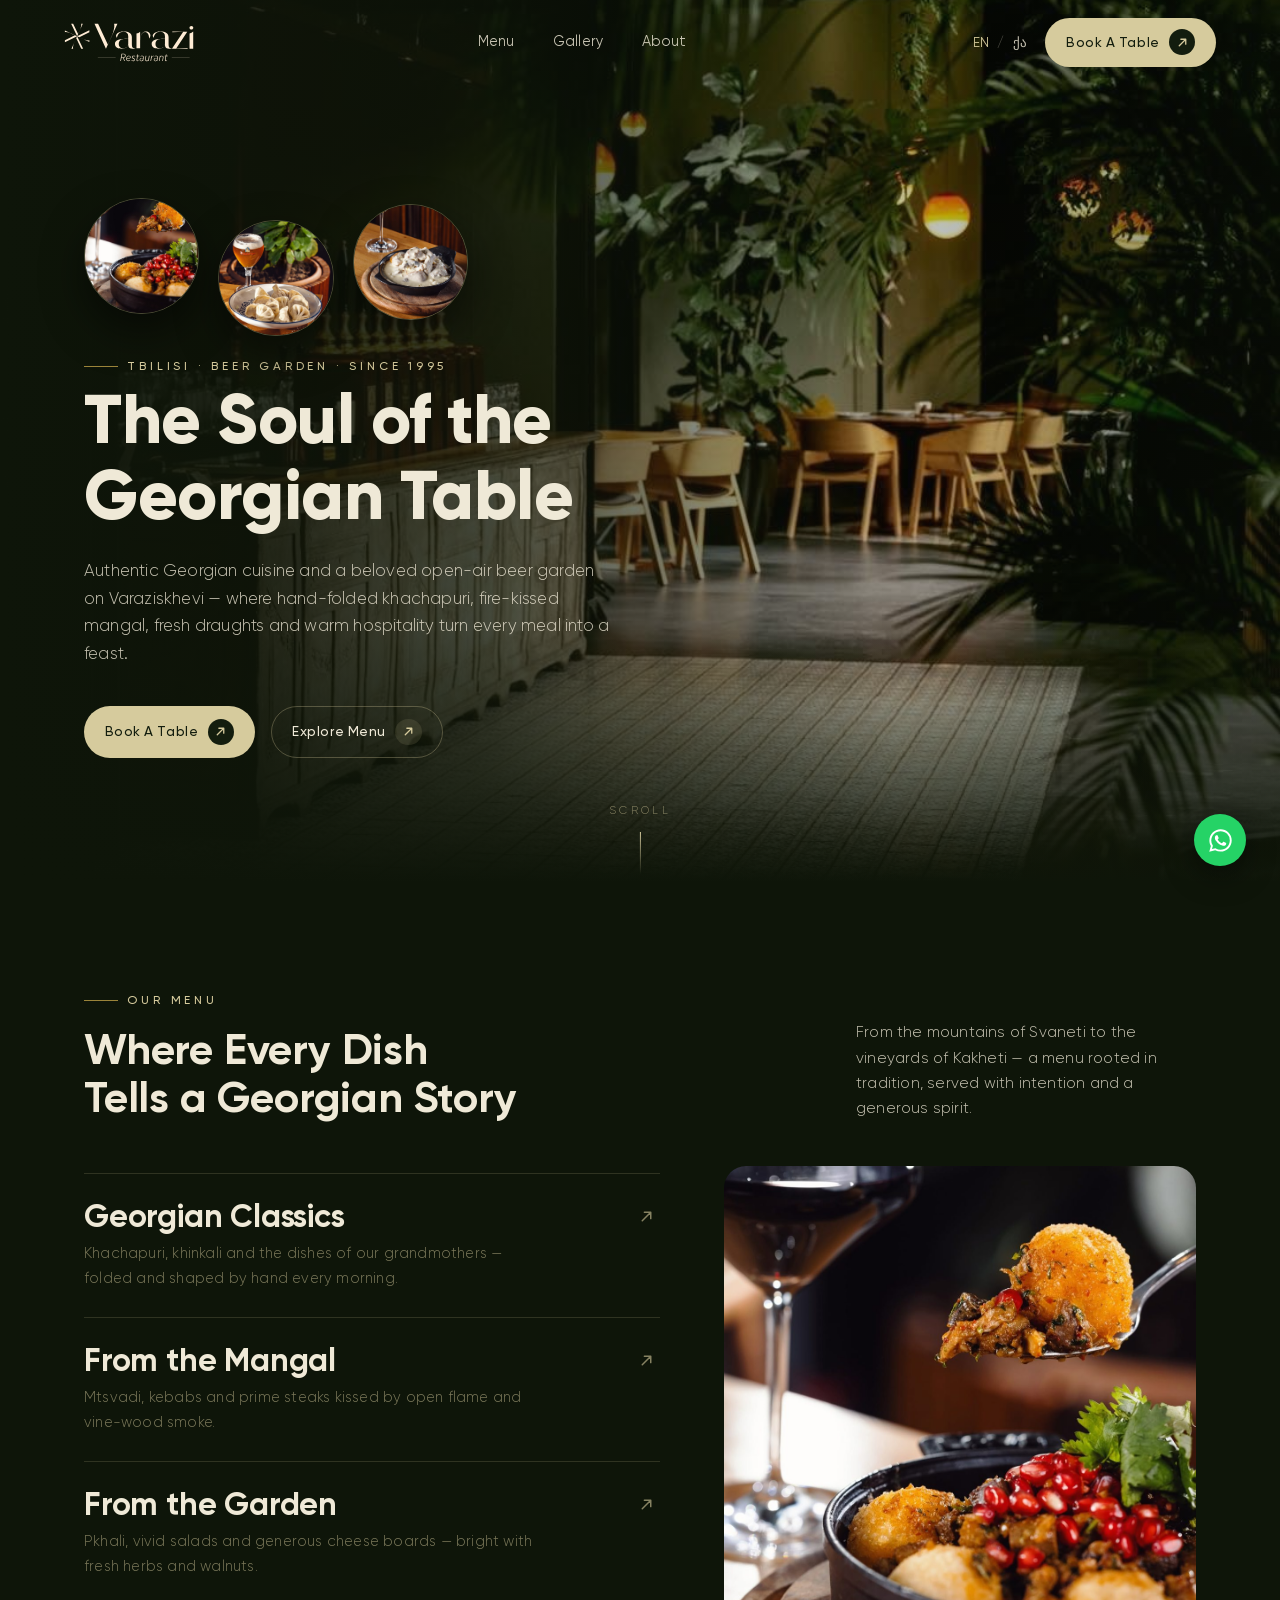
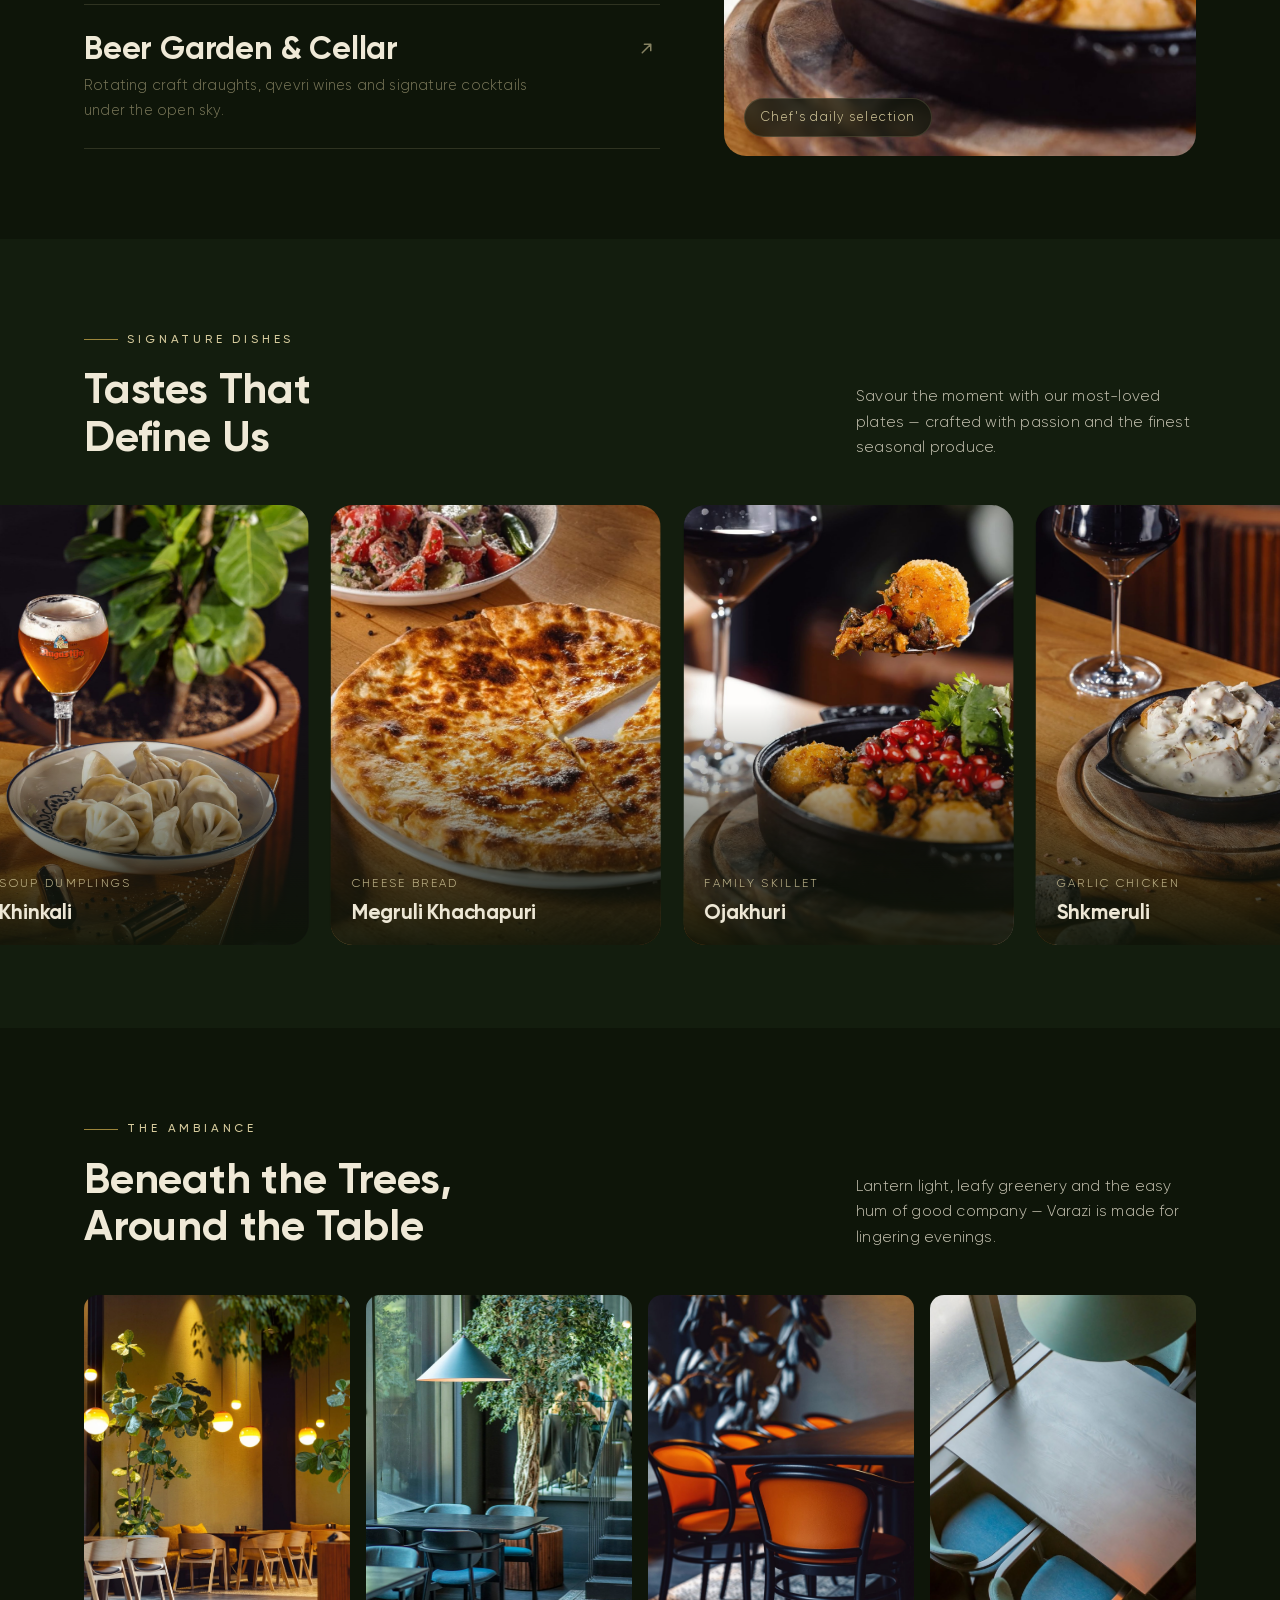
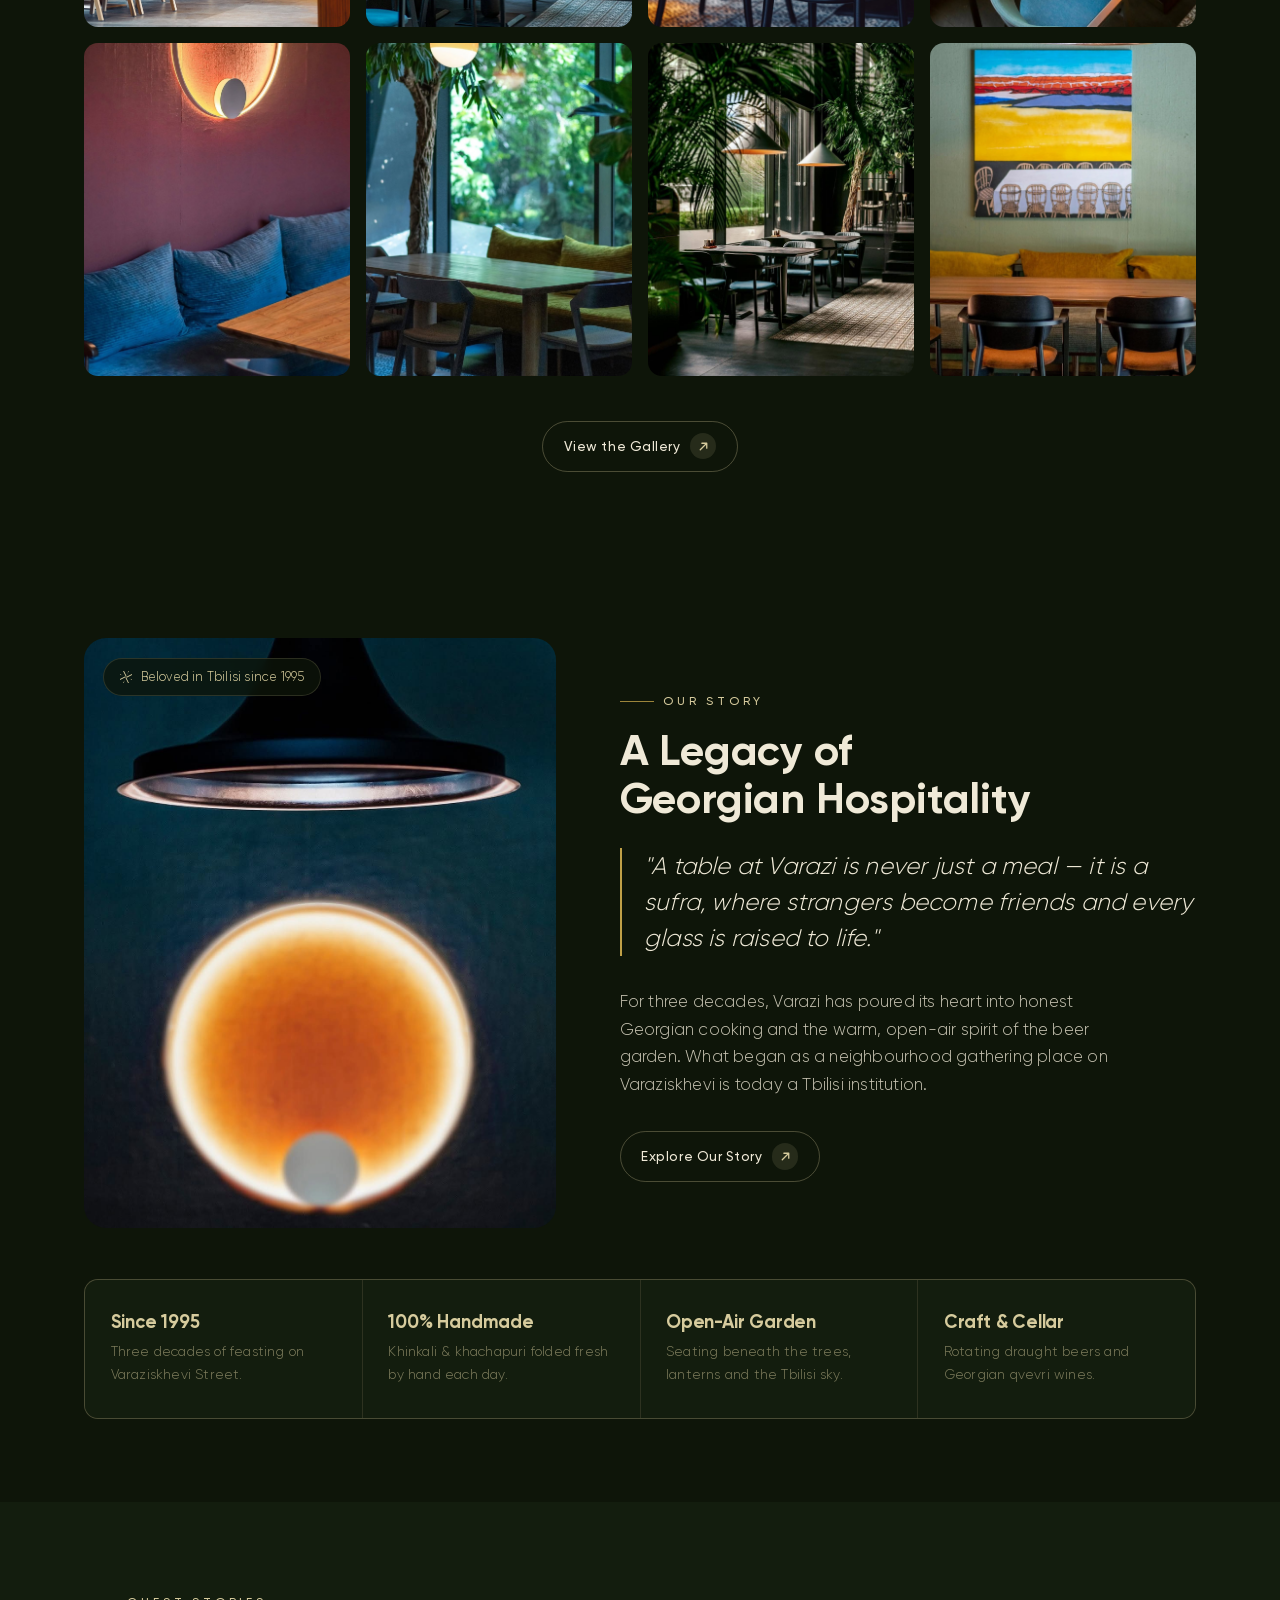
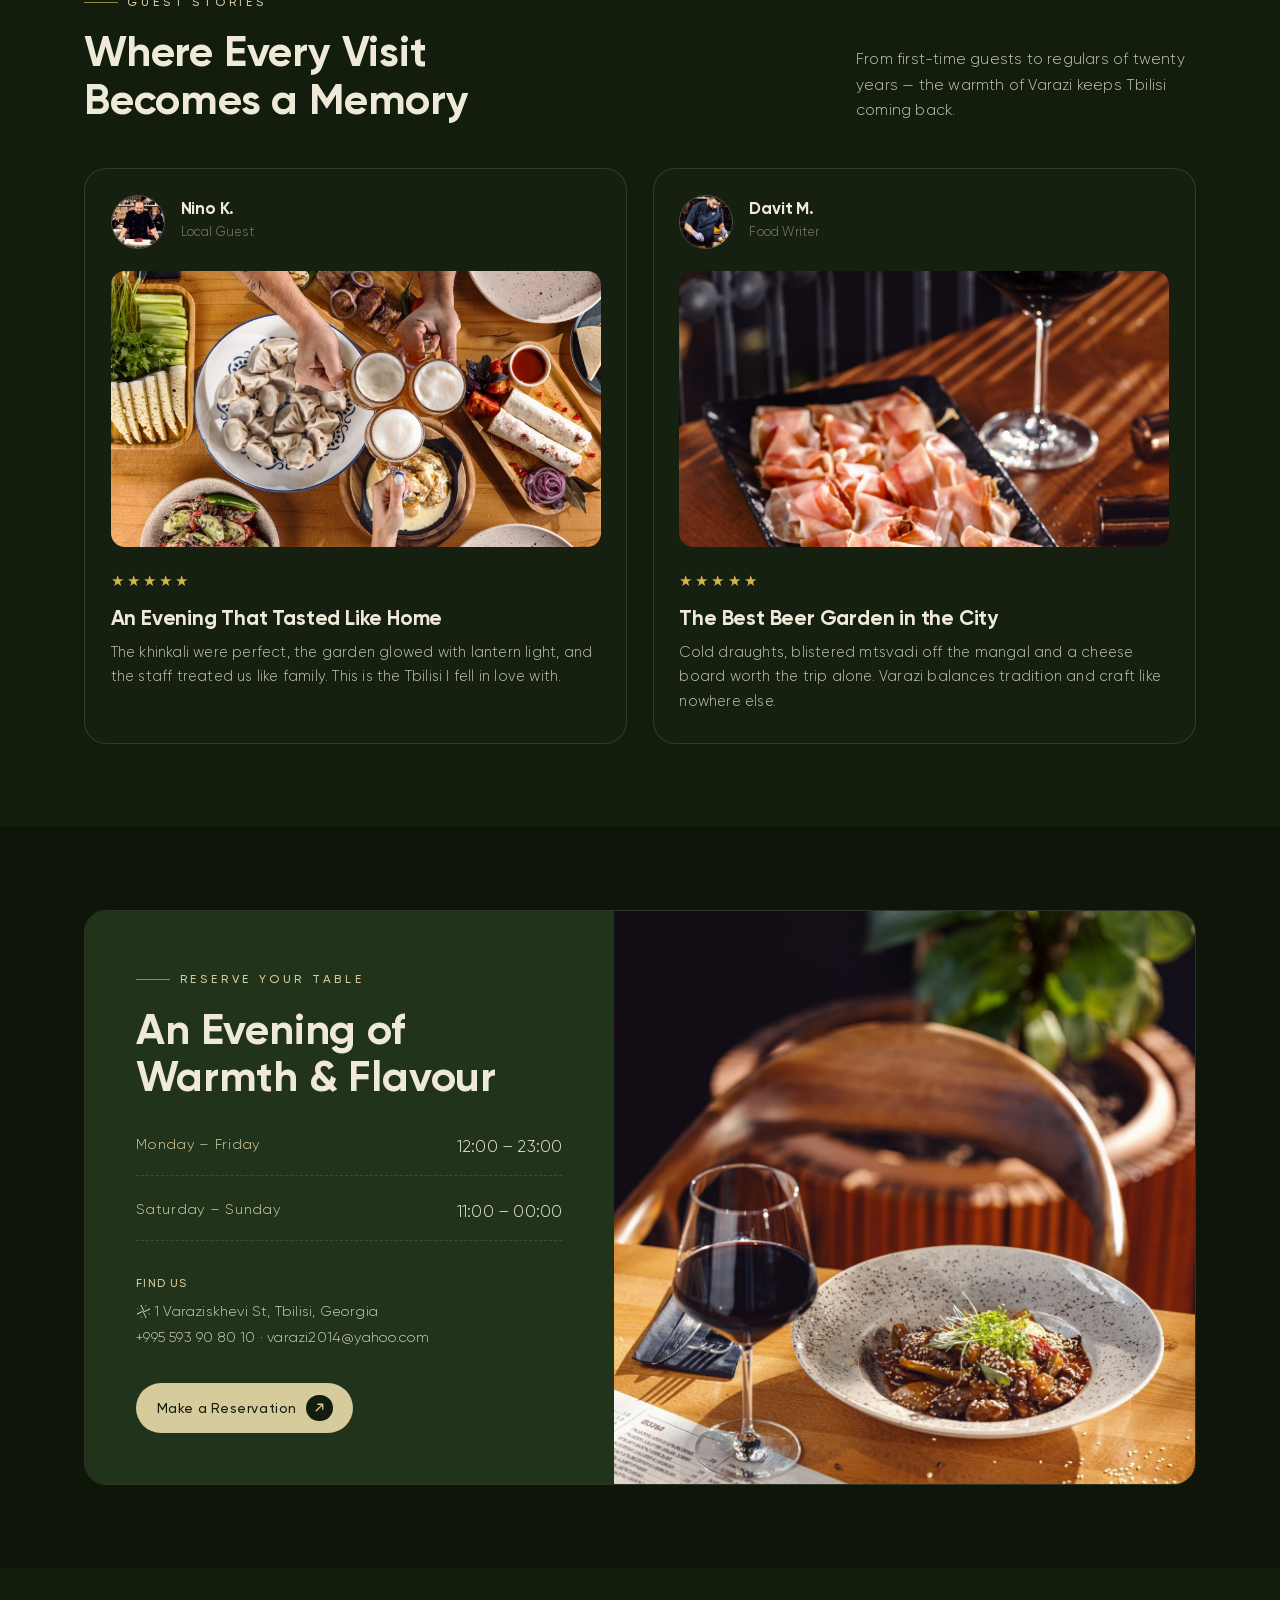
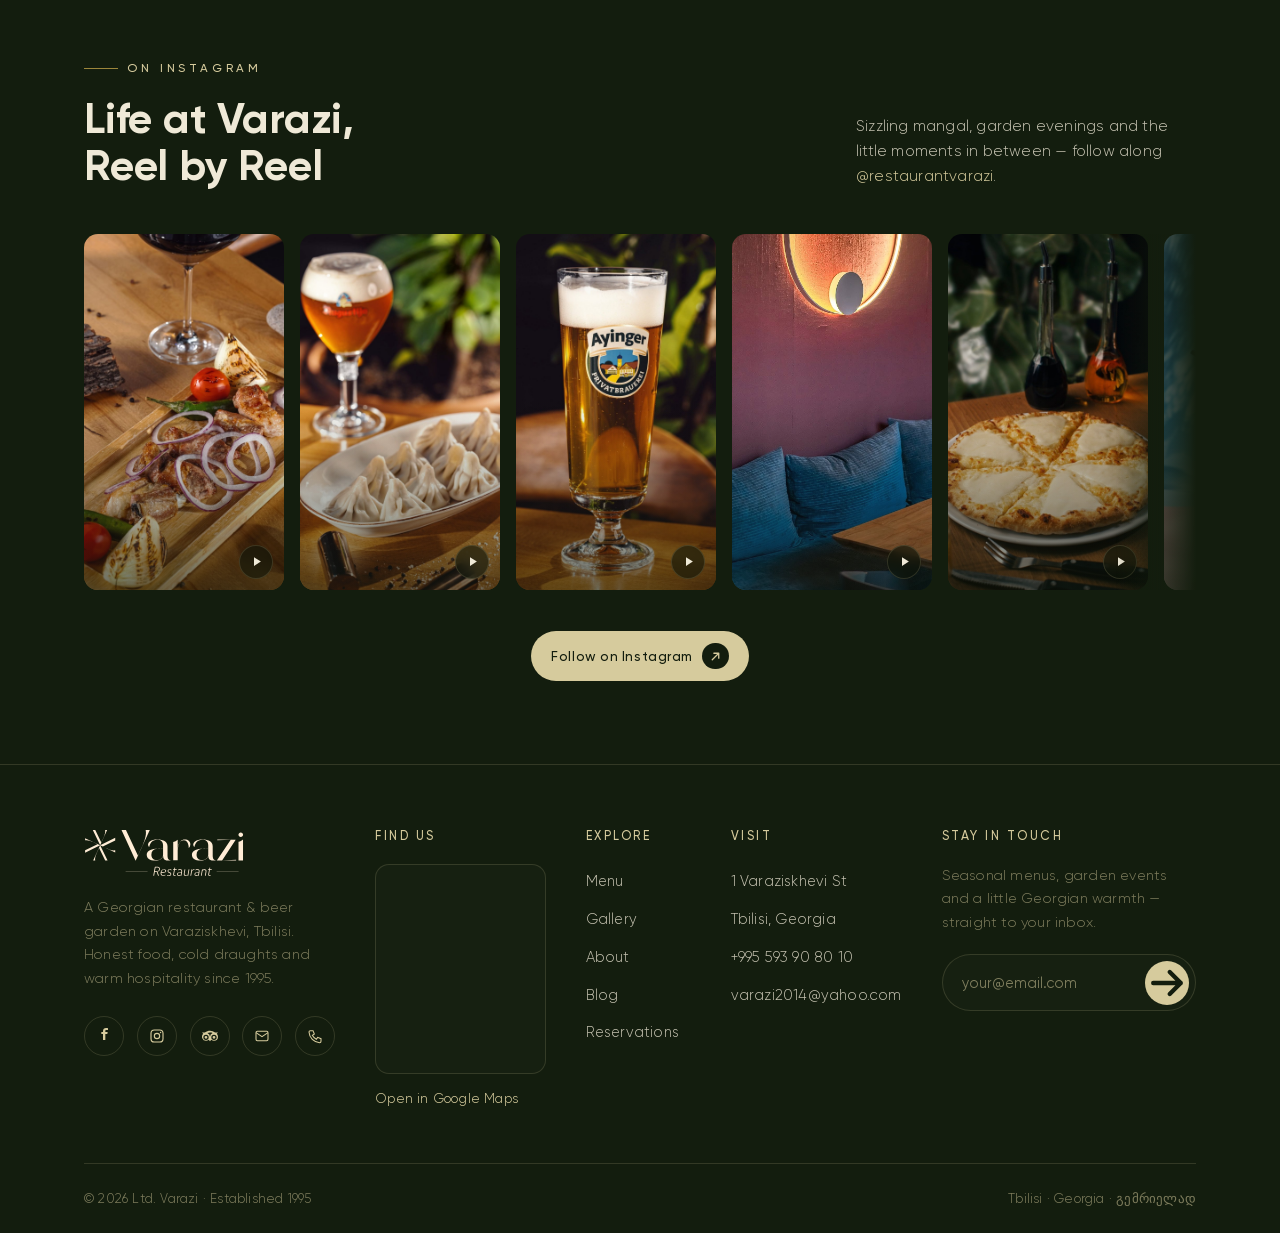
==== index.html @ 1d53add6 "Update website (Thu 07/16/2026 16:20:27.37)" ====
<!DOCTYPE html>
<html lang="en">
<head>
<meta charset="UTF-8" />
<meta name="viewport" content="width=device-width, initial-scale=1.0" />
<script>document.documentElement.classList.add('js');(function(){try{var L=localStorage.getItem('varazi-lang')||'en';document.documentElement.lang=L;if(L==='ka')document.documentElement.classList.add('lang-ka');}catch(e){}})();</script>
<title>Varazi — Georgian Restaurant & Beer Garden, Tbilisi</title>
<meta name="description" content="Authentic Georgian cuisine and a celebrated beer garden on Varaziskhevi, Tbilisi. Handmade khachapuri & khinkali, mangal grills, craft draughts and Georgian wine since 1995." />
<link rel="preconnect" href="https://fonts.googleapis.com" />
<link rel="preconnect" href="https://fonts.gstatic.com" crossorigin />
<link rel="stylesheet" href="assets/css/styles.css?v=16" />
</head>
<body>

<!-- ============ NAV ============ -->
<header class="nav">
  <a class="brand" href="index.html" aria-label="Varazi home">
    <img class="brand-logo" src="assets/img/varazi-logo.svg" alt="Varazi" />
  </a>
  <nav class="nav-links">
    <a href="menu.html">Menu</a>
    <a href="gallery.html">Gallery</a>
    <a href="about.html">About</a>
  </nav>
  <div class="nav-cta">
    <div class="lang-switch" role="group" aria-label="Language">
      <button type="button" data-lang="en">EN</button><span>/</span><button type="button" data-lang="ka">ქა</button>
    </div>
    <a href="reservations.html" class="btn btn-primary">Book A Table
      <span class="ico"><svg viewBox="0 0 16 16" fill="none" stroke="currentColor" stroke-width="1.6" stroke-linecap="round" stroke-linejoin="round"><path d="M4 12 12 4M6 4h6v6"/></svg></span>
    </a>
    <button class="nav-toggle" aria-label="Open menu"><span></span><span></span><span></span></button>
  </div>
</header>
<div class="nav-mobile">
  <a href="menu.html">Menu</a><a href="gallery.html">Gallery</a><a href="about.html">About</a>
  <a href="reservations.html" class="btn btn-primary">Book A Table
    <span class="ico"><svg viewBox="0 0 16 16" fill="none" stroke="currentColor" stroke-width="1.6" stroke-linecap="round" stroke-linejoin="round"><path d="M4 12 12 4M6 4h6v6"/></svg></span>
  </a>
  <div class="lang-switch lang-switch-mobile" role="group" aria-label="Language">
    <button type="button" data-lang="en">English</button><span>/</span><button type="button" data-lang="ka">ქართული</button>
  </div>
</div>

<!-- ============ HERO ============ -->
<section class="hero">
  <div class="hero-bg"><img src="assets/img/interior-3.jpg" alt="Varazi dining room with greenery and warm light" /></div>
  <div class="wrap hero-inner">
    <div class="hero-dishes reveal">
      <img src="assets/img/ojakhuri.jpg" alt="Ojakhuri" />
      <img src="assets/img/khinkali.jpg" alt="Khinkali" />
      <img src="assets/img/shkmeruli.jpg" alt="Shkmeruli" />
    </div>
    <span class="eyebrow reveal">Tbilisi · Beer Garden · Since 1995</span>
    <h1 class="display reveal d1">The Soul of the Georgian Table</h1>
    <p class="lead reveal d2">Authentic Georgian cuisine and a beloved open-air beer garden on Varaziskhevi — where hand-folded khachapuri, fire-kissed mangal, fresh draughts and warm hospitality turn every meal into a feast.</p>
    <div class="hero-actions reveal d3">
      <a href="reservations.html" class="btn btn-primary">Book A Table
        <span class="ico"><svg viewBox="0 0 16 16" fill="none" stroke="currentColor" stroke-width="1.6" stroke-linecap="round" stroke-linejoin="round"><path d="M4 12 12 4M6 4h6v6"/></svg></span>
      </a>
      <a href="menu.html" class="btn btn-ghost">Explore Menu
        <span class="ico"><svg viewBox="0 0 16 16" fill="none" stroke="currentColor" stroke-width="1.6" stroke-linecap="round" stroke-linejoin="round"><path d="M4 12 12 4M6 4h6v6"/></svg></span>
      </a>
    </div>
  </div>
  <div class="scroll-hint">Scroll</div>
</section>

<!-- ============ OUR MENU ============ -->
<section class="section-pad">
  <div class="wrap">
    <div class="sec-head">
      <div class="titles reveal">
        <span class="eyebrow">Our Menu</span>
        <h2 class="section-title">Where Every Dish<br/>Tells a Georgian Story</h2>
      </div>
      <p class="note reveal d1">From the mountains of Svaneti to the vineyards of Kakheti — a menu rooted in tradition, served with intention and a generous spirit.</p>
    </div>

    <div class="menu-feature">
      <div class="menu-list reveal">
        <a class="m-item" href="menu.html#georgian">
          <div class="row"><h3>Georgian Classics</h3><span class="arrow"><svg viewBox="0 0 16 16" fill="none" stroke="currentColor" stroke-width="1.6" stroke-linecap="round" stroke-linejoin="round"><path d="M4 12 12 4M6 4h6v6"/></svg></span></div>
          <p>Khachapuri, khinkali and the dishes of our grandmothers — folded and shaped by hand every morning.</p>
        </a>
        <a class="m-item" href="menu.html#grill">
          <div class="row"><h3>From the Mangal</h3><span class="arrow"><svg viewBox="0 0 16 16" fill="none" stroke="currentColor" stroke-width="1.6" stroke-linecap="round" stroke-linejoin="round"><path d="M4 12 12 4M6 4h6v6"/></svg></span></div>
          <p>Mtsvadi, kebabs and prime steaks kissed by open flame and vine-wood smoke.</p>
        </a>
        <a class="m-item" href="menu.html#garden">
          <div class="row"><h3>From the Garden</h3><span class="arrow"><svg viewBox="0 0 16 16" fill="none" stroke="currentColor" stroke-width="1.6" stroke-linecap="round" stroke-linejoin="round"><path d="M4 12 12 4M6 4h6v6"/></svg></span></div>
          <p>Pkhali, vivid salads and generous cheese boards — bright with fresh herbs and walnuts.</p>
        </a>
        <a class="m-item" href="menu.html#alcohol">
          <div class="row"><h3>Beer Garden &amp; Cellar</h3><span class="arrow"><svg viewBox="0 0 16 16" fill="none" stroke="currentColor" stroke-width="1.6" stroke-linecap="round" stroke-linejoin="round"><path d="M4 12 12 4M6 4h6v6"/></svg></span></div>
          <p>Rotating craft draughts, qvevri wines and signature cocktails under the open sky.</p>
        </a>
      </div>
      <div class="menu-feature-img reveal d2">
        <img src="assets/img/ojakhuri.jpg" alt="Signature Georgian dish" />
        <span class="tag">Chef's daily selection</span>
      </div>
    </div>
  </div>
</section>

<!-- ============ SIGNATURE DISHES ============ -->
<section class="sig section-pad">
  <div class="wrap">
    <div class="sec-head">
      <div class="titles reveal">
        <span class="eyebrow">Signature Dishes</span>
        <h2 class="section-title">Tastes That<br/>Define Us</h2>
      </div>
      <p class="note reveal d1">Savour the moment with our most-loved plates — crafted with passion and the finest seasonal produce.</p>
    </div>
  </div>
  <div class="sig-track-wrap reveal">
      <div class="sig-track">
        <a class="sig-card" href="menu.html#georgian"><img src="assets/img/khinkali.jpg" alt="Khinkali"><div class="cap"><small>Soup Dumplings</small><h3>Khinkali</h3></div></a>
        <a class="sig-card" href="menu.html#georgian"><img src="assets/img/khachapuri-2.jpg" alt="Megruli Khachapuri"><div class="cap"><small>Cheese Bread</small><h3>Megruli Khachapuri</h3></div></a>
        <a class="sig-card" href="menu.html#georgian"><img src="assets/img/ojakhuri.jpg" alt="Ojakhuri"><div class="cap"><small>Family Skillet</small><h3>Ojakhuri</h3></div></a>
        <a class="sig-card" href="menu.html#georgian"><img src="assets/img/shkmeruli.jpg" alt="Shkmeruli"><div class="cap"><small>Garlic Chicken</small><h3>Shkmeruli</h3></div></a>
        <a class="sig-card" href="menu.html#grill"><img src="assets/img/pork-mcvadi.jpg" alt="Mtsvadi"><div class="cap"><small>Grilled Skewers</small><h3>Mtsvadi</h3></div></a>
        <a class="sig-card" href="menu.html#georgian"><img src="assets/img/chaqafuli.jpg" alt="Chakhokhbili"><div class="cap"><small>Herbed Stew</small><h3>Chakhokhbili</h3></div></a>
      </div>
  </div>
</section>

<!-- ============ AMBIANCE ============ -->
<section class="section-pad">
  <div class="wrap">
    <div class="sec-head">
      <div class="titles reveal">
        <span class="eyebrow">The Ambiance</span>
        <h2 class="section-title">Beneath the Trees,<br/>Around the Table</h2>
      </div>
      <p class="note reveal d1">Lantern light, leafy greenery and the easy hum of good company — Varazi is made for lingering evenings.</p>
    </div>
    <div class="gallery-row reveal">
      <figure><a href="gallery.html#interior"><img src="assets/img/interior-11.jpg" alt="Varazi interior"></a></figure>
      <figure><a href="gallery.html#exterior"><img src="assets/img/interior-7.jpg" alt="Garden seating"></a></figure>
      <figure><a href="gallery.html#interior"><img src="assets/img/interior-12.jpg" alt="Dining area"></a></figure>
      <figure><a href="gallery.html#interior"><img src="assets/img/interior-9.jpg" alt="Greenery by the window"></a></figure>
      <figure><a href="gallery.html#interior"><img src="assets/img/interior-lighting-2.jpg" alt="Warm lighting"></a></figure>
      <figure><a href="gallery.html#exterior"><img src="assets/img/interior-8.jpg" alt="Cosy corner"></a></figure>
      <figure><a href="gallery.html#interior"><img src="assets/img/interior.jpg" alt="Plants and seating"></a></figure>
      <figure><a href="gallery.html#exterior"><img src="assets/img/interior-6.jpg" alt="Dining room"></a></figure>
    </div>
    <div class="center reveal d1" style="margin-top:clamp(1.8rem,3.5vw,2.8rem)">
      <a href="gallery.html#interior" class="btn btn-ghost">View the Gallery
        <span class="ico"><svg viewBox="0 0 16 16" fill="none" stroke="currentColor" stroke-width="1.6" stroke-linecap="round" stroke-linejoin="round"><path d="M4 12 12 4M6 4h6v6"/></svg></span>
      </a>
    </div>
  </div>
</section>

<!-- ============ STORY + STATS ============ -->
<section class="section-pad">
  <div class="wrap">
    <div class="story">
      <div class="story-img reveal">
        <img src="assets/img/interior-ligting.jpg" alt="Varazi at dusk" />
        <span class="badge"><span class="mark spin-star" aria-hidden="true"></span> Beloved in Tbilisi since 1995</span>
      </div>
      <div class="reveal d1">
        <span class="eyebrow">Our Story</span>
        <h2 class="section-title" style="margin:1rem 0">A Legacy of<br/>Georgian Hospitality</h2>
        <blockquote>"A table at Varazi is never just a meal — it is a sufra, where strangers become friends and every glass is raised to life."</blockquote>
        <p class="lead">For three decades, Varazi has poured its heart into honest Georgian cooking and the warm, open-air spirit of the beer garden. What began as a neighbourhood gathering place on Varaziskhevi is today a Tbilisi institution.</p>
        <div style="margin-top:2rem">
          <a href="about.html" class="btn btn-ghost">Explore Our Story
            <span class="ico"><svg viewBox="0 0 16 16" fill="none" stroke="currentColor" stroke-width="1.6" stroke-linecap="round" stroke-linejoin="round"><path d="M4 12 12 4M6 4h6v6"/></svg></span>
          </a>
        </div>
      </div>
    </div>

    <div class="stats">
      <div class="stat reveal"><h3>Since 1995</h3><p>Three decades of feasting on Varaziskhevi Street.</p></div>
      <div class="stat reveal d1"><h3>100% Handmade</h3><p>Khinkali &amp; khachapuri folded fresh by hand each day.</p></div>
      <div class="stat reveal d2"><h3>Open-Air Garden</h3><p>Seating beneath the trees, lanterns and the Tbilisi sky.</p></div>
      <div class="stat reveal d3"><h3>Craft &amp; Cellar</h3><p>Rotating draught beers and Georgian qvevri wines.</p></div>
    </div>
  </div>
</section>

<!-- ============ TESTIMONIALS ============ -->
<section class="testi section-pad">
  <div class="wrap">
    <div class="sec-head">
      <div class="titles reveal">
        <span class="eyebrow">Guest Stories</span>
        <h2 class="section-title">Where Every Visit<br/>Becomes a Memory</h2>
      </div>
      <p class="note reveal d1">From first-time guests to regulars of twenty years — the warmth of Varazi keeps Tbilisi coming back.</p>
    </div>
    <div class="testi-grid">
      <article class="testi-card reveal">
        <div class="who">
          <img src="assets/img/sheff.jpg" alt="Nino K.">
          <div><h4>Nino K.</h4><span>Local Guest</span></div>
        </div>
        <div class="photo"><img src="assets/img/sufra-3.jpg" alt="A full Georgian table"></div>
        <div class="body">
          <div class="stars">★★★★★</div>
          <h3>An Evening That Tasted Like Home</h3>
          <p>The khinkali were perfect, the garden glowed with lantern light, and the staff treated us like family. This is the Tbilisi I fell in love with.</p>
        </div>
      </article>
      <article class="testi-card reveal d1">
        <div class="who">
          <img src="assets/img/interior-kitchen-3.jpg" alt="Davit M.">
          <div><h4>Davit M.</h4><span>Food Writer</span></div>
        </div>
        <div class="photo"><img src="assets/img/perchuto-plate.jpg" alt="Charcuterie and wine"></div>
        <div class="body">
          <div class="stars">★★★★★</div>
          <h3>The Best Beer Garden in the City</h3>
          <p>Cold draughts, blistered mtsvadi off the mangal and a cheese board worth the trip alone. Varazi balances tradition and craft like nowhere else.</p>
        </div>
      </article>
    </div>
  </div>
</section>

<!-- ============ RESERVE CTA ============ -->
<section class="section-pad">
  <div class="wrap">
    <div class="reserve-cta reveal">
      <div class="info">
        <span class="eyebrow">Reserve Your Table</span>
        <h2 class="section-title">An Evening of<br/>Warmth &amp; Flavour</h2>
        <div class="hours">
          <div class="h-row"><span class="day">Monday – Friday</span><span class="time">12:00 – 23:00</span></div>
          <div class="h-row"><span class="day">Saturday – Sunday</span><span class="time">11:00 – 00:00</span></div>
        </div>
        <div class="addr">
          <strong>Find Us</strong>
          <span class="mark mark-pin" aria-hidden="true"></span> 1 Varaziskhevi St, Tbilisi, Georgia<br/>
          +995 593 90 80 10 · varazi2014@yahoo.com
        </div>
        <a href="reservations.html" class="btn btn-primary">Make a Reservation
          <span class="ico"><svg viewBox="0 0 16 16" fill="none" stroke="currentColor" stroke-width="1.6" stroke-linecap="round" stroke-linejoin="round"><path d="M4 12 12 4M6 4h6v6"/></svg></span>
        </a>
      </div>
      <div class="pic"><img src="assets/img/table-for-1-3.jpg" alt="A set table with wine at Varazi"></div>
    </div>
  </div>
</section>

<!-- ============ INSTAGRAM REELS ============ -->
<section class="reels section-pad">
  <div class="wrap">
    <div class="sec-head">
      <div class="titles reveal">
        <span class="eyebrow">On Instagram</span>
        <h2 class="section-title">Life at Varazi,<br/>Reel by Reel</h2>
      </div>
      <p class="note reveal d1">Sizzling mangal, garden evenings and the little moments in between — follow along <a href="https://www.instagram.com/restaurantvarazi/" target="_blank" rel="noopener" class="ig-handle">@restaurantvarazi</a>.</p>
    </div>
    <div class="reels-viewport reveal">
    <div class="reels-track">
      <a class="reel-card" href="https://www.instagram.com/restaurantvarazi/" target="_blank" rel="noopener" aria-label="Watch on Instagram"><img src="assets/img/pork-mcvadi.jpg" alt="Mtsvadi on the mangal"><span class="reel-play"><svg viewBox="0 0 24 24" fill="currentColor"><path d="M8 5v14l11-7z"/></svg></span></a>
      <a class="reel-card" href="https://www.instagram.com/restaurantvarazi/" target="_blank" rel="noopener" aria-label="Watch on Instagram"><img src="assets/img/khinkali-2.jpg" alt="Folding khinkali"><span class="reel-play"><svg viewBox="0 0 24 24" fill="currentColor"><path d="M8 5v14l11-7z"/></svg></span></a>
      <a class="reel-card" href="https://www.instagram.com/restaurantvarazi/" target="_blank" rel="noopener" aria-label="Watch on Instagram"><img src="assets/img/beer-3.jpg" alt="Fresh draught beer"><span class="reel-play"><svg viewBox="0 0 24 24" fill="currentColor"><path d="M8 5v14l11-7z"/></svg></span></a>
      <a class="reel-card" href="https://www.instagram.com/restaurantvarazi/" target="_blank" rel="noopener" aria-label="Watch on Instagram"><img src="assets/img/interior-lighting-2.jpg" alt="Garden at night"><span class="reel-play"><svg viewBox="0 0 24 24" fill="currentColor"><path d="M8 5v14l11-7z"/></svg></span></a>
      <a class="reel-card" href="https://www.instagram.com/restaurantvarazi/" target="_blank" rel="noopener" aria-label="Watch on Instagram"><img src="assets/img/khachapuri-megruli4.jpg" alt="Megruli khachapuri"><span class="reel-play"><svg viewBox="0 0 24 24" fill="currentColor"><path d="M8 5v14l11-7z"/></svg></span></a>
      <a class="reel-card" href="https://www.instagram.com/restaurantvarazi/" target="_blank" rel="noopener" aria-label="Watch on Instagram"><img src="assets/img/cocktales-3.jpg" alt="Garden cocktails"><span class="reel-play"><svg viewBox="0 0 24 24" fill="currentColor"><path d="M8 5v14l11-7z"/></svg></span></a>
    </div>
      <button class="reels-nav prev" type="button" aria-label="Scroll reels left"><svg viewBox="0 0 24 24" fill="none" stroke="currentColor" stroke-width="2" stroke-linecap="round" stroke-linejoin="round"><path d="M15 18 9 12l6-6"/></svg></button>
      <button class="reels-nav next" type="button" aria-label="Scroll reels right"><svg viewBox="0 0 24 24" fill="none" stroke="currentColor" stroke-width="2" stroke-linecap="round" stroke-linejoin="round"><path d="m9 18 6-6-6-6"/></svg></button>
    </div>
    <div class="center reveal d1" style="margin-top:clamp(1.8rem,3.5vw,2.6rem)">
      <a href="https://www.instagram.com/restaurantvarazi/" target="_blank" rel="noopener" class="btn btn-primary">Follow on Instagram
        <span class="ico"><svg viewBox="0 0 16 16" fill="none" stroke="currentColor" stroke-width="1.6" stroke-linecap="round" stroke-linejoin="round"><path d="M4 12 12 4M6 4h6v6"/></svg></span>
      </a>
    </div>
  </div>
</section>

<!-- ============ FOOTER ============ -->
<footer class="footer">
  <div class="wrap">
    <div class="footer-grid">
      <div>
        <a class="brand" href="index.html">
          <img class="brand-logo" src="assets/img/varazi-logo.svg" alt="Varazi" />
        </a>
        <p class="about">A Georgian restaurant &amp; beer garden on Varaziskhevi, Tbilisi. Honest food, cold draughts and warm hospitality since 1995.</p>
        <div class="socials">
          <a href="https://www.facebook.com/varazibeergarden/?locale=ka_GE" aria-label="Facebook"><svg viewBox="0 0 24 24" width="16" fill="currentColor"><path d="M14 9h3l.5-3H14V4.5c0-.8.3-1.5 1.5-1.5H18V.2C17.5.1 16.3 0 15 0c-2.7 0-4.5 1.6-4.5 4.6V6H8v3h2.5v9H14V9z"/></svg></a>
          <a href="https://www.instagram.com/restaurantvarazi/" aria-label="Instagram"><svg viewBox="0 0 24 24" width="16" fill="none" stroke="currentColor" stroke-width="1.7"><rect x="3" y="3" width="18" height="18" rx="5"/><circle cx="12" cy="12" r="4"/><circle cx="17.4" cy="6.6" r="1.1" fill="currentColor" stroke="none"/></svg></a>
          <a href="https://www.tripadvisor.com/Restaurant_Review-g294195-d16216231-Reviews-Varazi_Restaurant-Tbilisi.html" target="_blank" rel="noopener" aria-label="Tripadvisor"><svg viewBox="0 0 24 24" width="16" fill="currentColor"><path d="M12.006 4.295c-2.67 0-5.338.784-7.645 2.353H0l1.963 2.135a5.997 5.997 0 0 0 4.04 10.436 5.976 5.976 0 0 0 4.075-1.6L12 19.705l1.922-2.09a5.972 5.972 0 0 0 4.072 1.598 6 6 0 0 0 6-5.998 5.982 5.982 0 0 0-1.957-4.438l1.963-2.135h-4.361a13.505 13.505 0 0 0-7.633-2.347zM12 6.705c1.334 0 2.652.24 3.891.703a6.008 6.008 0 0 0-3.887 5.588 6.006 6.006 0 0 0-3.889-5.586A11.35 11.35 0 0 1 12 6.705zm-5.997 3.293a3.999 3.999 0 1 1 0 7.998 3.999 3.999 0 0 1 0-7.998zm11.994 0a3.999 3.999 0 1 1 0 7.998 3.999 3.999 0 0 1 0-7.998zm-11.994 1.9a2.1 2.1 0 1 0 0 4.199 2.1 2.1 0 0 0 0-4.2zm11.994 0a2.1 2.1 0 1 0 0 4.199 2.1 2.1 0 0 0 0-4.2z"/></svg></a>
          <a href="mailto:varazi2014@yahoo.com" aria-label="Email"><svg viewBox="0 0 24 24" width="16" fill="none" stroke="currentColor" stroke-width="1.6"><rect x="3" y="5" width="18" height="14" rx="2"/><path d="m3 7 9 6 9-6"/></svg></a>
          <a href="tel:+995593908010" aria-label="Phone"><svg viewBox="0 0 24 24" width="16" fill="none" stroke="currentColor" stroke-width="1.6"><path d="M5 4h4l2 5-3 2a14 14 0 0 0 6 6l2-3 5 2v4a2 2 0 0 1-2 2A17 17 0 0 1 3 6a2 2 0 0 1 2-2z"/></svg></a>
        </div>
      </div>
      <div class="map">
        <h4>Find Us</h4>
        <div class="map-embed">
          <iframe src="https://www.openstreetmap.org/export/embed.html?bbox=44.77422%2C41.70745%2C44.78622%2C41.71545&amp;layer=mapnik&amp;marker=41.71145%2C44.78022" title="Varazi location map" loading="lazy" referrerpolicy="no-referrer-when-downgrade" allowfullscreen></iframe>
          <a class="map-overlay" href="https://www.google.com/maps/search/?api=1&amp;query=1+Varaziskhevi+Street,+Tbilisi,+Georgia" target="_blank" rel="noopener" aria-label="Open Varazi location in Google Maps"></a>
        </div>
        <a class="map-link" href="https://www.google.com/maps/search/?api=1&amp;query=1+Varaziskhevi+Street,+Tbilisi,+Georgia" target="_blank" rel="noopener">Open in Google Maps</a>
      </div>
      <div class="col">
        <h4>Explore</h4>
        <a href="menu.html">Menu</a><a href="gallery.html">Gallery</a><a href="about.html">About</a><a href="blog.html">Blog</a><a href="reservations.html">Reservations</a>
      </div>
      <div class="col">
        <h4>Visit</h4>
        <a href="#">1 Varaziskhevi St</a><a href="#">Tbilisi, Georgia</a><a href="tel:+995593908010">+995 593 90 80 10</a><a href="mailto:varazi2014@yahoo.com">varazi2014@yahoo.com</a>
      </div>
      <div class="news">
        <h4>Stay in Touch</h4>
        <p>Seasonal menus, garden events and a little Georgian warmth — straight to your inbox.</p>
        <form>
          <input type="email" placeholder="your@email.com" required aria-label="Email address" />
          <button type="submit" aria-label="Subscribe"><svg viewBox="0 0 16 16" fill="none" stroke="currentColor" stroke-width="1.6" stroke-linecap="round" stroke-linejoin="round"><path d="M3 8h10M9 4l4 4-4 4"/></svg></button>
        </form>
      </div>
    </div>
    <div class="footer-bottom">
      <span>© <span id="year">2025</span> Ltd. Varazi · Established 1995</span>
      <span>Tbilisi · Georgia · გემრიელად</span>
    </div>
  </div>
</footer>
<!-- ============ WHATSAPP ============ -->
<button class="wa-fab" aria-label="Contact us on WhatsApp" aria-expanded="false" aria-controls="wa-pop">
  <svg viewBox="0 0 24 24" fill="currentColor" aria-hidden="true"><path d="M12.04 2C6.58 2 2.13 6.45 2.13 11.91c0 1.75.46 3.46 1.32 4.96L2 22l5.25-1.38a9.9 9.9 0 0 0 4.79 1.22h.01c5.46 0 9.91-4.45 9.91-9.91 0-2.65-1.03-5.14-2.9-7.01A9.82 9.82 0 0 0 12.04 2zm0 18.15h-.01a8.23 8.23 0 0 1-4.19-1.15l-.3-.18-3.12.82.83-3.04-.2-.31a8.2 8.2 0 0 1-1.26-4.38c0-4.54 3.7-8.24 8.25-8.24 2.2 0 4.27.86 5.83 2.42a8.19 8.19 0 0 1 2.41 5.83c0 4.54-3.7 8.23-8.24 8.23zm4.52-6.16c-.25-.12-1.47-.72-1.69-.81-.23-.08-.39-.12-.56.13-.16.24-.64.8-.79.97-.14.16-.29.18-.54.06-.25-.12-1.05-.39-1.99-1.23-.74-.66-1.23-1.47-1.38-1.72-.14-.25-.01-.38.11-.5.11-.11.25-.29.37-.43.12-.15.16-.25.25-.41.08-.17.04-.31-.02-.43-.06-.12-.56-1.34-.76-1.84-.2-.48-.41-.42-.56-.43-.14-.01-.31-.01-.47-.01-.17 0-.43.06-.66.31-.23.25-.86.85-.86 2.07 0 1.22.89 2.4 1.01 2.56.12.17 1.75 2.67 4.23 3.74.59.26 1.05.41 1.41.52.59.19 1.13.16 1.56.1.48-.07 1.47-.6 1.68-1.18.21-.58.21-1.07.14-1.18-.06-.11-.22-.17-.47-.29z"/></svg>
</button>
<div class="wa-pop" id="wa-pop" role="dialog" aria-label="WhatsApp">
  <button class="wa-close" aria-label="Close"><svg viewBox="0 0 16 16" fill="none" stroke="currentColor" stroke-width="2" stroke-linecap="round"><path d="M3 3l10 10M13 3 3 13"/></svg></button>
  <div class="wa-head">
    <span class="wa-avatar"><svg viewBox="0 0 24 24" fill="currentColor" aria-hidden="true"><path d="M12.04 2C6.58 2 2.13 6.45 2.13 11.91c0 1.75.46 3.46 1.32 4.96L2 22l5.25-1.38a9.9 9.9 0 0 0 4.79 1.22h.01c5.46 0 9.91-4.45 9.91-9.91 0-2.65-1.03-5.14-2.9-7.01A9.82 9.82 0 0 0 12.04 2zm0 18.15h-.01a8.23 8.23 0 0 1-4.19-1.15l-.3-.18-3.12.82.83-3.04-.2-.31a8.2 8.2 0 0 1-1.26-4.38c0-4.54 3.7-8.24 8.25-8.24 2.2 0 4.27.86 5.83 2.42a8.19 8.19 0 0 1 2.41 5.83c0 4.54-3.7 8.23-8.24 8.23zm4.52-6.16c-.25-.12-1.47-.72-1.69-.81-.23-.08-.39-.12-.56.13-.16.24-.64.8-.79.97-.14.16-.29.18-.54.06-.25-.12-1.05-.39-1.99-1.23-.74-.66-1.23-1.47-1.38-1.72-.14-.25-.01-.38.11-.5.11-.11.25-.29.37-.43.12-.15.16-.25.25-.41.08-.17.04-.31-.02-.43-.06-.12-.56-1.34-.76-1.84-.2-.48-.41-.42-.56-.43-.14-.01-.31-.01-.47-.01-.17 0-.43.06-.66.31-.23.25-.86.85-.86 2.07 0 1.22.89 2.4 1.01 2.56.12.17 1.75 2.67 4.23 3.74.59.26 1.05.41 1.41.52.59.19 1.13.16 1.56.1.48-.07 1.47-.6 1.68-1.18.21-.58.21-1.07.14-1.18-.06-.11-.22-.17-.47-.29z"/></svg></span>
    <div><h4>Varazi</h4><span class="wa-status">Typically replies within an hour</span></div>
  </div>
  <p>Questions about a table, a large group or the garden? Message us on WhatsApp.</p>
  <a class="wa-cta" href="https://wa.me/995593908010" target="_blank" rel="noopener">Chat on WhatsApp</a>
</div>


<script>
/* Guaranteed scroll-reveal: animates content in, but always shows it even if
   IntersectionObserver never fires or anything else goes wrong. */
(function(){
  var els=[].slice.call(document.querySelectorAll('.reveal'));
  if(!els.length)return;
  var showAll=function(){els.forEach(function(e){e.classList.add('in');});};
  if('IntersectionObserver' in window){
    var io=new IntersectionObserver(function(en){
      en.forEach(function(x){if(x.isIntersecting){x.target.classList.add('in');io.unobserve(x.target);}});
    },{threshold:0.08,rootMargin:'0px 0px -5% 0px'});
    els.forEach(function(e){io.observe(e);});
    setTimeout(showAll,1200);            /* hard safety net */
    window.addEventListener('load',function(){setTimeout(showAll,200);});
  } else { showAll(); }
})();
</script>
<script src="assets/js/i18n.js?v=2"></script>
<script src="assets/js/main.js?v=7"></script>
</body>
</html>
---- assets/css/styles.css ----
/* ============================================================
   VARAZI — Restaurant & Beer Garden, Tbilisi
   Design system based on the Varazi brand book
   ============================================================ */

/* ---------- Fonts ---------- */
/* Noto Sans Georgian — Georgian text */
@import url('https://fonts.googleapis.com/css2?family=Noto+Sans+Georgian:wght@300;400;500;600;700&display=swap');

/* ---- Brand fonts (self-hosted) ---- */
/* Gilroy — primary sans (English / Latin), per brand book */
@font-face{font-family:'Gilroy';src:url('../fonts/Gilroy-Light.woff') format('woff');font-weight:300;font-style:normal;font-display:swap}
@font-face{font-family:'Gilroy';src:url('../fonts/Gilroy-Regular.woff') format('woff');font-weight:400;font-style:normal;font-display:swap}
@font-face{font-family:'Gilroy';src:url('../fonts/Gilroy-Medium.woff') format('woff');font-weight:500;font-style:normal;font-display:swap}
@font-face{font-family:'Gilroy';src:url('../fonts/Gilroy-SemiBold.woff') format('woff');font-weight:600;font-style:normal;font-display:swap}
@font-face{font-family:'Gilroy';src:url('../fonts/Gilroy-Bold.woff') format('woff');font-weight:700;font-style:normal;font-display:swap}
@font-face{font-family:'Gilroy';src:url('../fonts/Gilroy-ExtraBold.woff') format('woff');font-weight:800;font-style:normal;font-display:swap}
/* BPG Irubaqidze — Georgian, per brand book */
@font-face{font-family:'BPG Irubaqidze';src:url('../fonts/BPG-Irubaqidze.otf') format('opentype');font-weight:400;font-style:normal;font-display:swap}
/* Gilroy GEO — Georgian (only the Heavy weight was provided) */
@font-face{font-family:'Gilroy GEO';src:url('../fonts/GilroyGEO-Heavy.woff2') format('woff2'),url('../fonts/GilroyGEO-Heavy.woff') format('woff');font-weight:300 900;font-style:normal;font-display:swap}

/* ---------- Design tokens ---------- */
:root{
  /* Brand greens */
  --green-950:#0E1509;
  --green-900:#131D0E;
  --green-850:#162011;
  --green-800:#1A2615;
  --green-700:#22331B;
  --green-600:#2A3F23;
  --green-500:#3a5130;
  --olive:#526126;
  --sage:#98A869;

  /* Brand golds / warm */
  --gold:#D6CB9D;
  --gold-deep:#BFA047;
  --gold-bright:#D8B34A;
  --brass:#7B6823;
  --tan:#AA9C75;
  --red:#6D2324;

  /* Neutrals */
  --cream:#EFE9D7;
  --text:rgba(239,233,215,.82);
  --muted:rgba(214,203,157,.55);
  --line:rgba(214,203,157,.16);
  --line-strong:rgba(214,203,157,.30);

  /* Type */
  --serif:'Gilroy',-apple-system,Segoe UI,sans-serif;
  --geo:'Noto Serif Georgian',serif;
  --sans:'Gilroy',-apple-system,Segoe UI,Roboto,sans-serif;

  /* Layout */
  --wrap:1240px;
  --pad:clamp(20px,5vw,80px);
  --radius:14px;
  --radius-lg:22px;
  --ease:cubic-bezier(.22,.61,.36,1);
  --fab-edge:clamp(14px,3vw,34px);   /* inset for the stacked WhatsApp / back-to-top buttons */
}

/* ---------- Reset ---------- */
*,*::before,*::after{box-sizing:border-box;margin:0;padding:0}
html{scroll-behavior:smooth;-webkit-text-size-adjust:100%}
body{
  font-family:var(--sans);
  background:var(--green-950);
  color:var(--text);
  line-height:1.65;
  font-weight:300;
  letter-spacing:.2px;
  overflow-x:hidden;
  -webkit-font-smoothing:antialiased;
}
img{display:block;max-width:100%;height:auto}
a{color:inherit;text-decoration:none}
button{font-family:inherit;cursor:pointer;border:none;background:none;color:inherit}
ul{list-style:none}
::selection{background:var(--gold);color:var(--green-900)}

/* ---------- Typography ---------- */
h1,h2,h3,h4{font-family:var(--serif);font-weight:700;color:var(--cream);line-height:1.1;letter-spacing:-.2px}
.display{font-size:clamp(2.3rem,5.4vw,4.5rem);font-weight:800;letter-spacing:-.5px}
h2.section-title{font-size:clamp(1.8rem,3.6vw,2.7rem)}
.eyebrow{
  font-family:var(--sans);font-weight:500;font-size:.74rem;
  letter-spacing:.32em;text-transform:uppercase;color:var(--gold);
  display:inline-flex;align-items:center;gap:.8em;
}
.eyebrow::before{content:"";width:34px;height:1px;background:var(--gold-deep);opacity:.8}
.eyebrow.centered{justify-content:center}
.eyebrow.centered::after{content:"";width:34px;height:1px;background:var(--gold-deep);opacity:.8}
.lead{font-size:1.05rem;color:var(--text);max-width:48ch}
.geo{font-family:var(--geo)}

/* ---------- Layout helpers ---------- */
.wrap{max-width:var(--wrap);margin-inline:auto;padding-inline:var(--pad)}
section{position:relative}
.section-pad{padding-block:clamp(48px,6.5vw,96px)}
.center{text-align:center}
.muted{color:var(--muted)}

/* ---------- Buttons ---------- */
.btn{
  display:inline-flex;align-items:center;gap:.7em;
  font-family:var(--sans);font-weight:500;font-size:.86rem;letter-spacing:.04em;
  padding:.85em 1.5em;border-radius:999px;
  transition:all .35s var(--ease);white-space:nowrap;
}
.btn .ico{
  position:relative;
  display:grid;place-items:center;width:1.9em;height:1.9em;border-radius:50%;
  transition:transform .4s var(--ease),background .35s;
}
.btn svg{width:13px;height:13px}
.btn-primary{background:var(--gold);color:var(--green-900)}
.btn-primary .ico{background:var(--green-900);color:var(--gold)}
.btn-primary:hover{background:var(--gold-bright);transform:translateY(-2px)}
.btn-primary:hover .ico{transform:rotate(45deg)}
.btn-ghost{border:1px solid var(--line-strong);color:var(--cream)}
.btn-ghost .ico{background:rgba(214,203,157,.12);color:var(--gold)}
.btn-ghost:hover{border-color:var(--gold);background:rgba(214,203,157,.06)}
.btn-ghost:hover .ico{transform:rotate(45deg)}

/* ============================================================
   NAVBAR
   ============================================================ */
.nav{
  position:fixed;inset:0 0 auto 0;z-index:100;
  display:flex;align-items:center;justify-content:space-between;
  gap:2rem;padding:1.1rem var(--pad);
  transition:background .4s var(--ease),padding .4s var(--ease),border-color .4s;
  border-bottom:1px solid transparent;
}
.nav.scrolled{
  background:rgba(14,21,9,.86);backdrop-filter:blur(14px);
  border-bottom-color:var(--line);padding-block:.7rem;
}
.brand{display:flex;align-items:center;gap:.6rem;z-index:2}
.brand .mark{width:26px;height:26px;color:var(--gold);flex:none}
.brand .word{
  font-family:var(--serif);font-weight:600;font-size:1.5rem;
  letter-spacing:.22em;color:var(--cream);padding-left:.1em;
}
.brand-logo{width:130px;height:auto;flex:none;display:block;transition:width .4s var(--ease)}
.nav.scrolled .brand-logo{width:110px}
.footer .brand-logo{width:160px}

/* ---------- Language switch ---------- */
.lang-switch{display:flex;align-items:center;gap:.35rem;font-size:.82rem;font-weight:500;letter-spacing:.04em}
.lang-switch button{color:var(--text);padding:.2em .2em;transition:color .3s;font-family:inherit}
.lang-switch button:hover{color:var(--cream)}
.lang-switch button.active{color:var(--gold)}
.lang-switch span{opacity:.35}
.lang-switch-mobile{font-size:1.1rem;gap:.7rem;margin-top:.5rem}

/* ---------- Georgian language overrides ---------- */
html.lang-ka{--serif:'Noto Sans Georgian','Gilroy',sans-serif;--sans:'Noto Sans Georgian','Gilroy',sans-serif}
html.lang-ka h1,html.lang-ka h2,html.lang-ka h3,html.lang-ka h4{letter-spacing:0}
html.lang-ka .eyebrow,html.lang-ka .nav-links a{letter-spacing:.12em}
html.lang-ka .brand .word{letter-spacing:.1em}
/* Georgian headings run wider — size them so two-part titles stay on 2 lines */
html.lang-ka .section-title{font-size:clamp(1.5rem,2.6vw,2.05rem)}
html.lang-ka .sec-head .titles{max-width:46ch}
/* Georgian logo is taller — narrow it so both logos share the same height */
html.lang-ka .brand-logo{width:101px}
html.lang-ka .nav.scrolled .brand-logo{width:88px}
html.lang-ka .footer .brand-logo{width:126px}
.nav-links{display:flex;gap:2.4rem;align-items:center}
.nav-links a{
  font-size:.9rem;font-weight:400;color:var(--text);position:relative;padding:.2em 0;
  transition:color .3s;
}
.nav-links a::after{
  content:"";position:absolute;left:0;bottom:-2px;width:0;height:1px;
  background:var(--gold);transition:width .35s var(--ease);
}
.nav-links a:hover,.nav-links a.active{color:var(--cream)}
.nav-links a:hover::after,.nav-links a.active::after{width:100%}
.nav-cta{display:flex;align-items:center;gap:1rem;z-index:2}
.nav-mobile{display:none}
.nav-toggle{display:none;flex-direction:column;gap:5px;width:30px;height:24px;justify-content:center}
.nav-toggle span{height:1.5px;background:var(--cream);transition:.3s var(--ease);transform-origin:center}
.nav-toggle.open span:nth-child(1){transform:translateY(6.5px) rotate(45deg)}
.nav-toggle.open span:nth-child(2){opacity:0}
.nav-toggle.open span:nth-child(3){transform:translateY(-6.5px) rotate(-45deg)}

/* ============================================================
   HERO
   ============================================================ */
.hero{min-height:100svh;display:flex;align-items:center;position:relative;overflow:hidden}
.hero-bg{position:absolute;inset:0;z-index:0}
.hero-bg img{width:100%;height:100%;object-fit:cover;object-position:center}
.hero-bg::after{
  content:"";position:absolute;inset:0;
  background:
    linear-gradient(90deg,var(--green-950) 0%,rgba(14,21,9,.78) 38%,rgba(14,21,9,.25) 70%,rgba(14,21,9,.45) 100%),
    linear-gradient(0deg,var(--green-950) 2%,transparent 30%);
}
.hero-inner{position:relative;z-index:2;width:100%;padding-block:104px 48px}
.hero-dishes{display:flex;gap:1.2rem;margin-bottom:2.2rem}
.hero-dishes img{
  width:clamp(78px,9vw,120px);height:clamp(78px,9vw,120px);border-radius:50%;
  object-fit:cover;border:1px solid var(--line-strong);
  box-shadow:0 18px 40px rgba(0,0,0,.5);
}
.hero-dishes img:nth-child(2){transform:translateY(22px)}
.hero-dishes img:nth-child(3){transform:translateY(6px)}
.hero h1{margin:.4rem 0 1.4rem;max-width:14ch}
.hero .lead{margin-bottom:2.4rem}
.hero-actions{display:flex;gap:1rem;flex-wrap:wrap}
.scroll-hint{
  position:absolute;bottom:26px;left:50%;transform:translateX(-50%);z-index:2;
  font-size:.7rem;letter-spacing:.3em;text-transform:uppercase;color:var(--muted);
  display:flex;flex-direction:column;align-items:center;gap:.7rem;
}
.scroll-hint::after{content:"";width:1px;height:42px;background:linear-gradient(var(--gold),transparent);animation:pulse 2.2s infinite}
@keyframes pulse{0%,100%{opacity:.3}50%{opacity:1}}

/* ============================================================
   SECTION HEADER (shared)
   ============================================================ */
.sec-head{display:flex;justify-content:space-between;align-items:flex-end;gap:2rem;flex-wrap:wrap;margin-bottom:clamp(1.8rem,3.6vw,2.8rem)}
.sec-head .titles{max-width:40ch}
.sec-head h2{margin-top:1rem}
.sec-head .note{max-width:34ch;color:var(--text);font-size:.96rem}

/* ============================================================
   MENU CATEGORIES (home)
   ============================================================ */
.menu-feature{display:grid;grid-template-columns:1.1fr .9fr;gap:clamp(2rem,5vw,5rem);align-items:center}
.menu-list .m-item{
  display:block;padding:1.6rem 0;border-top:1px solid var(--line);
  transition:padding .4s var(--ease);
}
.menu-list .m-item:last-child{border-bottom:1px solid var(--line)}
.menu-list .m-item .row{display:flex;justify-content:space-between;align-items:center;gap:1rem}
.menu-list .m-item h3{font-size:clamp(1.5rem,2.6vw,2rem);transition:color .35s}
.menu-list .m-item p{margin-top:.5rem;font-size:.92rem;max-width:46ch;color:var(--muted)}
.menu-list .m-item .arrow{
  flex:none;width:28px;height:28px;display:grid;place-items:center;color:var(--gold);
  opacity:.6;transition:transform .45s var(--ease),opacity .3s var(--ease);
}
.menu-list .m-item .arrow svg{width:17px;height:17px;stroke-width:1.4}
.menu-list .m-item:hover{padding-left:1rem}
.menu-list .m-item:hover h3{color:var(--gold)}
.menu-list .m-item:hover .arrow{opacity:1;transform:translate(5px,-5px)}
.menu-feature-img{position:relative;border-radius:var(--radius-lg);overflow:hidden;aspect-ratio:4/5}
.menu-feature-img img{width:100%;height:100%;object-fit:cover;transition:transform 1.2s var(--ease)}
.menu-feature-img:hover img{transform:scale(1.06)}
.menu-feature-img .tag{
  position:absolute;left:1.2rem;bottom:1.2rem;background:rgba(14,21,9,.7);
  backdrop-filter:blur(6px);border:1px solid var(--line);padding:.5rem 1rem;border-radius:999px;
  font-size:.78rem;letter-spacing:.1em;color:var(--gold)
}

/* ============================================================
   SIGNATURE DISHES (carousel)
   ============================================================ */
.sig{background:var(--green-900)}
.sig-track-wrap{overflow:hidden}
.sig-track{display:flex;gap:1.4rem;cursor:ew-resize;touch-action:pan-y;user-select:none;will-change:transform}
.sig-card img{user-select:none;-webkit-user-drag:none}
.sig-card{
  flex:0 0 clamp(240px,28vw,330px);position:relative;border-radius:var(--radius-lg);
  overflow:hidden;aspect-ratio:3/4;
}
.sig-card img{width:100%;height:100%;object-fit:cover;transition:transform 1s var(--ease)}
.sig-card::after{content:"";position:absolute;inset:0;background:linear-gradient(0deg,rgba(14,21,9,.92),transparent 55%)}
.sig-card:hover img{transform:scale(1.07)}
.sig-card .cap{position:absolute;left:1.3rem;right:1.3rem;bottom:1.3rem;z-index:2}
.sig-card .cap small{color:var(--gold);font-size:.72rem;letter-spacing:.2em;text-transform:uppercase}
.sig-card .cap h3{font-size:1.3rem;margin-top:.35rem}
.sig-nav{display:flex;gap:.8rem;margin-top:2.2rem;justify-content:flex-end}
.sig-nav button{
  width:48px;height:48px;border-radius:50%;border:1px solid var(--line-strong);
  display:grid;place-items:center;color:var(--cream);transition:.3s
}
.sig-nav button:hover{background:var(--gold);color:var(--green-900);border-color:var(--gold)}
.sig-nav button:disabled{opacity:.3;cursor:default}
.sig-nav button:disabled:hover{background:none;color:var(--cream);border-color:var(--line-strong)}

/* ============================================================
   AMBIANCE GALLERY
   ============================================================ */
.gallery-row{display:grid;grid-template-columns:repeat(4,1fr);gap:1rem}
.gallery-row figure{overflow:hidden;border-radius:var(--radius);position:relative;aspect-ratio:4/5}
.gallery-row img{width:100%;height:100%;object-fit:cover;transition:transform 1s var(--ease)}
.gallery-row figure:hover img{transform:scale(1.08)}

/* ============================================================
   STORY / ABOUT TEASER + STATS
   ============================================================ */
.story{display:grid;grid-template-columns:.9fr 1.1fr;gap:clamp(2rem,5vw,5rem);align-items:center}
.story-img{position:relative;border-radius:var(--radius-lg);overflow:hidden;aspect-ratio:4/5}
.story-img img{width:100%;height:100%;object-fit:cover}
.badge{
  position:absolute;top:1.2rem;left:1.2rem;display:inline-flex;align-items:center;gap:.5rem;
  background:rgba(14,21,9,.78);backdrop-filter:blur(6px);border:1px solid var(--line);
  padding:.5rem 1rem;border-radius:999px;font-size:.78rem;color:var(--gold)
}
.story blockquote{
  font-family:var(--serif);font-style:italic;font-size:clamp(1.2rem,2vw,1.5rem);
  color:var(--cream);border-left:2px solid var(--gold-deep);padding-left:1.4rem;margin:1.6rem 0 2rem;line-height:1.5
}
.stats{display:grid;grid-template-columns:repeat(4,1fr);gap:1px;background:var(--line);border:1px solid var(--line);border-radius:var(--radius);overflow:hidden;margin-top:clamp(2.2rem,4vw,3.4rem)}
.stat{background:var(--green-900);padding:2rem 1.6rem;transition:background .4s}
.stat:hover{background:var(--green-850)}
.stat h3{font-size:1.15rem;color:var(--gold);margin-bottom:.5rem}
.stat p{font-size:.86rem;color:var(--muted)}

/* ============================================================
   TESTIMONIALS
   ============================================================ */
.testi{background:var(--green-900)}
.testi-grid{display:grid;grid-template-columns:1fr 1fr;gap:1.6rem}
.testi-card{background:var(--green-850);border:1px solid var(--line);border-radius:var(--radius-lg);overflow:hidden;display:flex;flex-direction:column}
.testi-card .who{display:flex;align-items:center;gap:1rem;padding:1.6rem 1.6rem 0}
.testi-card .who img{width:54px;height:54px;border-radius:50%;object-fit:cover;border:1px solid var(--line-strong)}
.testi-card .who h4{font-size:1.05rem}
.testi-card .who span{font-size:.78rem;color:var(--muted)}
.testi-card .photo{margin:1.4rem 1.6rem;border-radius:var(--radius);overflow:hidden;aspect-ratio:16/9}
.testi-card .photo img{width:100%;height:100%;object-fit:cover}
.testi-card .body{padding:0 1.6rem 1.8rem}
.stars{color:var(--gold-bright);letter-spacing:.2em;font-size:.95rem;margin-bottom:.8rem}
.testi-card .body h3{font-size:1.3rem;margin-bottom:.7rem}
.testi-card .body p{font-size:.92rem;color:var(--text)}

/* ============================================================
   RESERVATION CTA (home)
   ============================================================ */
.reserve-cta{display:grid;grid-template-columns:1fr 1.1fr;gap:0;border-radius:var(--radius-lg);overflow:hidden;border:1px solid var(--line)}
.reserve-cta .info{background:var(--green-700);padding:clamp(2rem,4vw,3.4rem)}
.reserve-cta .info h2{margin:1rem 0 2rem}
.hours{display:grid;gap:1.4rem;margin-bottom:2rem}
.hours .h-row{display:flex;justify-content:space-between;border-bottom:1px dashed var(--line);padding-bottom:.9rem}
.hours .h-row .day{color:var(--gold);font-size:.9rem;letter-spacing:.05em}
.hours .h-row .time{color:var(--cream);font-family:var(--serif);font-size:1.05rem}
.addr{font-size:.9rem;color:var(--text);margin-bottom:2rem;line-height:1.8}
.addr strong{color:var(--gold);font-weight:500;display:block;letter-spacing:.1em;text-transform:uppercase;font-size:.74rem;margin-bottom:.3rem}
.reserve-cta .pic{position:relative;min-height:340px}
.reserve-cta .pic img{position:absolute;inset:0;width:100%;height:100%;object-fit:cover}

/* ============================================================
   FOOTER
   ============================================================ */
.footer{background:var(--green-900);border-top:1px solid var(--line);padding-top:clamp(2.8rem,5vw,4.4rem)}
.footer-grid{display:grid;grid-template-columns:1.3fr 1.3fr .8fr .8fr 1.4fr;gap:2.5rem}
.footer .brand{margin-bottom:1.2rem}
.footer .about{font-size:.9rem;color:var(--muted);max-width:32ch;margin-bottom:1.6rem}
.footer .socials{display:flex;gap:.8rem}
.footer .socials a{width:40px;height:40px;border:1px solid var(--line);border-radius:50%;display:grid;place-items:center;color:var(--gold);transition:.3s}
.footer .socials a:hover{background:var(--gold);color:var(--green-900);border-color:var(--gold)}
.footer .map-embed{position:relative;border:1px solid var(--line);border-radius:var(--radius);overflow:hidden;height:210px;background:var(--green-850)}
.footer .map-embed .map-overlay{position:absolute;inset:0;z-index:2;cursor:pointer}
.footer .map-embed iframe{display:block;width:100%;height:100%;border:0;filter:grayscale(.2) contrast(.95)}
.footer .map-link{display:inline-block;font-size:.85rem;color:var(--gold);margin-top:.9rem;transition:color .3s}
.footer .map-link:hover{color:var(--gold-bright)}
.footer h4{font-family:var(--sans);font-size:.78rem;letter-spacing:.2em;text-transform:uppercase;color:var(--gold);margin-bottom:1.3rem;font-weight:500}
.footer .col a{display:block;font-size:.92rem;color:var(--text);padding:.42rem 0;transition:color .3s,padding-left .3s}
.footer .col a:hover{color:var(--gold);padding-left:.4rem}
.news p{font-size:.9rem;color:var(--muted);margin-bottom:1.2rem}
.news form{display:flex;gap:.6rem;background:var(--green-850);border:1px solid var(--line);border-radius:999px;padding:.35rem .35rem .35rem 1.2rem}
.news input{flex:1;background:none;border:none;color:var(--cream);font-family:var(--sans);font-size:.9rem;outline:none}
.news input::placeholder{color:var(--muted)}
.news button{width:44px;height:44px;border-radius:50%;background:var(--gold);color:var(--green-900);display:grid;place-items:center;flex:none;transition:.3s}
.news button:hover{background:var(--gold-bright)}
.footer-bottom{display:flex;justify-content:space-between;gap:1rem;flex-wrap:wrap;border-top:1px solid var(--line);margin-top:clamp(2.2rem,4vw,3.2rem);padding:1.5rem 0;font-size:.82rem;color:var(--muted)}

/* ---------- Back to top ---------- */
.back-to-top{
  position:fixed;right:var(--fab-edge);bottom:var(--fab-edge);z-index:90;
  width:48px;height:48px;border-radius:50%;display:grid;place-items:center;
  background:rgba(239,233,215,.92);color:var(--green-900);
  border:1px solid rgba(255,255,255,.45);box-shadow:0 10px 30px rgba(0,0,0,.35);
  -webkit-backdrop-filter:blur(8px);backdrop-filter:blur(8px);cursor:pointer;
  opacity:0;transform:translateY(14px) scale(.9);pointer-events:none;
  transition:opacity .4s var(--ease),transform .4s var(--ease),background .3s
}
.back-to-top svg{width:20px;height:20px}
.back-to-top.show{opacity:1;transform:none;pointer-events:auto}
.back-to-top:hover{background:#fff;transform:translateY(-3px)}

/* ============================================================
   PAGE HERO (inner pages)
   ============================================================ */
.page-hero{min-height:52vh;display:flex;align-items:center;justify-content:center;text-align:center;position:relative;overflow:hidden;padding-top:80px}
.page-hero .hero-bg::after{background:linear-gradient(0deg,var(--green-950),rgba(14,21,9,.55)),radial-gradient(ellipse at center,transparent,rgba(14,21,9,.5))}
.page-hero .inner{position:relative;z-index:2;max-width:760px;padding-inline:var(--pad)}
.page-hero h1{margin:1.2rem 0;font-size:clamp(2.1rem,4.6vw,3.6rem)}
.page-hero .deco-title{display:inline-flex;align-items:center;gap:1.2rem}
.page-hero .deco-title::before,.page-hero .deco-title::after{content:"";width:clamp(30px,8vw,80px);height:1px;background:var(--gold-deep)}

/* ============================================================
   ABOUT — TIMELINE
   ============================================================ */
.timeline{position:relative;max-width:1000px;margin-inline:auto}
.timeline::before{content:"";position:absolute;left:50%;top:0;bottom:0;width:1px;background:var(--line);transform:translateX(-50%)}
.t-item{display:grid;grid-template-columns:1fr 1fr;gap:clamp(2rem,6vw,5rem);align-items:center;margin-bottom:clamp(3rem,7vw,6rem);position:relative}
.t-item .t-img{border-radius:var(--radius-lg);overflow:hidden;aspect-ratio:4/3}
.t-item .t-img img{width:100%;height:100%;object-fit:cover;transition:transform 1.1s var(--ease)}
.t-item .t-img:hover img{transform:scale(1.06)}
.t-item .dot{position:absolute;left:50%;top:50%;transform:translate(-50%,-50%);width:14px;height:14px;border-radius:50%;background:var(--gold);border:3px solid var(--green-950);box-shadow:0 0 0 4px rgba(214,203,157,.12)}
.t-item:nth-child(even) .t-img{order:2}
.t-item .t-text .yr{font-family:var(--serif);font-size:clamp(2.4rem,5vw,3.6rem);color:var(--cream);line-height:1}
.t-item .t-text .label{color:var(--gold);font-size:.78rem;letter-spacing:.2em;text-transform:uppercase;margin-bottom:.6rem;display:block}
.t-item .t-text p{margin-top:1rem;color:var(--text);font-size:.96rem}

/* ============================================================
   TEAM
   ============================================================ */
.team-grid{display:grid;grid-template-columns:repeat(3,1fr);gap:1.4rem}
.team-card{position:relative;border-radius:var(--radius-lg);overflow:hidden;aspect-ratio:3/4}
.team-card img{width:100%;height:100%;object-fit:cover;transition:transform 1s var(--ease)}
.team-card::after{content:"";position:absolute;inset:0;background:linear-gradient(0deg,rgba(14,21,9,.9),transparent 50%)}
.team-card:hover img{transform:scale(1.06)}
.team-card .info{position:absolute;left:1.4rem;bottom:1.4rem;z-index:2}
.team-card .info h3{font-size:1.35rem}
.team-card .info span{color:var(--gold);font-size:.82rem;letter-spacing:.1em}

/* ============================================================
   MENU PAGE
   ============================================================ */
.menu-tabs{display:flex;gap:.7rem;flex-wrap:wrap;justify-content:center;margin-bottom:clamp(2.5rem,5vw,4rem)}
.menu-tabs button{
  padding:.6em 1.4em;border-radius:999px;border:1px solid var(--line-strong);
  font-size:.85rem;color:var(--text);letter-spacing:.04em;transition:.3s
}
.menu-tabs button:hover{border-color:var(--gold);color:var(--cream)}
.menu-tabs button.active{background:var(--gold);color:var(--green-900);border-color:var(--gold)}
.menu-cat{margin-bottom:clamp(2.6rem,5vw,4.2rem);scroll-margin-top:110px}
.menu-cat .cat-head{display:flex;align-items:center;gap:1.5rem;margin-bottom:2.6rem}
/* Category mark — line icons in place of the old photo thumbnails.
   The icon box is sized in px, not %: the portrait icons (bottle, tall glass)
   have no definite height to resolve a percentage against, so they would size
   from their own ratio and spill out of the circle. */
.menu-cat .cat-head .cicon{
  width:84px;height:84px;border-radius:50%;flex:none;
  display:grid;place-items:center;
  border:1px solid var(--line-strong);background:var(--green-900);
}
.menu-cat .cat-head .cicon img{width:46px;height:46px;object-fit:contain;display:block}
/* Categories still waiting on artwork show the brand mark instead */
.menu-cat .cat-head .cicon.is-placeholder{opacity:.5}
.menu-cat .cat-head .cicon.is-placeholder img{width:30px;height:30px}
.menu-cat .cat-head h2{font-size:clamp(1.8rem,3.5vw,2.6rem)}
.menu-cat .cat-head p{font-size:.9rem;color:var(--muted);margin-top:.3rem}
.dish-grid{display:grid;grid-template-columns:1fr 1fr;gap:1.6rem 3.5rem}
.dish{display:flex;gap:1.2rem;align-items:flex-start;padding-bottom:1.5rem;border-bottom:1px solid var(--line)}
.dish .dimg{width:74px;height:74px;border-radius:12px;object-fit:cover;flex:none}
.dish .d-main{flex:1}
.dish .d-top{display:flex;justify-content:space-between;align-items:baseline;gap:.6rem}
.dish .d-top h3{font-size:1.12rem;font-family:var(--serif);color:var(--cream)}
.dish .dots{flex:1;border-bottom:1px dotted var(--line-strong);margin:0 .4rem;transform:translateY(-4px)}
.dish .price{font-family:var(--serif);color:var(--gold);font-size:1.1rem;white-space:nowrap}
.dish p{font-size:.84rem;color:var(--muted);margin-top:.35rem}
.dish .tag-v{display:inline-block;margin-top:.5rem;font-size:.66rem;letter-spacing:.12em;text-transform:uppercase;color:var(--sage);border:1px solid var(--line-strong);padding:.1em .6em;border-radius:999px}

/* ============================================================
   RESERVATION PAGE — FORM
   ============================================================ */
.reserve-wrap{display:grid;grid-template-columns:1.05fr .95fr;border:1px solid var(--line);border-radius:var(--radius-lg);overflow:hidden}
.reserve-form{background:var(--green-850);padding:clamp(2rem,4vw,3.6rem)}
.reserve-form h2{font-size:1.8rem;margin-bottom:.4rem}
.reserve-form .sub{color:var(--muted);font-size:.9rem;margin-bottom:2.2rem}
.field{margin-bottom:1.4rem}
.field-row{display:grid;grid-template-columns:1fr 1fr;gap:1.2rem}
.field label{display:block;font-size:.78rem;letter-spacing:.1em;text-transform:uppercase;color:var(--gold);margin-bottom:.6rem}
.field input,.field select{
  width:100%;background:var(--green-950);border:1px solid var(--line);border-radius:10px;
  padding:.95em 1.1em;color:var(--cream);font-family:var(--sans);font-size:.95rem;outline:none;transition:.3s
}
.field input::placeholder{color:rgba(214,203,157,.35)}
.field input:focus,.field select:focus{border-color:var(--gold);background:var(--green-900)}
.field input[type=date],.field input[type=time]{color-scheme:dark}
.reserve-form .btn-primary{width:100%;justify-content:center;margin-top:.6rem}
.reserve-pic{position:relative;min-height:400px}
.reserve-pic img{position:absolute;inset:0;width:100%;height:100%;object-fit:cover}
.form-note{margin-top:1.2rem;font-size:.82rem;color:var(--sage);text-align:center;display:none}
.form-note.show{display:block}
.contact-strip{display:grid;grid-template-columns:repeat(3,1fr);gap:1.4rem;margin-top:clamp(3rem,5vw,4.5rem)}
.contact-card{border:1px solid var(--line);border-radius:var(--radius);padding:1.8rem;text-align:center;transition:.4s}
.contact-card:hover{background:var(--green-900)}
.contact-card .ci{width:48px;height:48px;border-radius:50%;border:1px solid var(--line-strong);display:grid;place-items:center;color:var(--gold);margin:0 auto 1rem}
.contact-card h4{font-family:var(--serif);font-size:1.1rem;margin-bottom:.4rem}
.contact-card p{font-size:.88rem;color:var(--muted)}

/* ============================================================
   BLOG
   ============================================================ */
.blog-grid{display:grid;grid-template-columns:repeat(3,1fr);gap:1.6rem}
.post{border:1px solid var(--line);border-radius:var(--radius-lg);overflow:hidden;background:var(--green-900);transition:.4s var(--ease)}
.post:hover{transform:translateY(-6px);border-color:var(--line-strong)}
.post .pimg{aspect-ratio:16/10;overflow:hidden}
.post .pimg img{width:100%;height:100%;object-fit:cover;transition:transform 1s var(--ease)}
.post:hover .pimg img{transform:scale(1.06)}
.post .pbody{padding:1.6rem}
.post .meta{font-size:.74rem;letter-spacing:.14em;text-transform:uppercase;color:var(--gold);margin-bottom:.8rem}
.post h3{font-size:1.3rem;margin-bottom:.7rem;line-height:1.25}
.post p{font-size:.9rem;color:var(--muted)}

/* ============================================================
   GALLERY PAGE
   ============================================================ */
.gallery-tabs{display:flex;gap:.6rem;justify-content:center;margin-bottom:clamp(1.4rem,2.6vw,2.1rem)}
.gallery-tabs button{padding:.62em 1.8em;border-radius:999px;border:1px solid var(--line-strong);font-size:.9rem;color:var(--text);letter-spacing:.06em;transition:.3s}
.gallery-tabs button:hover{border-color:var(--gold);color:var(--cream)}
.gallery-tabs button.active{background:var(--gold);color:var(--green-900);border-color:var(--gold)}
.gal-panel{display:none}
.gal-panel.active{display:block}
.gal-filters{display:flex;gap:.5rem;flex-wrap:wrap;justify-content:center;margin-bottom:clamp(1.4rem,2.6vw,2.1rem)}
.gal-filters button{padding:.45em 1.15em;border-radius:999px;border:1px solid var(--line);font-size:.8rem;color:var(--muted);transition:.3s}
.gal-filters button:hover{border-color:var(--gold);color:var(--cream)}
.gal-filters button.active{border-color:var(--gold);color:var(--gold);background:rgba(214,203,157,.08)}
.gal-grid{display:grid;grid-template-columns:repeat(4,1fr);gap:1rem}
.gal-item{position:relative;display:block;overflow:hidden;border-radius:var(--radius);aspect-ratio:4/5;background:var(--green-900)}
.gal-item img{width:100%;height:100%;object-fit:cover;transition:transform 1s var(--ease)}
.gal-item:hover img{transform:scale(1.07)}
.gal-item[hidden]{display:none}
/* Food tiles are links through to the matching menu category */
.gal-tag{
  position:absolute;left:0;right:0;bottom:0;z-index:2;padding:1.6rem .9rem .9rem;
  background:linear-gradient(0deg,rgba(14,21,9,.92),transparent);
  font-size:.82rem;color:var(--cream);display:flex;flex-direction:column;gap:.15rem;
  opacity:0;transform:translateY(6px);transition:opacity .35s var(--ease),transform .35s var(--ease)
}
.gal-item:hover .gal-tag,.gal-item:focus-visible .gal-tag{opacity:1;transform:none}
.gal-tag em{font-style:normal;font-size:.68rem;letter-spacing:.14em;text-transform:uppercase;color:var(--gold)}
.gal-empty{display:none;text-align:center;color:var(--muted);padding:3rem 0}
.gal-note{text-align:center;color:var(--muted);font-size:.92rem;margin-bottom:clamp(1.4rem,2.5vw,2rem)}

/* ---------- Gallery: video ---------- */
.video-grid{display:grid;grid-template-columns:repeat(3,1fr);gap:1.2rem}
.video-card{position:relative;display:block;border-radius:var(--radius);overflow:hidden;aspect-ratio:16/9;background:var(--green-900);border:1px solid var(--line)}
.video-card img{width:100%;height:100%;object-fit:cover;transition:transform 1s var(--ease)}
.video-card:hover img{transform:scale(1.06)}
.video-card iframe{width:100%;height:100%;border:0;display:block}
/* Only the poster/facade cards get the scrim — a real <div class="video-card"><iframe> stays clickable */
a.video-card::after{content:"";position:absolute;inset:0;pointer-events:none;background:linear-gradient(0deg,rgba(14,21,9,.85),transparent 60%)}
.video-play{
  position:absolute;top:50%;left:50%;transform:translate(-50%,-50%);z-index:2;
  width:54px;height:54px;border-radius:50%;display:grid;place-items:center;
  background:rgba(239,233,215,.92);color:var(--green-900);
  transition:transform .35s var(--ease),background .3s
}
.video-play svg{width:22px;height:22px;margin-left:2px}
.video-card:hover .video-play{transform:translate(-50%,-50%) scale(1.1);background:var(--gold)}
.video-cap{position:absolute;left:1.1rem;right:1.1rem;bottom:.9rem;z-index:2;font-size:.9rem;color:var(--cream);font-family:var(--serif)}

/* ============================================================
   INSTAGRAM REELS
   ============================================================ */
.reels{background:var(--green-900)}
.reels .ig-handle{color:var(--gold);border-bottom:1px solid transparent;transition:border-color .3s}
.reels .ig-handle:hover{border-bottom-color:var(--gold)}
/* The strip scrolls natively (swipe / trackpad / arrows) but the browser
   scrollbar is hidden — edge fades and hover arrows carry the affordance. */
.reels-viewport{position:relative}
.reels-track{
  display:grid;grid-auto-flow:column;grid-auto-columns:clamp(150px,17vw,200px);gap:1rem;
  overflow-x:auto;scroll-snap-type:x proximity;scroll-behavior:smooth;
  scrollbar-width:none;-ms-overflow-style:none;
}
.reels-track::-webkit-scrollbar{display:none}

/* Fades tell you the strip continues; they only show on the side you can travel */
.reels-viewport::before,.reels-viewport::after{
  content:"";position:absolute;top:0;bottom:0;width:clamp(40px,7vw,80px);z-index:2;
  pointer-events:none;opacity:0;transition:opacity .35s var(--ease)
}
.reels-viewport::before{left:0;background:linear-gradient(90deg,var(--green-900),transparent)}
.reels-viewport::after{right:0;background:linear-gradient(270deg,var(--green-900),transparent)}
.reels-viewport.can-prev::before,.reels-viewport.can-next::after{opacity:1}

.reels-nav{
  position:absolute;top:50%;transform:translateY(-50%);z-index:3;
  width:46px;height:46px;border-radius:50%;display:grid;place-items:center;
  background:rgba(14,21,9,.72);-webkit-backdrop-filter:blur(8px);backdrop-filter:blur(8px);
  border:1px solid var(--line-strong);color:var(--cream);
  opacity:0;pointer-events:none;
  transition:opacity .3s var(--ease),background .3s,color .3s,border-color .3s
}
.reels-nav svg{width:18px;height:18px}
.reels-nav.prev{left:10px}
.reels-nav.next{right:10px}
.reels-nav:hover{background:var(--gold);color:var(--green-900);border-color:var(--gold)}
/* Reveal on hover, or whenever a keyboard lands on them */
.reels-viewport:hover .reels-nav:not([disabled]),
.reels-nav:focus-visible{opacity:1;pointer-events:auto}
.reels-nav[disabled]{opacity:0;pointer-events:none}

/* Touch has swiping, so the arrows would only be in the way */
@media(hover:none){.reels-nav{display:none}}
.reel-card{position:relative;display:block;border-radius:var(--radius);overflow:hidden;aspect-ratio:9/16;scroll-snap-align:start;background:var(--green-850)}
.reel-card img{width:100%;height:100%;object-fit:cover;transition:transform 1s var(--ease)}
.reel-card:hover img{transform:scale(1.07)}
.reel-card::after{content:"";position:absolute;inset:0;pointer-events:none;background:linear-gradient(0deg,rgba(14,21,9,.6),transparent 55%)}
.reel-play{
  position:absolute;right:.7rem;bottom:.7rem;z-index:2;width:34px;height:34px;border-radius:50%;
  display:grid;place-items:center;background:rgba(14,21,9,.6);backdrop-filter:blur(6px);
  border:1px solid var(--line);color:var(--cream);transition:.3s
}
.reel-play svg{width:15px;height:15px;margin-left:1px}
.reel-card:hover .reel-play{background:var(--gold);color:var(--green-900);border-color:var(--gold)}

/* ============================================================
   BRAND MARK
   The logo sparkle (assets/icons/varazi-mark.svg), used three ways:
   a slow-turning accent, a loading spinner, and a bullet / pin.
   Inline <svg> inherits currentColor; the mask version is for
   pseudo-elements where there is no element to inline into.
   ============================================================ */
@keyframes mark-spin{to{transform:rotate(360deg)}}
.mark{
  display:inline-block;flex:none;width:1em;height:1em;background:currentColor;
  -webkit-mask:url('../icons/varazi-mark.svg') center/contain no-repeat;
  mask:url('../icons/varazi-mark.svg') center/contain no-repeat;
}

/* Accent — the slow turn on the story badge */
.spin-star{animation:spin-star 9s linear infinite}
@keyframes spin-star{to{transform:rotate(360deg)}}

/* Bullet / pin */
.mark-bullet{color:var(--gold);width:.6em;height:.6em}
.mark-pin{color:var(--gold);width:.95em;height:.95em;position:relative;top:.14em}

/* Spinner — for anything actually loading */
.spinner{width:2rem;height:2rem;color:var(--gold);animation:mark-spin 1.1s linear infinite}

/* Gallery tiles: the mark turns behind an image until it arrives.
   Only runs while .is-loading is set, so idle tiles cost nothing. */
.gal-item img{position:relative;z-index:1}
.gal-item.is-loading::before{
  content:"";position:absolute;top:50%;left:50%;width:26px;height:26px;margin:-13px 0 0 -13px;z-index:0;
  background:var(--gold);opacity:.45;
  -webkit-mask:url('../icons/varazi-mark.svg') center/contain no-repeat;
  mask:url('../icons/varazi-mark.svg') center/contain no-repeat;
  animation:mark-spin 1.1s linear infinite;
}

/* Submit buttons: the arrow becomes the turning mark while sending */
.btn.is-sending{pointer-events:none}
.btn.is-sending:hover{transform:none}
.btn.is-sending .ico svg{opacity:0}
.btn.is-sending .ico::after{
  content:"";position:absolute;inset:20%;background:currentColor;
  -webkit-mask:url('../icons/varazi-mark.svg') center/contain no-repeat;
  mask:url('../icons/varazi-mark.svg') center/contain no-repeat;
  animation:mark-spin 1.1s linear infinite;
}

/* A spinner should still read as "working", so slow it rather than stop it */
@media(prefers-reduced-motion:reduce){
  .spinner,.gal-item.is-loading::before,.btn.is-sending .ico::after{animation-duration:3s}
}

/* ============================================================
   VACANCIES
   ============================================================ */
.vacancy-list{border-top:1px solid var(--line)}
.vacancy{display:flex;align-items:center;justify-content:space-between;gap:1.5rem;padding:1.4rem 0;border-bottom:1px solid var(--line);transition:padding .35s var(--ease)}
.vacancy:hover{padding-left:.8rem}
.vacancy .v-main h3{font-size:1.15rem;margin-bottom:.25rem;display:flex;align-items:center;gap:.55rem}
.vacancy .v-main p{font-size:.86rem;color:var(--muted);max-width:60ch}
.vacancy .v-type{flex:none;font-size:.7rem;letter-spacing:.12em;text-transform:uppercase;color:var(--gold);border:1px solid var(--line-strong);padding:.35em .9em;border-radius:999px;white-space:nowrap}

/* ============================================================
   WHATSAPP FLOATING CONTACT
   ============================================================ */
/* Stacked above the back-to-top button, which owns the bottom-right corner.
   Declared as the default so browsers without :has() never overlap the two. */
.wa-fab{
  position:fixed;right:var(--fab-edge);bottom:calc(var(--fab-edge) + 58px);z-index:95;
  width:52px;height:52px;border-radius:50%;display:grid;place-items:center;
  background:#25D366;color:#fff;box-shadow:0 10px 30px rgba(0,0,0,.4);
  transition:transform .35s var(--ease),box-shadow .3s,bottom .35s var(--ease)
}
.wa-fab svg{width:27px;height:27px}
.wa-fab:hover{transform:translateY(-3px) scale(1.05)}
.wa-pop{
  position:fixed;right:var(--fab-edge);bottom:calc(var(--fab-edge) + 124px);z-index:96;
  width:min(300px,calc(100vw - 2 * var(--fab-edge)));background:var(--green-850);border:1px solid var(--line);
  border-radius:var(--radius);padding:1.2rem;box-shadow:0 24px 60px rgba(0,0,0,.5);
  opacity:0;transform:translateY(10px) scale(.97);pointer-events:none;transform-origin:100% 100%;
  transition:opacity .3s var(--ease),transform .3s var(--ease),bottom .35s var(--ease)
}
.wa-pop.open{opacity:1;transform:none;pointer-events:auto}
/* Back-to-top only appears after ~2 screens of scroll; until then WhatsApp
   drops into the corner rather than floating above an empty slot. */
body:not(:has(.back-to-top.show)) .wa-fab{bottom:var(--fab-edge)}
body:not(:has(.back-to-top.show)) .wa-pop{bottom:calc(var(--fab-edge) + 66px)}
.wa-pop .wa-head{display:flex;align-items:center;gap:.7rem;margin-bottom:.7rem}
.wa-pop .wa-avatar{width:38px;height:38px;border-radius:50%;background:#25D366;display:grid;place-items:center;color:#fff;flex:none}
.wa-pop .wa-avatar svg{width:21px;height:21px}
.wa-pop h4{font-size:.98rem}
.wa-pop .wa-status{font-size:.72rem;color:var(--sage)}
.wa-pop p{font-size:.86rem;color:var(--muted);margin-bottom:1rem}
.wa-pop .wa-cta{display:flex;align-items:center;justify-content:center;gap:.5rem;min-height:44px;background:#25D366;color:#fff;font-size:.85rem;font-weight:500;padding:.7em 1em;border-radius:999px;transition:.3s}
.wa-pop .wa-cta:hover{background:#1fb855}
.wa-close{position:absolute;top:.6rem;right:.7rem;width:24px;height:24px;display:grid;place-items:center;color:var(--muted);border-radius:50%;transition:.3s}
/* Small X, thumb-sized hit area */
.wa-close::after{content:"";position:absolute;top:50%;left:50%;transform:translate(-50%,-50%);width:44px;height:44px}
.wa-close svg{width:13px;height:13px}
.wa-close:hover{color:var(--cream);background:rgba(214,203,157,.1)}

/* ============================================================
   SCROLL REVEAL
   ============================================================ */
/* Content is visible by default; only hidden (for animation) when JS is active.
   NOTE: the .in rule must be at least as specific as the hiding rule below,
   or opacity:0 wins and content never appears. */
html.js .reveal{opacity:0;transform:translateY(34px);transition:opacity .9s var(--ease),transform .9s var(--ease)}
html.js .reveal.in{opacity:1;transform:none}
.reveal.d1{transition-delay:.1s}.reveal.d2{transition-delay:.2s}.reveal.d3{transition-delay:.3s}.reveal.d4{transition-delay:.4s}

/* ============================================================
   RESPONSIVE
   ============================================================ */
@media(max-width:980px){
  .nav-links,.nav-cta .btn,.nav-cta .lang-switch{display:none}
  .nav-toggle{display:flex}
  .nav-mobile{
    position:fixed;inset:0;z-index:99;background:rgba(14,21,9,.97);backdrop-filter:blur(10px);
    display:flex;flex-direction:column;align-items:center;justify-content:center;gap:1.3rem;
    opacity:0;pointer-events:none;transition:opacity .4s
  }
  .nav-mobile.open{opacity:1;pointer-events:auto}
  /* :not(.btn) matters — .btn pads in em, so inheriting this size balloons it */
  .nav-mobile a:not(.btn){
    font-family:var(--serif);font-size:1.35rem;color:var(--cream);
    min-height:44px;display:flex;align-items:center
  }
  .nav-mobile .btn{margin-top:.6rem;font-size:.95rem}
  .menu-feature,.story,.reserve-cta,.reserve-wrap{grid-template-columns:1fr}
  .reserve-cta .pic,.reserve-pic{min-height:300px;order:-1}
  .stats{grid-template-columns:1fr 1fr}
  .gallery-row{grid-template-columns:repeat(2,1fr)}
  .testi-grid,.team-grid,.blog-grid,.dish-grid,.contact-strip,.footer-grid{grid-template-columns:1fr}
  .footer-grid{gap:2rem}
  .team-grid{grid-template-columns:1fr 1fr}
  .timeline::before{left:18px}
  .t-item{grid-template-columns:1fr;gap:1.2rem;padding-left:48px}
  .t-item:nth-child(even) .t-img{order:0}
  .t-item .dot{left:18px}
  .menu-feature-img{aspect-ratio:16/10}
  .gal-grid{grid-template-columns:repeat(3,1fr)}
  .video-grid{grid-template-columns:repeat(2,1fr)}
  .vacancy{flex-direction:column;align-items:flex-start;gap:.6rem}
}
@media(max-width:560px){
  .team-grid{grid-template-columns:1fr}
  .field-row{grid-template-columns:1fr}
  .hero-dishes img:nth-child(2),.hero-dishes img:nth-child(3){transform:none}
  .stats{grid-template-columns:1fr}
  .sec-head{flex-direction:column;align-items:flex-start}
  h2.section-title{font-size:1.6rem}
  html.lang-ka .section-title{font-size:1.4rem}
  .gal-grid{grid-template-columns:repeat(2,1fr)}
  .video-grid{grid-template-columns:1fr}
}

/* ============================================================
   PHONE-FIRST ERGONOMICS
   Touch targets are kept at 44px minimum, and any strip that would
   wrap into several rows on a phone becomes a single swipeable row.
   ============================================================ */
@media(max-width:980px){
  /* Hit areas grow; the visual size of the mark stays put */
  .nav-toggle{position:relative}
  .nav-toggle::after{content:"";position:absolute;top:50%;left:50%;transform:translate(-50%,-50%);width:44px;height:44px}
  .lang-switch-mobile button{min-height:44px;display:inline-flex;align-items:center}
  .nav .brand{min-height:44px}  /* the logo is the Home button now */
  .footer .socials{gap:.6rem}
  .footer .socials a{width:44px;height:44px}
  .footer .col a{min-height:44px;display:flex;align-items:center}
  .map-link{min-height:44px;display:inline-flex;align-items:center}
  .menu-tabs button,.gallery-tabs button,.gal-filters button{min-height:44px}

  /* Category strips: one swipeable row, bleeding to the screen edges,
     instead of four stacked rows eating the fold */
  .menu-tabs,.gal-filters{
    flex-wrap:nowrap;justify-content:flex-start;overflow-x:auto;
    scroll-snap-type:x proximity;-webkit-overflow-scrolling:touch;scrollbar-width:none;
    margin-inline:calc(var(--pad) * -1);padding-inline:var(--pad);
  }
  .menu-tabs::-webkit-scrollbar,.gal-filters::-webkit-scrollbar{display:none}
  .menu-tabs button,.gal-filters button{flex:none;scroll-snap-align:start}
}

/* Touch devices have no cursor to steer the signature marquee with,
   so it becomes a normal swipe strip (the JS marquee bows out to match). */
@media(hover:none){
  .sig-track-wrap{overflow-x:auto;scroll-snap-type:x proximity;-webkit-overflow-scrolling:touch;scrollbar-width:none}
  .sig-track-wrap::-webkit-scrollbar{display:none}
  .sig-track{touch-action:auto;cursor:default;padding-inline:var(--pad)}
  .sig-card{scroll-snap-align:center}
}

@media(prefers-reduced-motion:reduce){
  .spin-star{animation:none}
}
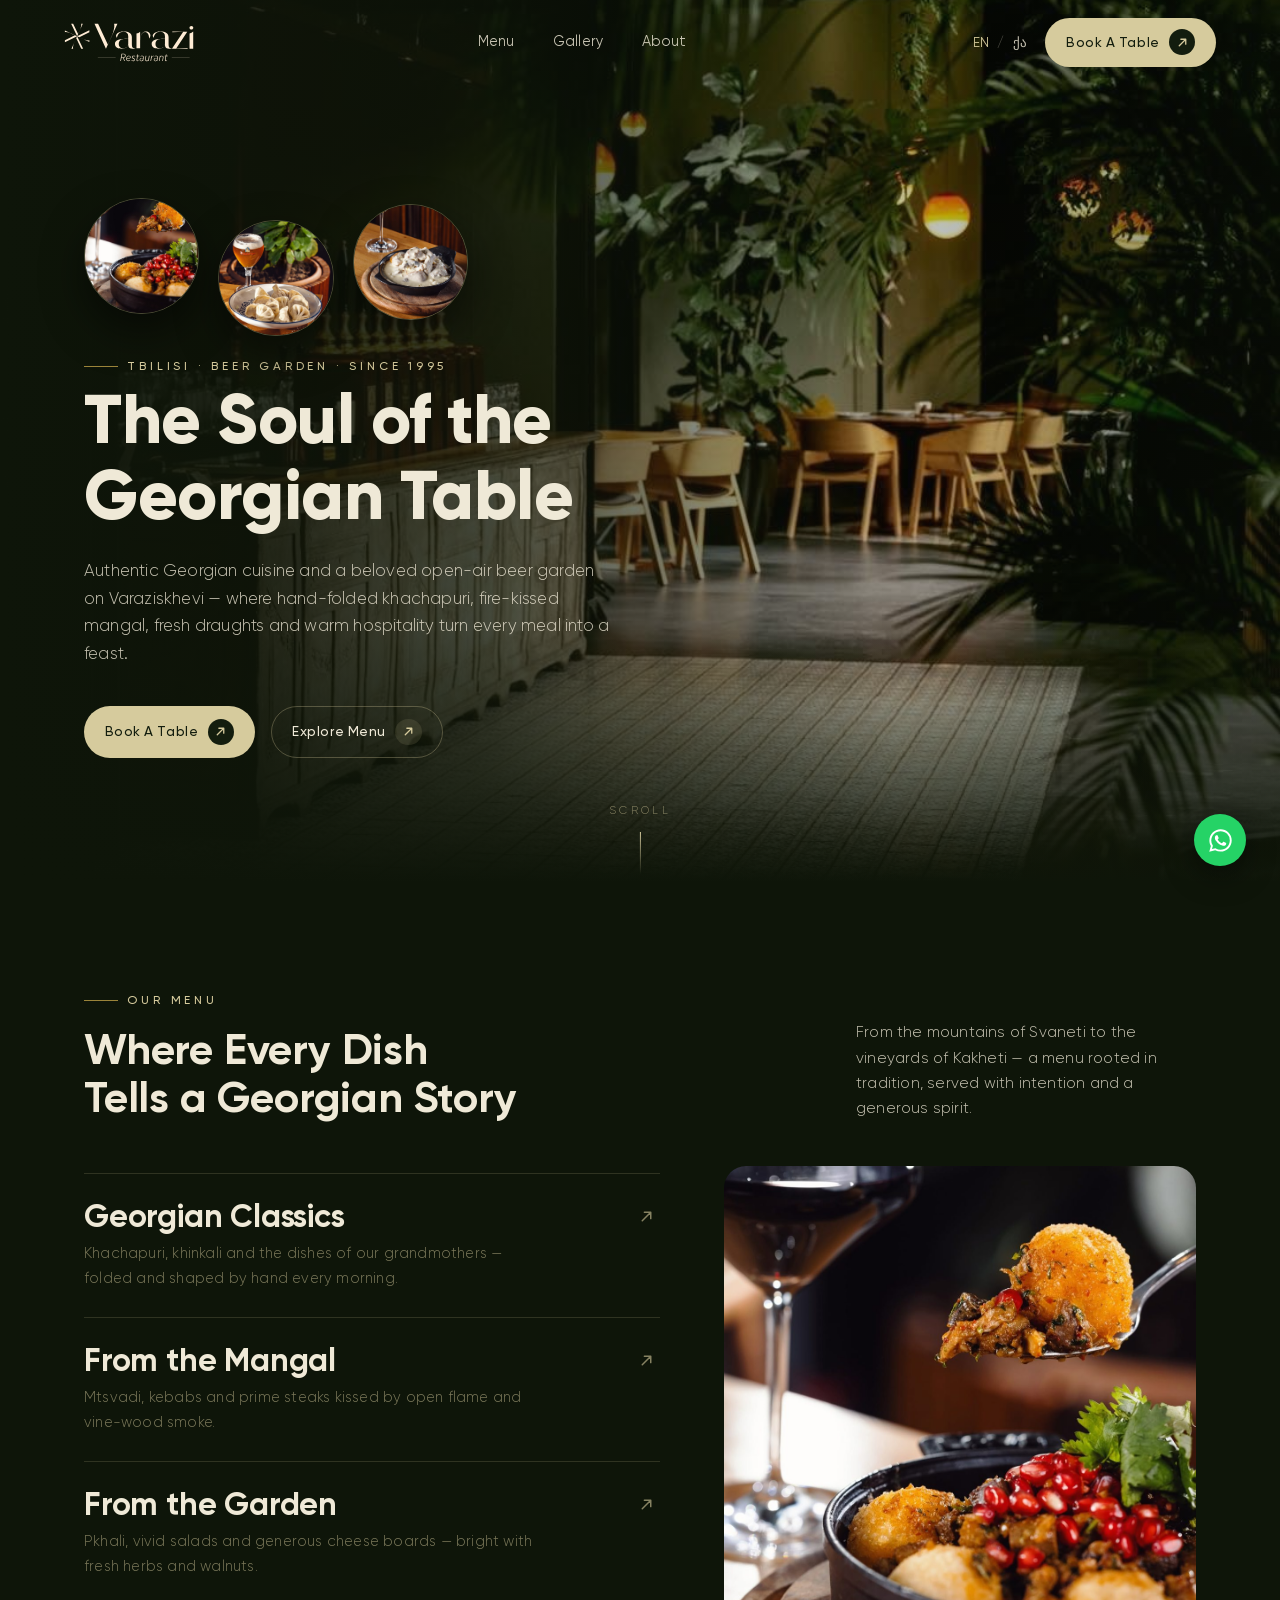
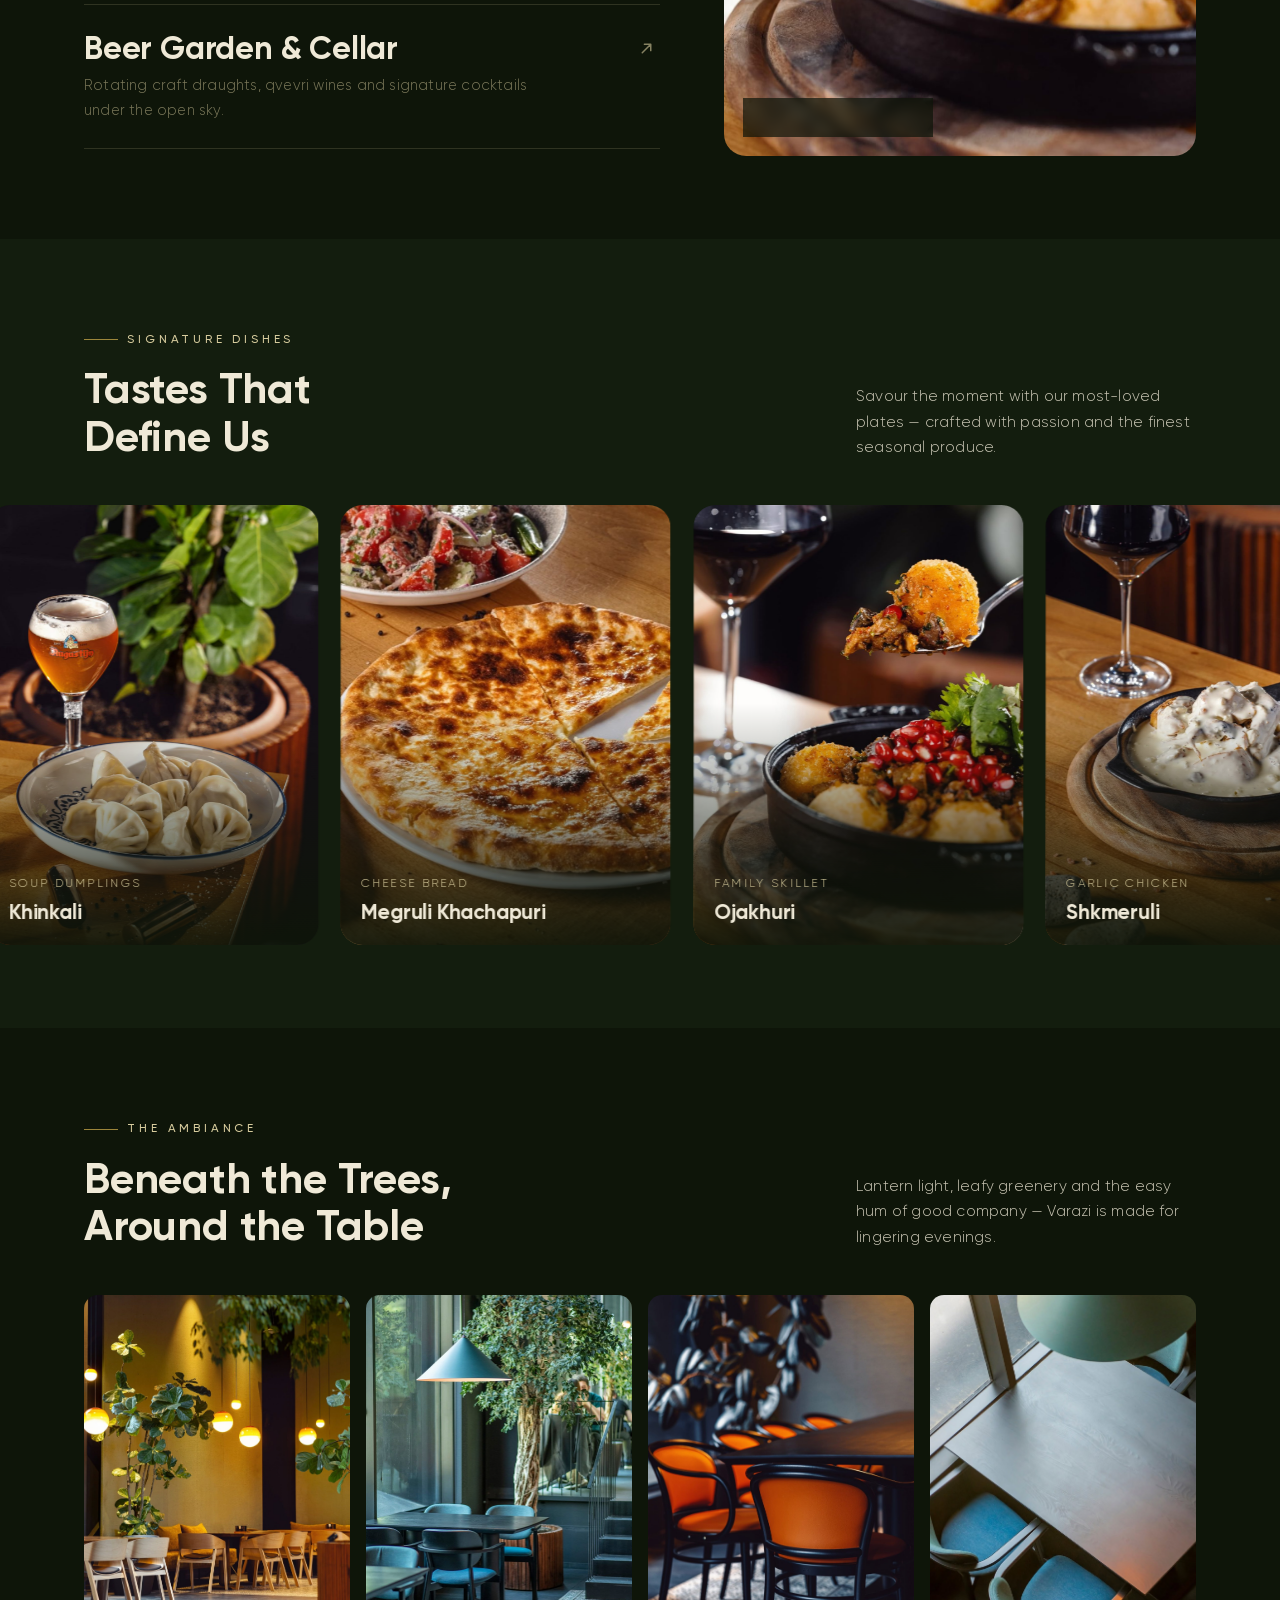
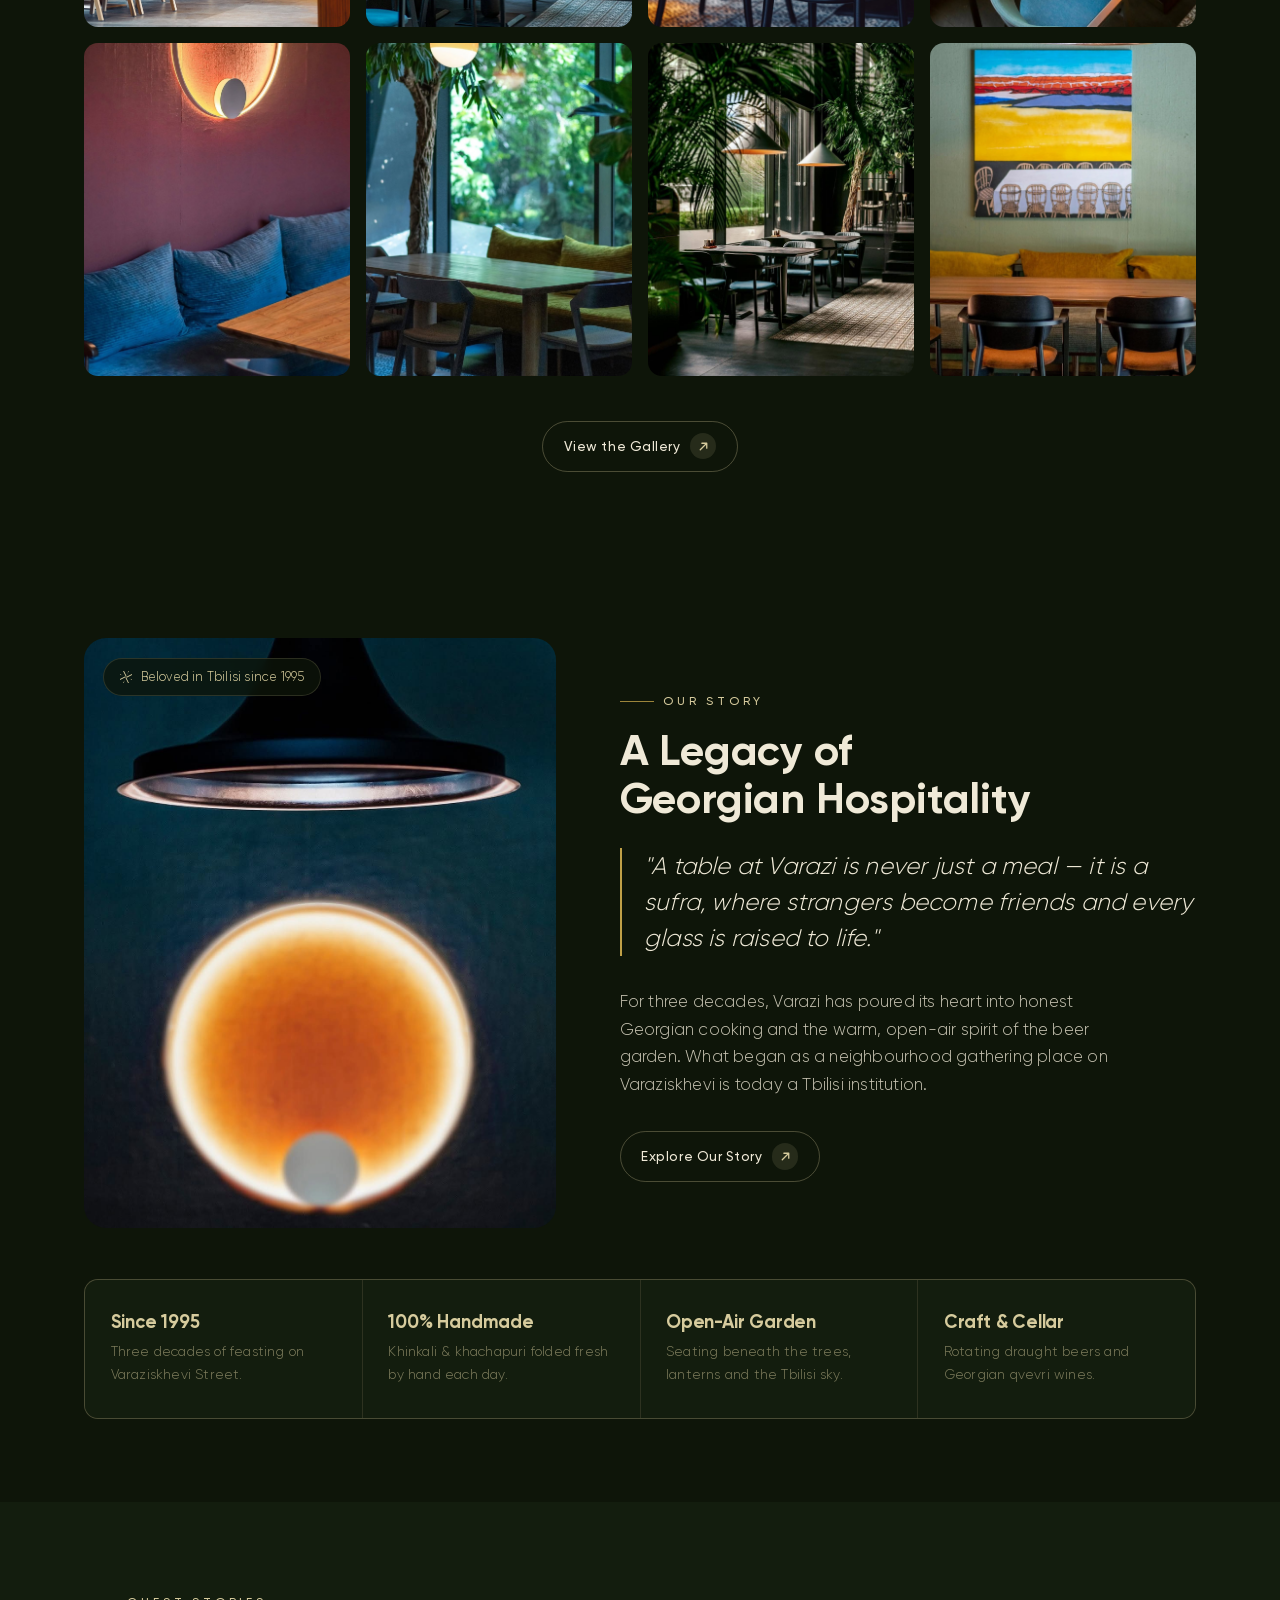
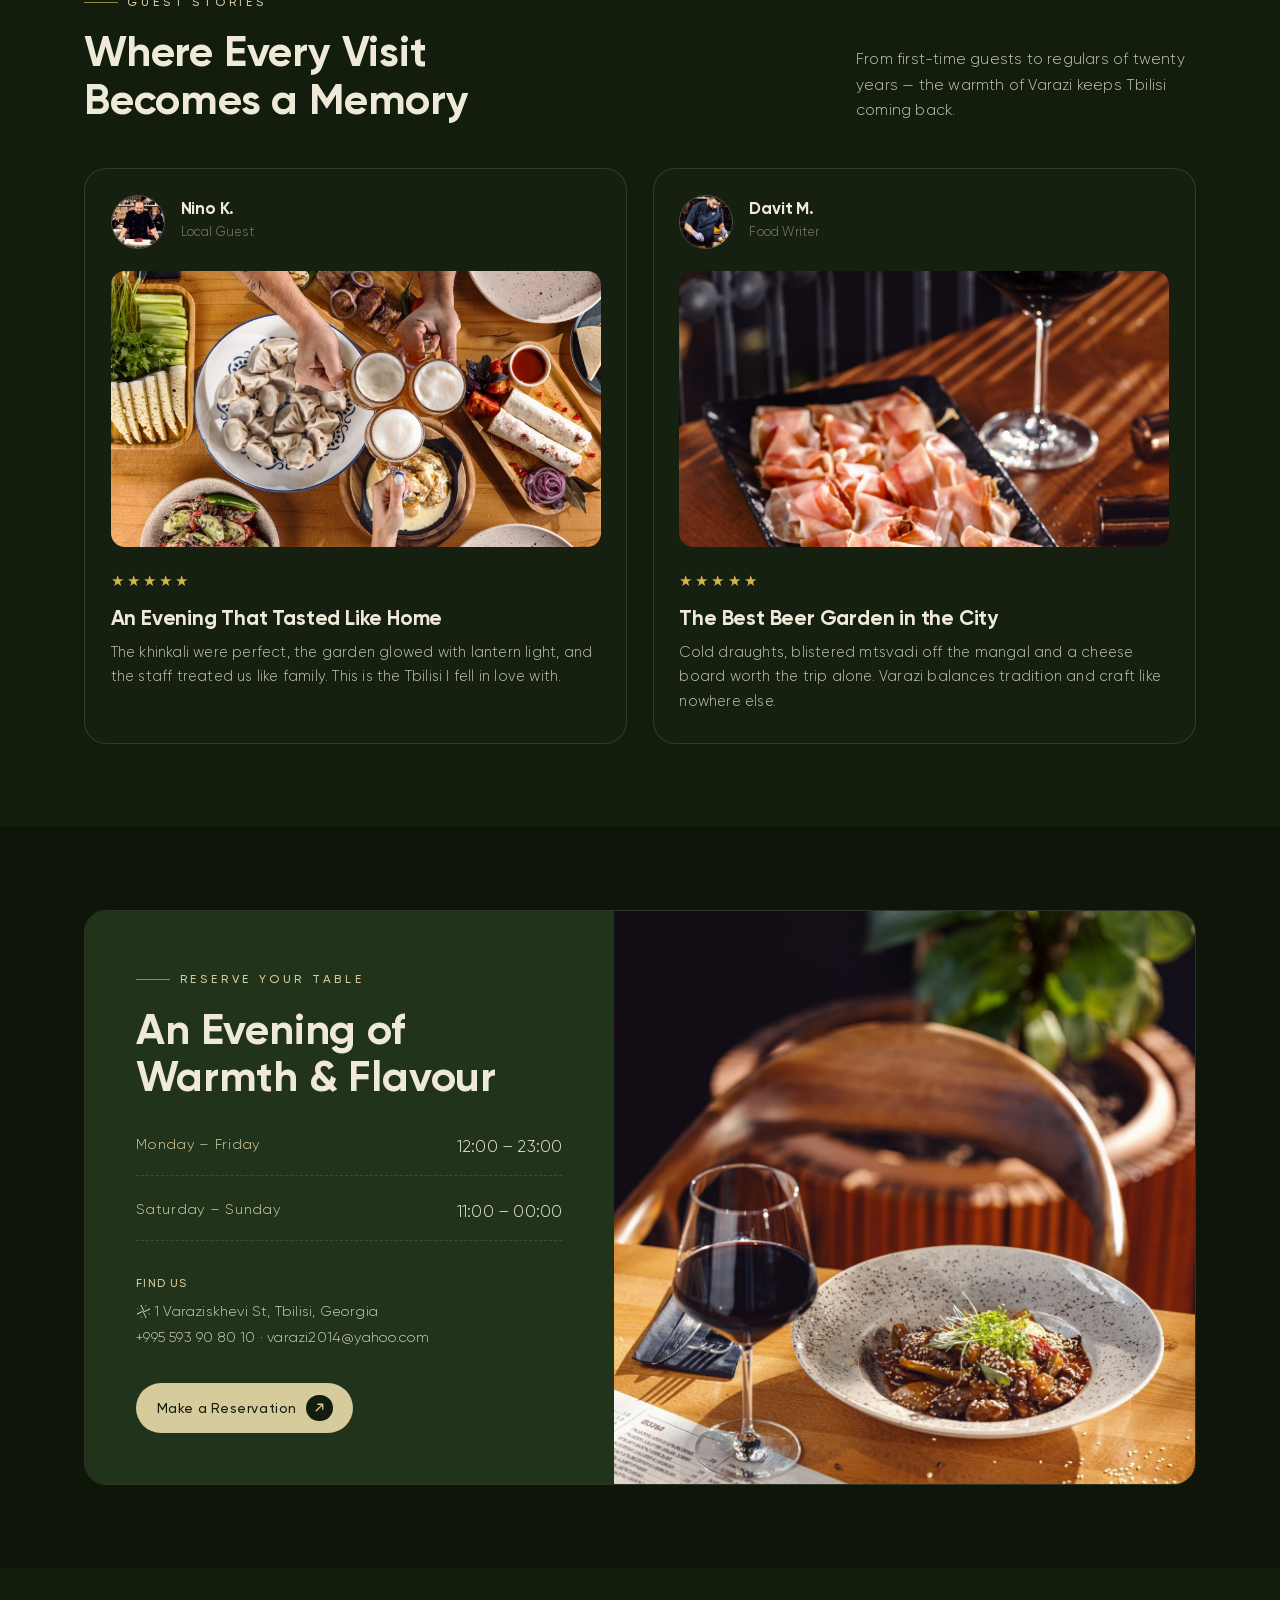
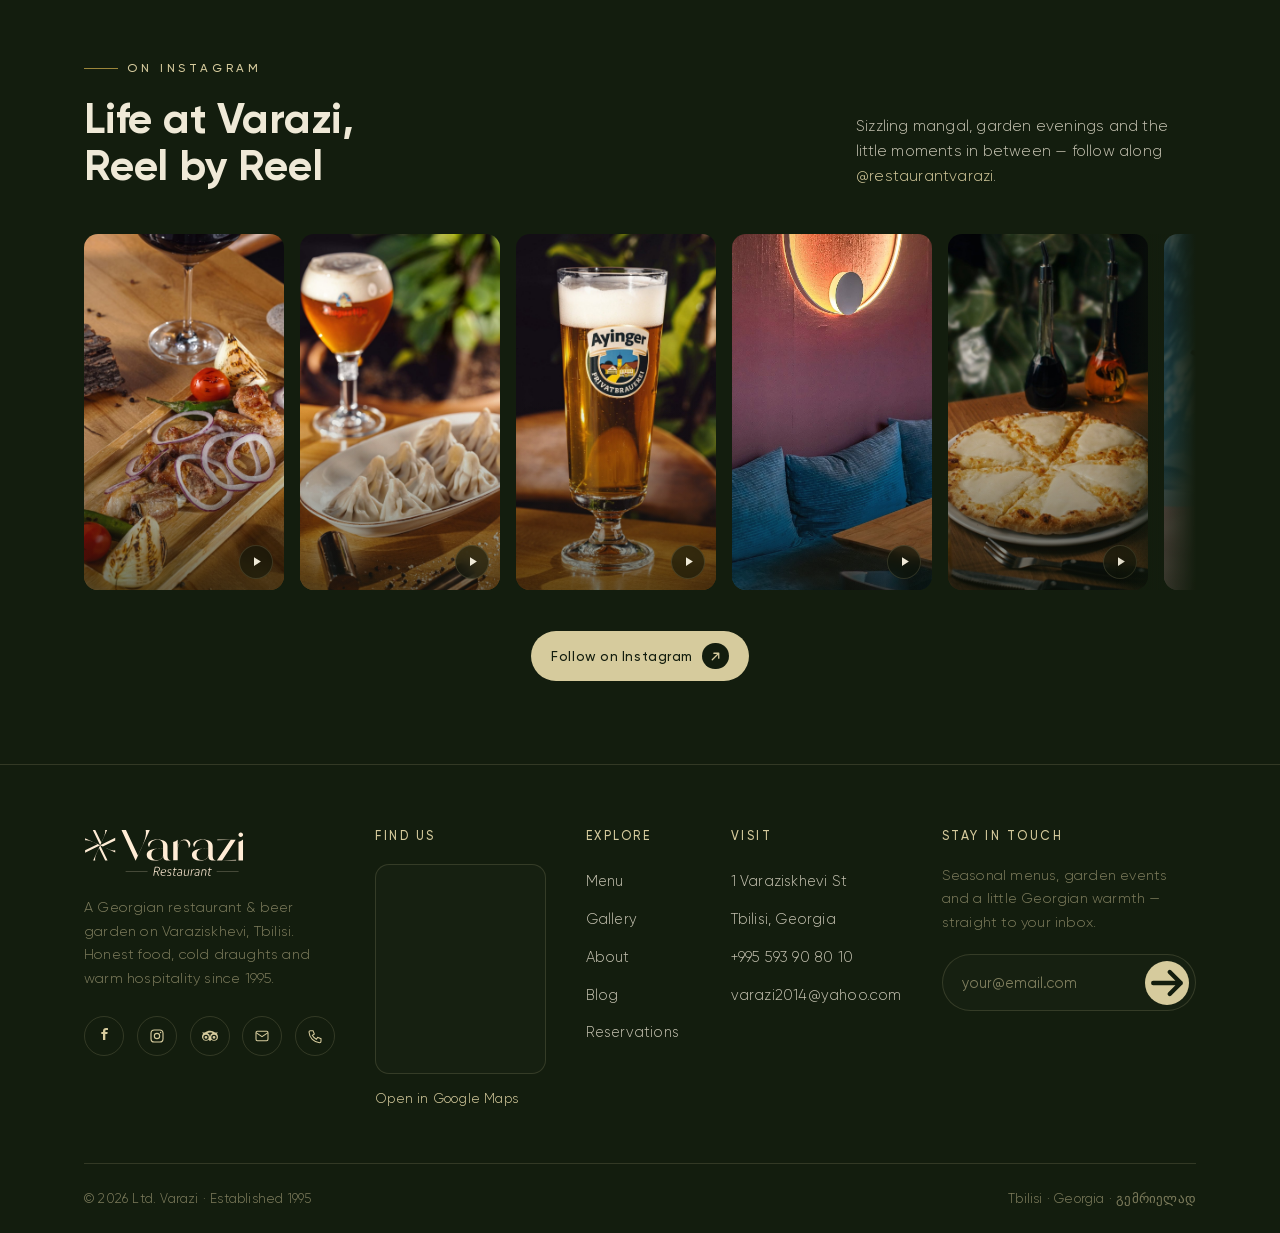
==== commit ad32cfe3: "Update website (Fri 07/17/2026 15:05:34.37)" ====
--- a/index.html
+++ b/index.html
@@ -3,14 +3,43 @@
 <head>
 <meta charset="UTF-8" />
 <meta name="viewport" content="width=device-width, initial-scale=1.0" />
-<script>document.documentElement.classList.add('js');(function(){try{var L=localStorage.getItem('varazi-lang')||'en';document.documentElement.lang=L;if(L==='ka')document.documentElement.classList.add('lang-ka');}catch(e){}})();</script>
+<script>document.documentElement.classList.add('js');(function(){var d=document.documentElement;try{var L=localStorage.getItem('varazi-lang')||'en';d.lang=L;if(L==='ka')d.classList.add('lang-ka');}catch(e){}
+/* Intro plays once per browsing session. Add ?intro to any URL to force it. */
+try{if(/[?&]intro\b/.test(location.search)||!sessionStorage.getItem('varazi-intro')){d.classList.add('intro-on');sessionStorage.setItem('varazi-intro','1');}}catch(e){d.classList.add('intro-on');}})();</script>
 <title>Varazi — Georgian Restaurant & Beer Garden, Tbilisi</title>
 <meta name="description" content="Authentic Georgian cuisine and a celebrated beer garden on Varaziskhevi, Tbilisi. Handmade khachapuri & khinkali, mangal grills, craft draughts and Georgian wine since 1995." />
 <link rel="preconnect" href="https://fonts.googleapis.com" />
 <link rel="preconnect" href="https://fonts.gstatic.com" crossorigin />
-<link rel="stylesheet" href="assets/css/styles.css?v=16" />
+<link rel="stylesheet" href="assets/css/styles.css?v=19" />
 </head>
 <body>
+
+<!-- ============ INTRO ============ -->
+<div class="intro" aria-hidden="true"><span class="intro-mark"></span></div>
+<script>
+/* Kept inline and self-contained: the sheet must lift even if main.js
+   never loads. Waits for the page, but never longer than CAP. */
+(function(){
+  var d = document.documentElement;
+  if (!d.classList.contains('intro-on')) return;
+  /* ~1.13s hold + 0.6s exit ≈ 1.73s total. Spin stays at 1.7s/turn, so the
+     mark shows about two-thirds of a rotation before it swells. */
+  var MIN = 1130, CAP = 2130, t0 = Date.now();
+  var hide  = function(){
+    d.classList.add('intro-done');
+    /* Drop the sheet once the swell + fade have finished — visibility:hidden
+       would leave the mark spinning in the render tree for the life of the page. */
+    setTimeout(function(){
+      var el = document.querySelector('.intro');
+      if (el && el.parentNode) el.parentNode.removeChild(el);
+    }, 800);
+  };
+  var ready = function(){ setTimeout(hide, Math.max(0, MIN - (Date.now() - t0))); };
+  if (document.readyState === 'complete') ready();
+  else window.addEventListener('load', ready, { once: true });
+  setTimeout(hide, CAP);
+})();
+</script>
 
 <!-- ============ NAV ============ -->
 <header class="nav">
--- a/assets/css/styles.css
+++ b/assets/css/styles.css
@@ -605,6 +605,42 @@
 }
 .reel-play svg{width:15px;height:15px;margin-left:1px}
 .reel-card:hover .reel-play{background:var(--gold);color:var(--green-900);border-color:var(--gold)}
+
+/* ============================================================
+   INTRO
+   The mark turns on the deep green, then the whole sheet fades to
+   reveal the page. It is only ever displayed when JS is running and
+   has a CSS failsafe, so a broken script can never hold the site shut.
+   ============================================================ */
+.intro{display:none}
+html.js.intro-on .intro{
+  display:grid;place-items:center;overflow:hidden;   /* clips the mark as it grows past the edges */
+  position:fixed;inset:0;z-index:200;background:var(--green-950);
+  animation:intro-failsafe .6s var(--ease) 4s forwards;
+}
+.intro-mark{
+  width:clamp(56px,9vw,88px);height:clamp(56px,9vw,88px);
+  background:var(--gold);
+  -webkit-mask:url('../icons/varazi-mark.svg') center/contain no-repeat;
+  mask:url('../icons/varazi-mark.svg') center/contain no-repeat;
+  animation:mark-spin 1.7s linear infinite;
+  /* Grown via width/height rather than scale: a transform would just stretch
+     the rasterised mask and the thin arms would go soft at this magnification. */
+  transition:width .6s cubic-bezier(.5,0,.75,0),height .6s cubic-bezier(.5,0,.75,0);
+}
+/* Hold the page still behind the sheet */
+html.js.intro-on:not(.intro-done) body{overflow:hidden}
+
+/* The exit: the mark swells past the edges, then the sheet fades off it */
+html.js.intro-on.intro-done .intro-mark{width:110vmax;height:110vmax}
+html.js.intro-on.intro-done .intro{
+  animation:none;opacity:0;visibility:hidden;
+  transition:opacity .43s var(--ease) .17s,visibility 0s linear .6s;
+}
+@keyframes intro-failsafe{to{opacity:0;visibility:hidden}}
+@media(prefers-reduced-motion:reduce){
+  .intro-mark{animation-duration:4s;transition-duration:.3s}
+}
 
 /* ============================================================
    BRAND MARK
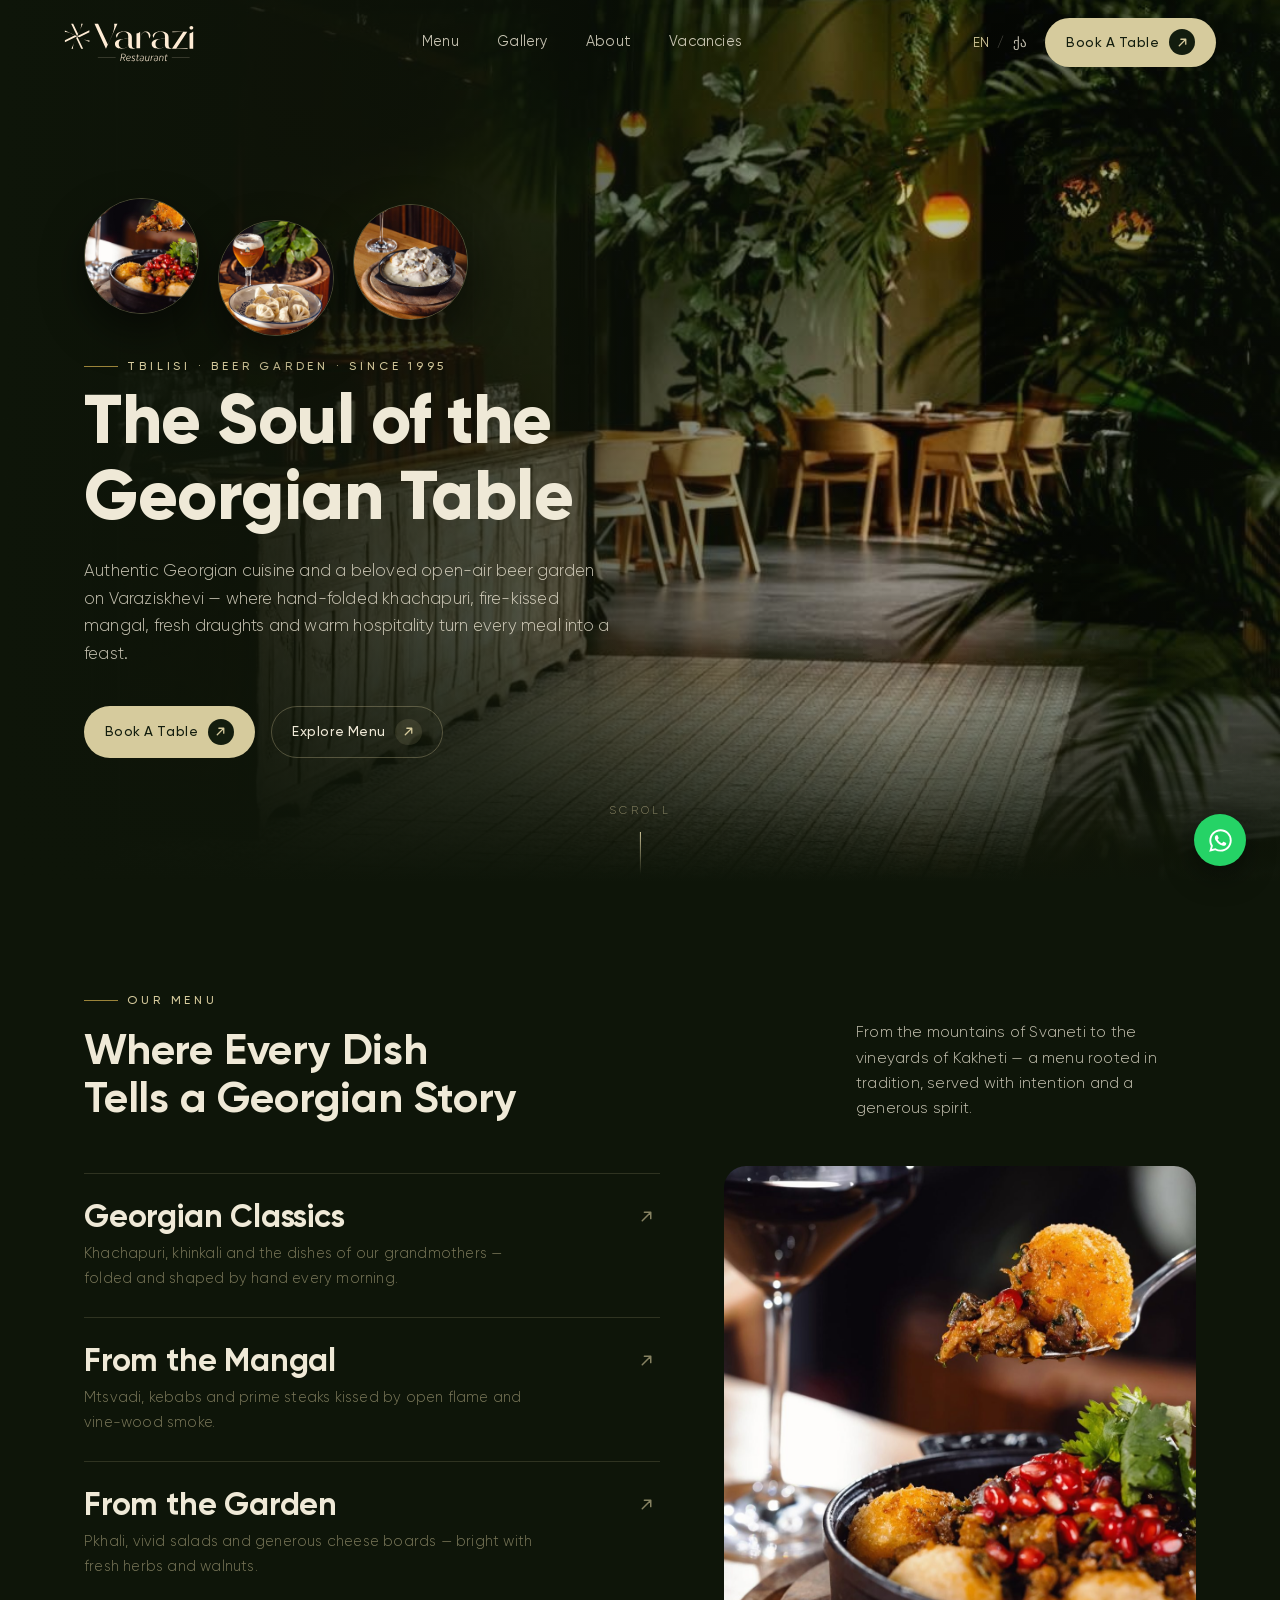
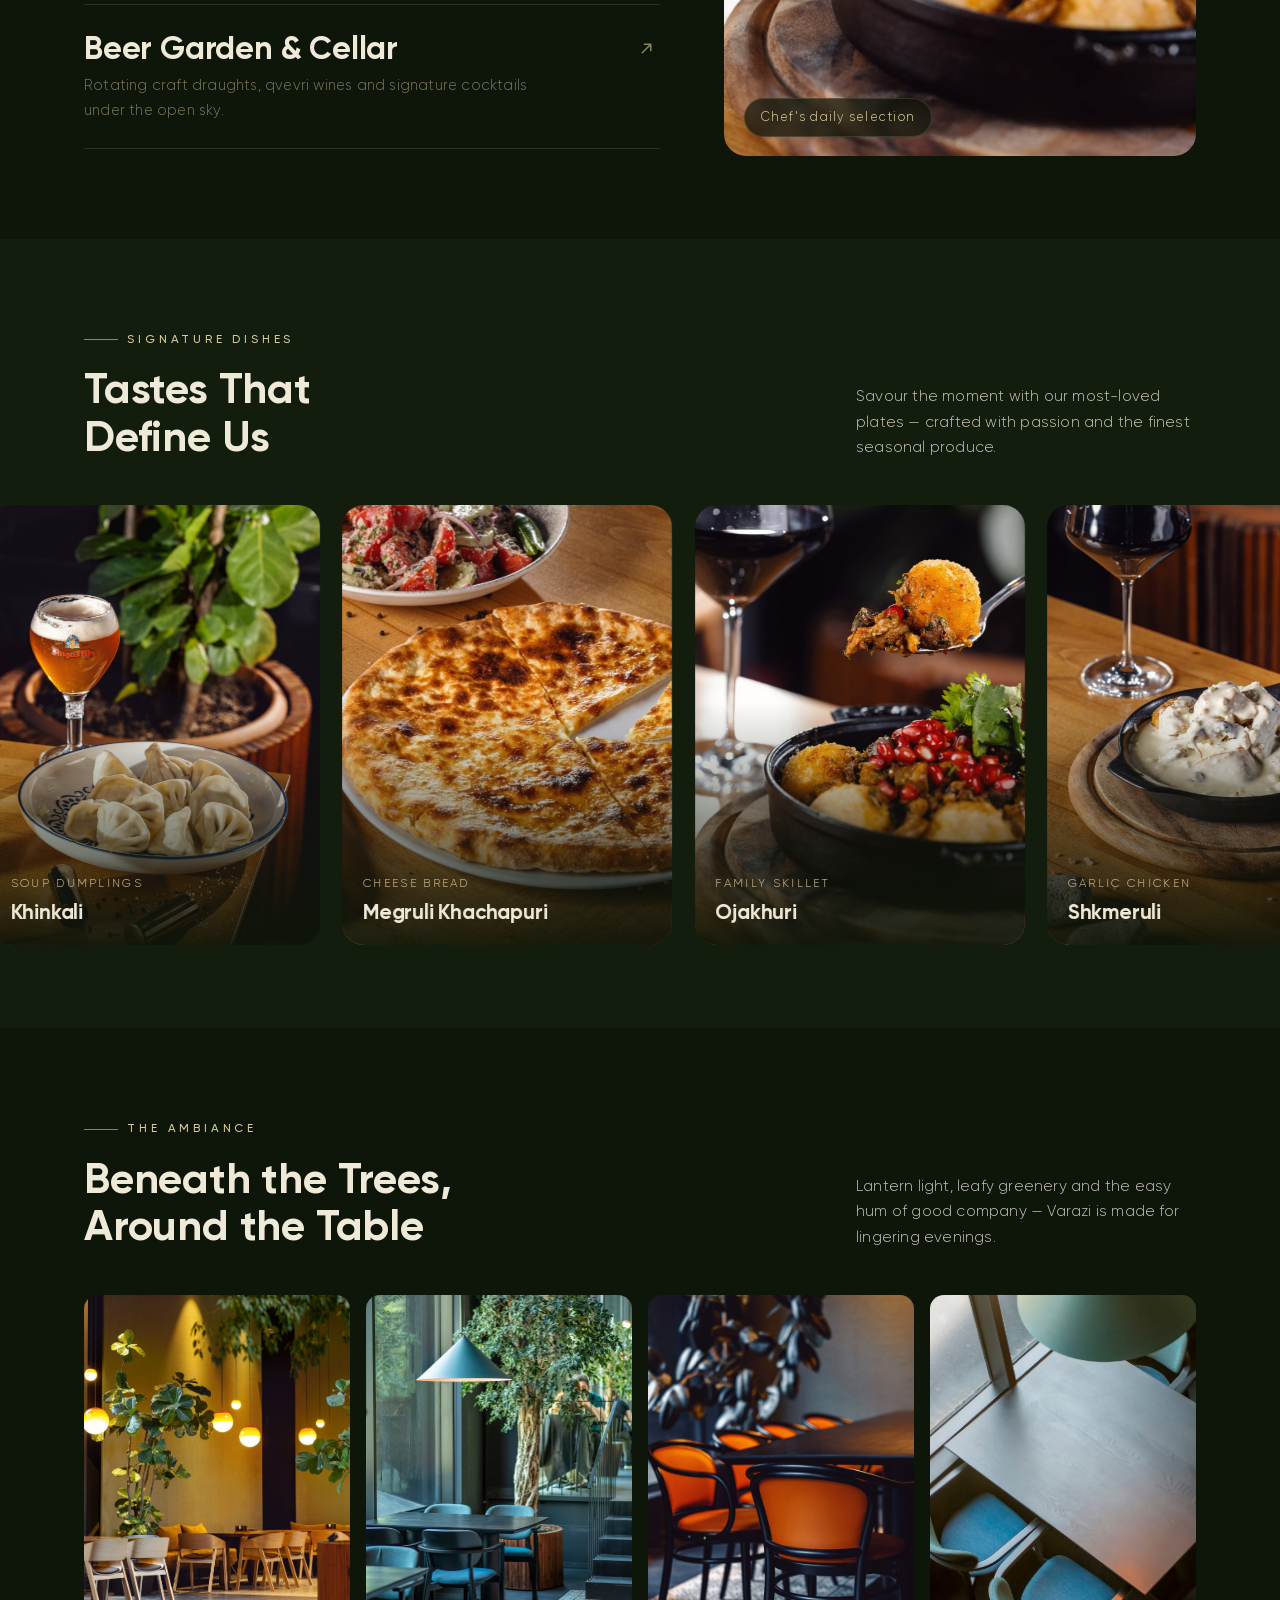
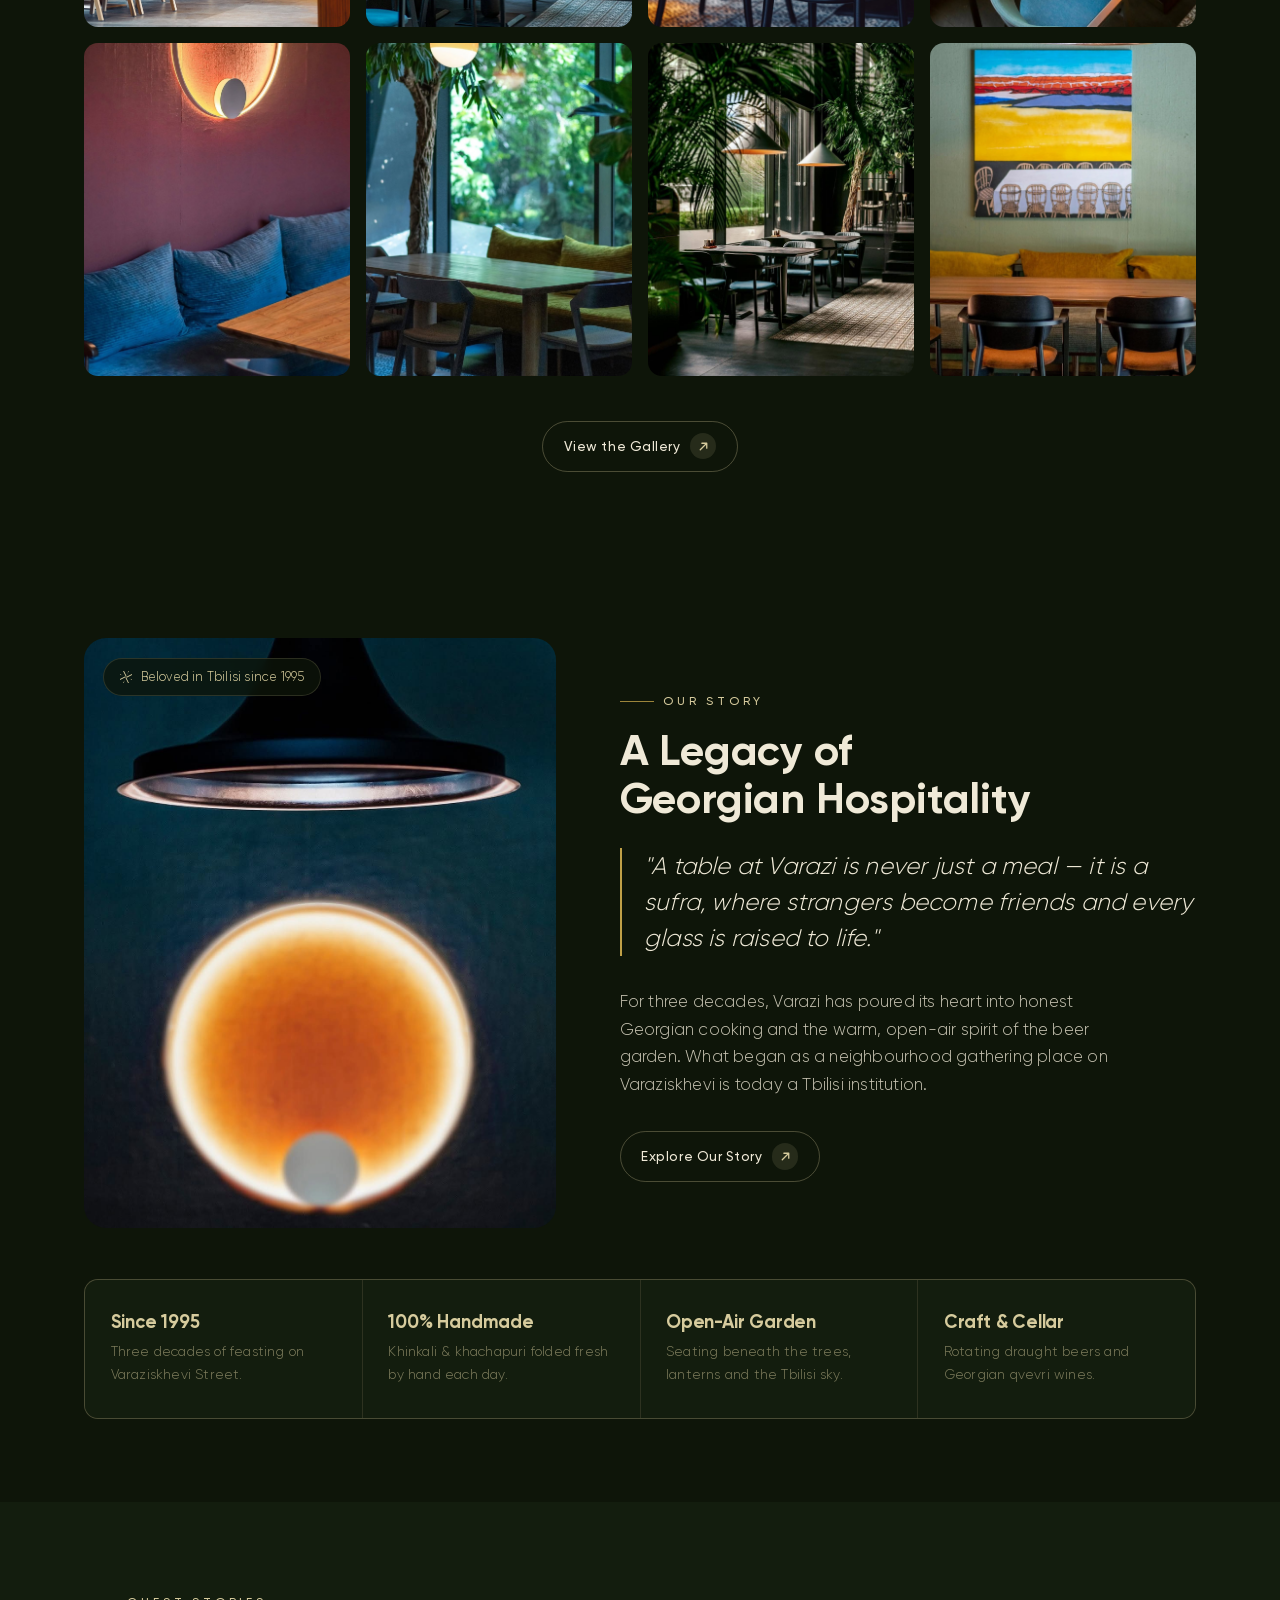
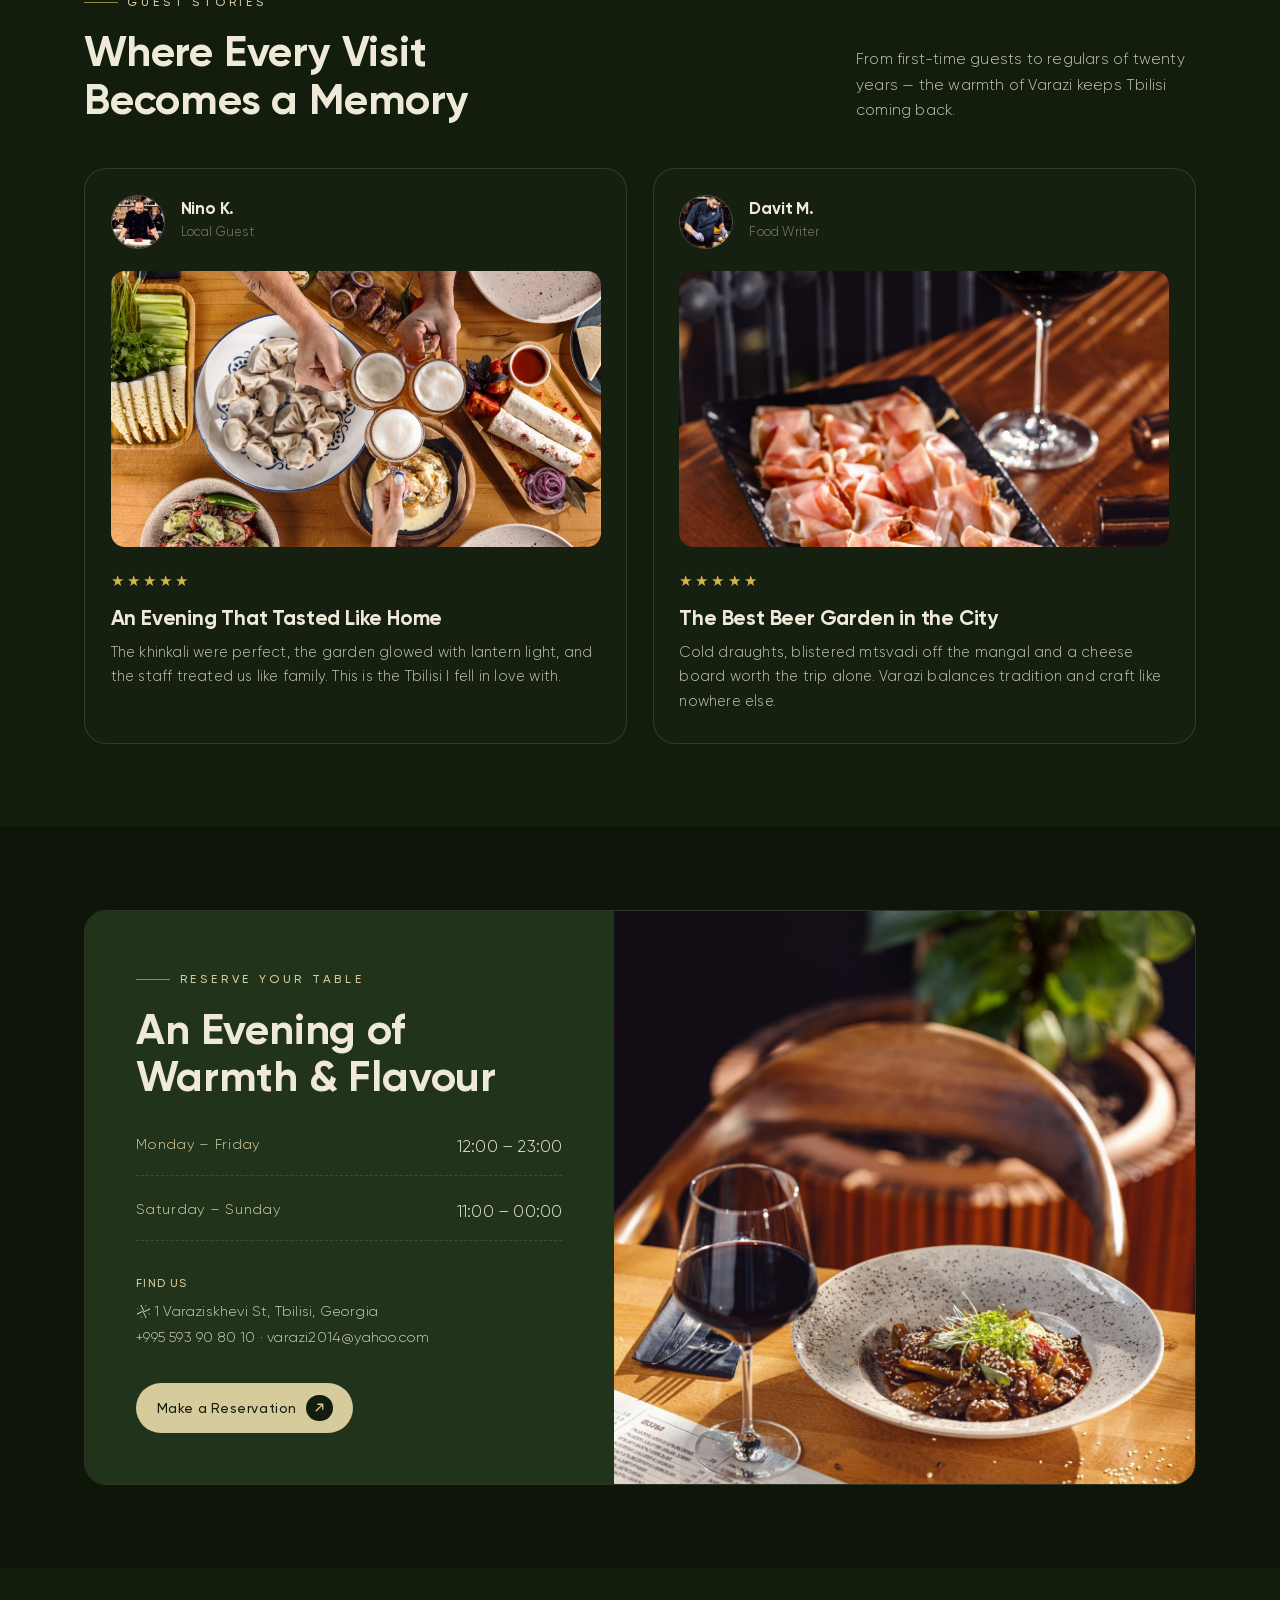
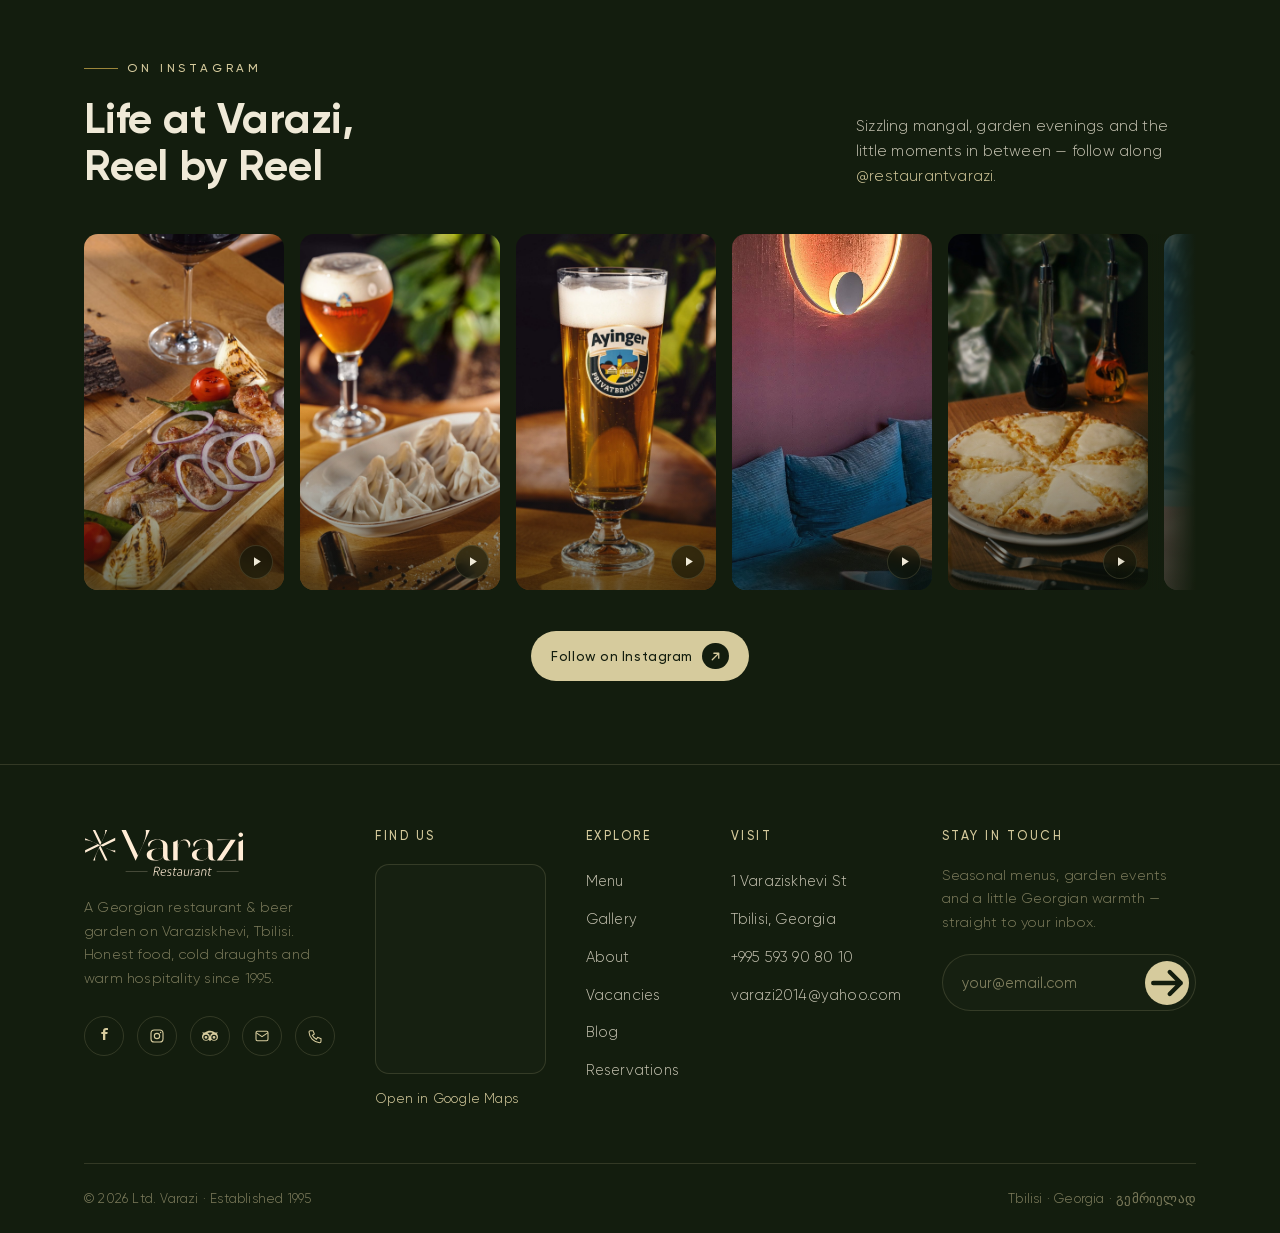
==== commit 48a59841: "Update website (Fri 07/17/2026 17:00:59.11)" ====
--- a/index.html
+++ b/index.html
@@ -50,6 +50,7 @@
     <a href="menu.html">Menu</a>
     <a href="gallery.html">Gallery</a>
     <a href="about.html">About</a>
+    <a href="vacancies.html">Vacancies</a>
   </nav>
   <div class="nav-cta">
     <div class="lang-switch" role="group" aria-label="Language">
@@ -62,7 +63,7 @@
   </div>
 </header>
 <div class="nav-mobile">
-  <a href="menu.html">Menu</a><a href="gallery.html">Gallery</a><a href="about.html">About</a>
+  <a href="menu.html">Menu</a><a href="gallery.html">Gallery</a><a href="about.html">About</a><a href="vacancies.html">Vacancies</a>
   <a href="reservations.html" class="btn btn-primary">Book A Table
     <span class="ico"><svg viewBox="0 0 16 16" fill="none" stroke="currentColor" stroke-width="1.6" stroke-linecap="round" stroke-linejoin="round"><path d="M4 12 12 4M6 4h6v6"/></svg></span>
   </a>
@@ -335,7 +336,7 @@
       </div>
       <div class="col">
         <h4>Explore</h4>
-        <a href="menu.html">Menu</a><a href="gallery.html">Gallery</a><a href="about.html">About</a><a href="blog.html">Blog</a><a href="reservations.html">Reservations</a>
+        <a href="menu.html">Menu</a><a href="gallery.html">Gallery</a><a href="about.html">About</a><a href="vacancies.html">Vacancies</a><a href="blog.html">Blog</a><a href="reservations.html">Reservations</a>
       </div>
       <div class="col">
         <h4>Visit</h4>
@@ -388,7 +389,7 @@
   } else { showAll(); }
 })();
 </script>
-<script src="assets/js/i18n.js?v=2"></script>
+<script src="assets/js/i18n.js?v=3"></script>
 <script src="assets/js/main.js?v=7"></script>
 </body>
 </html>
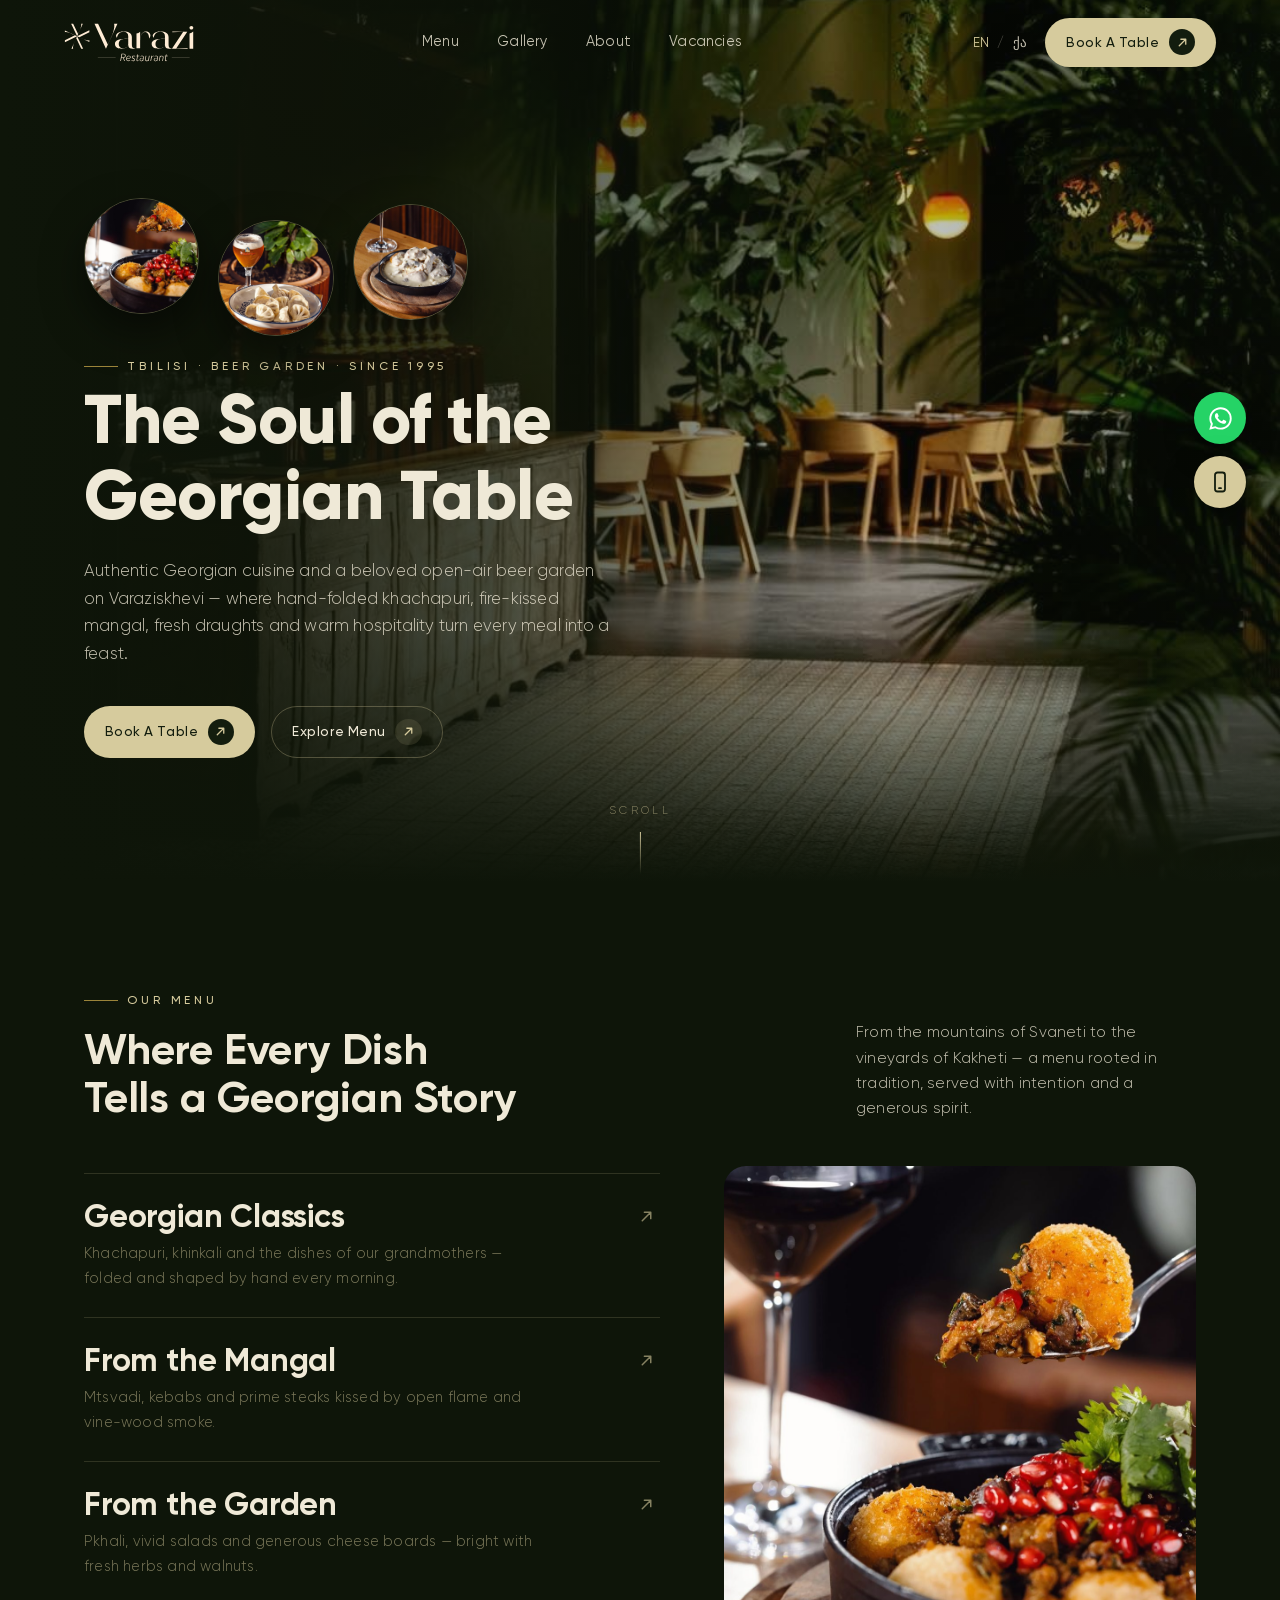
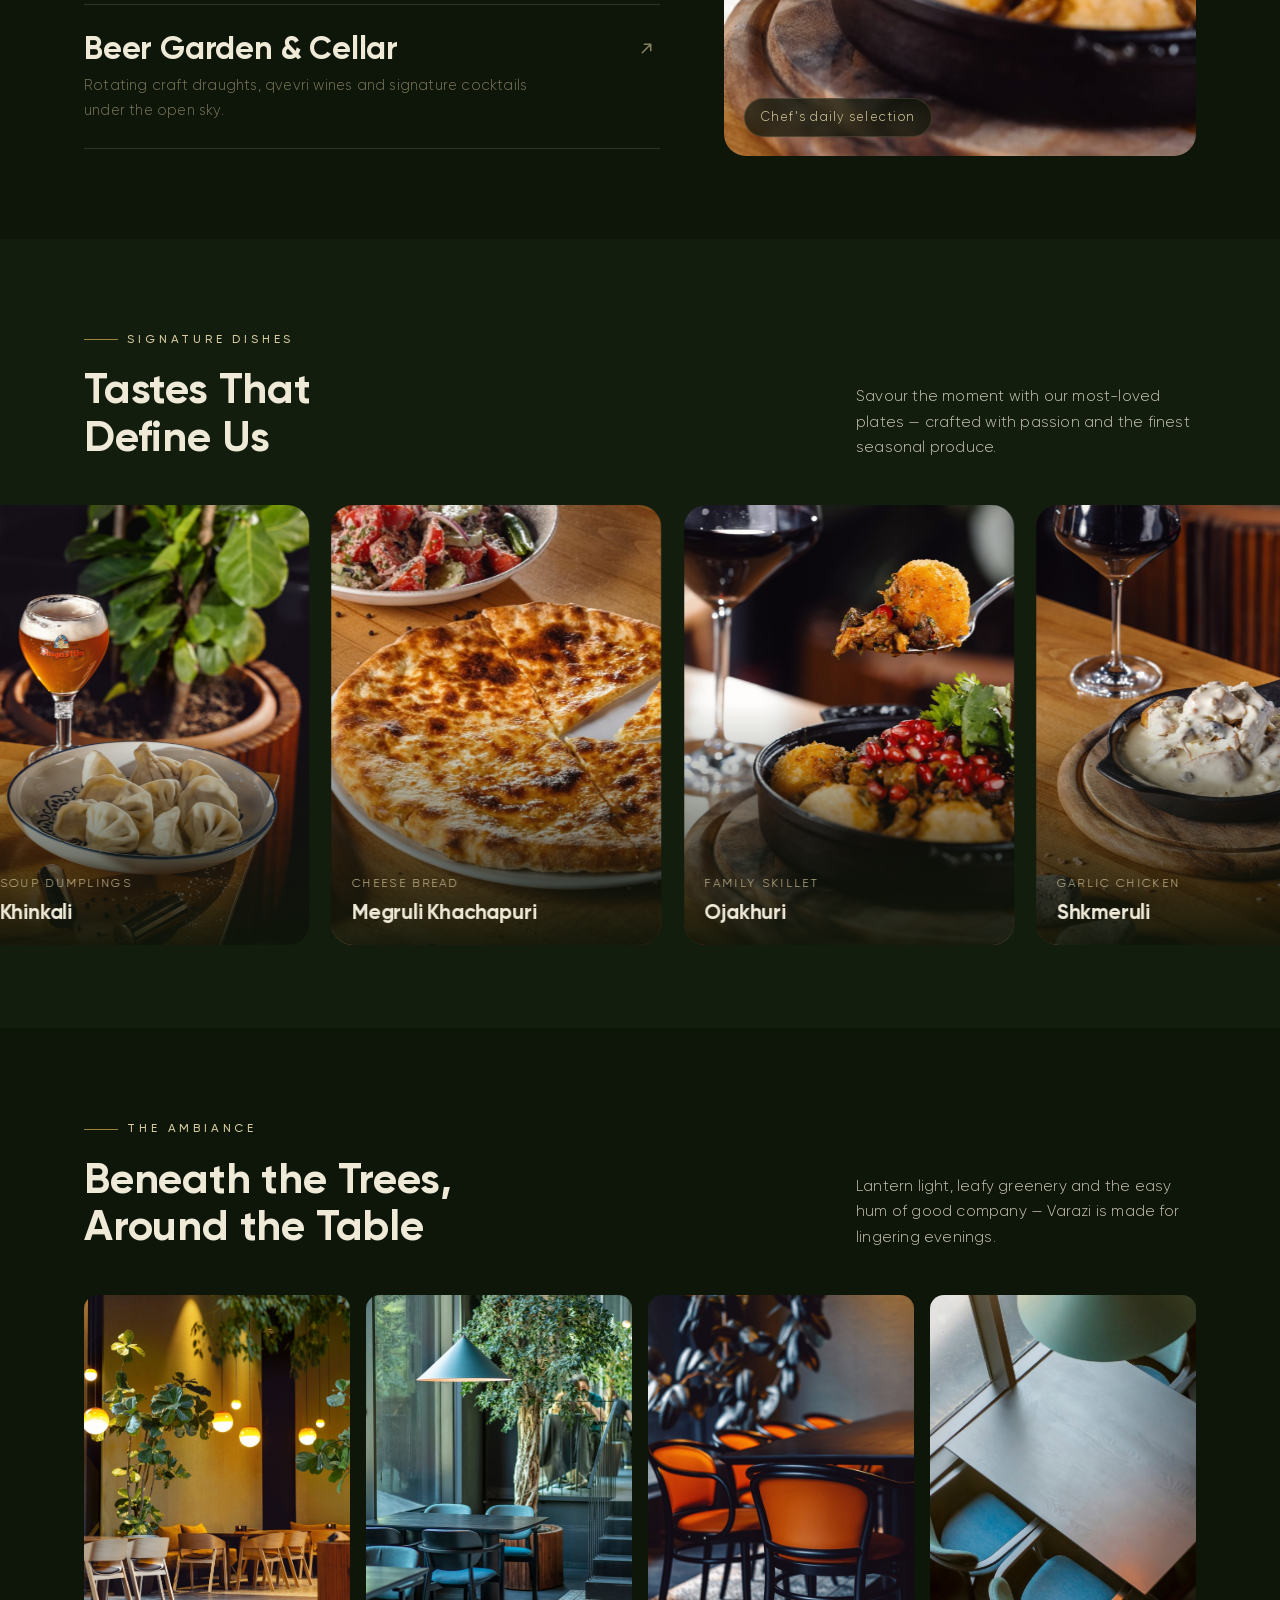
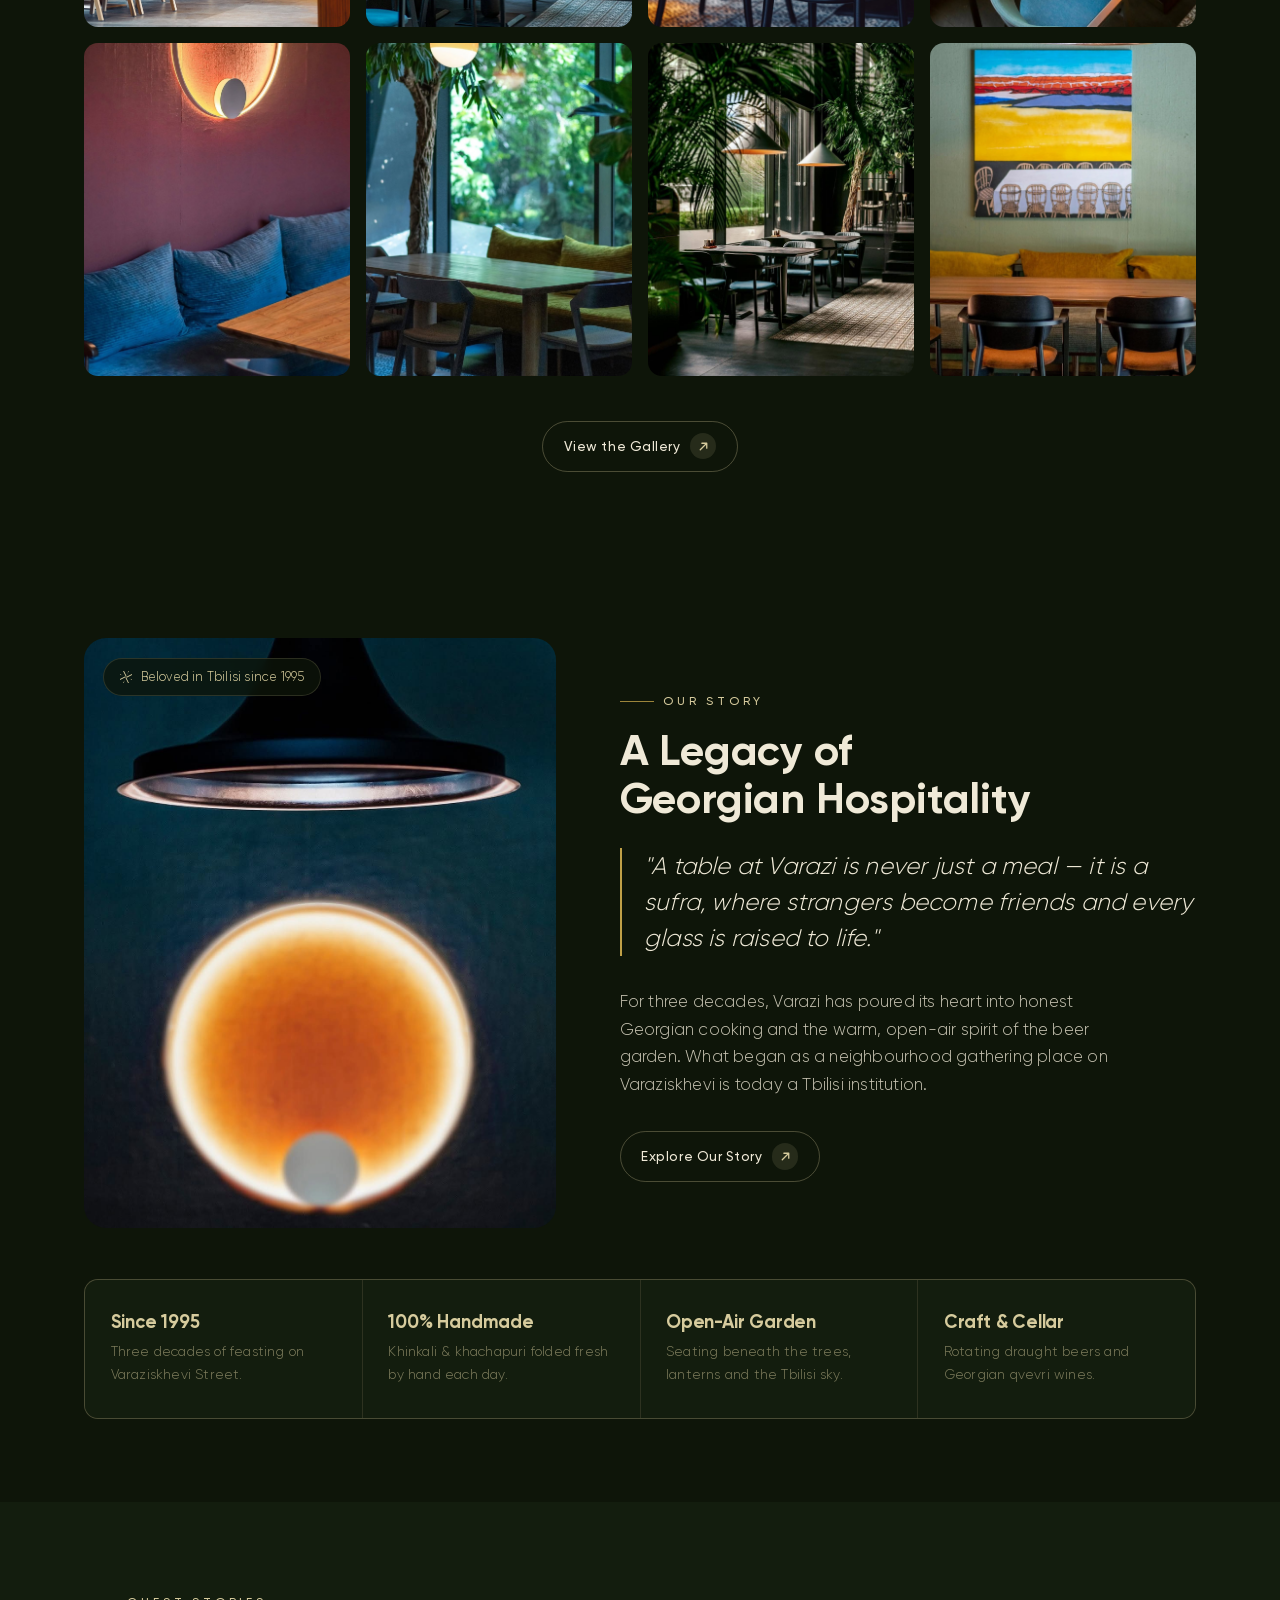
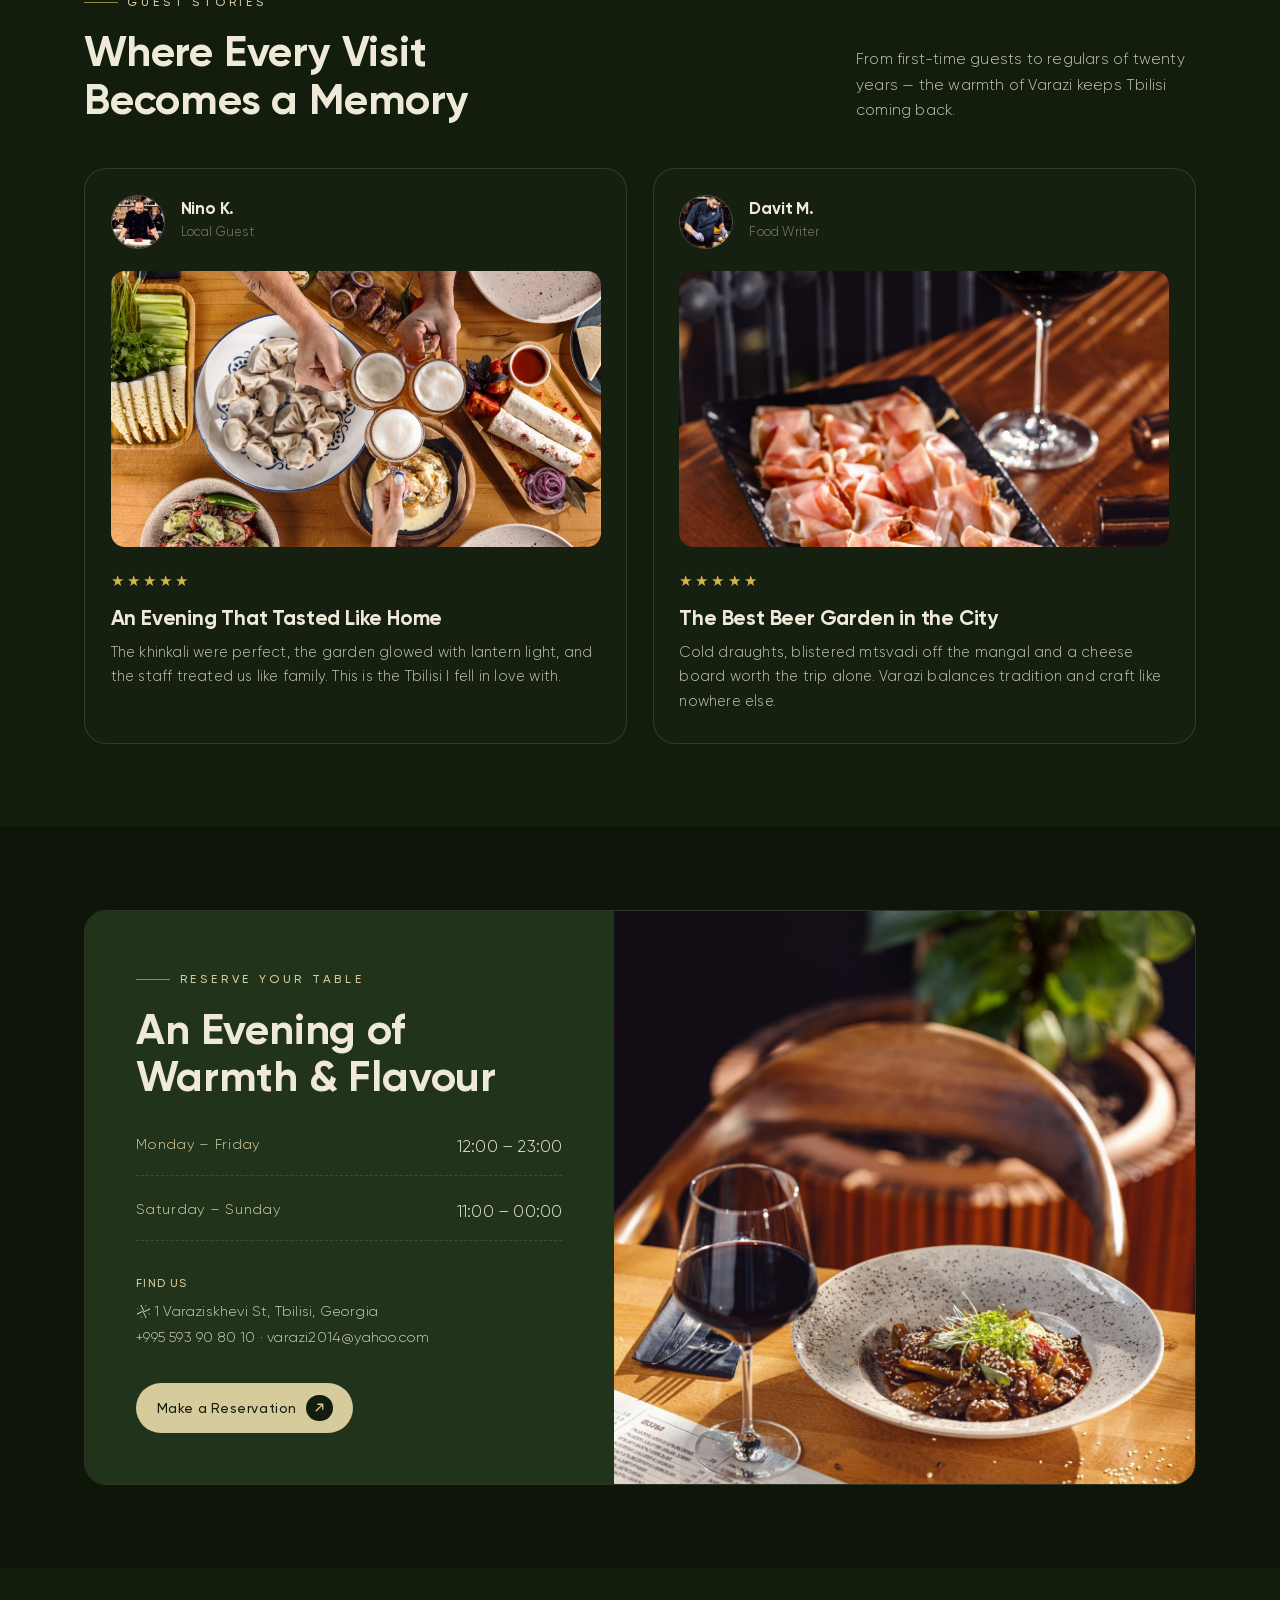
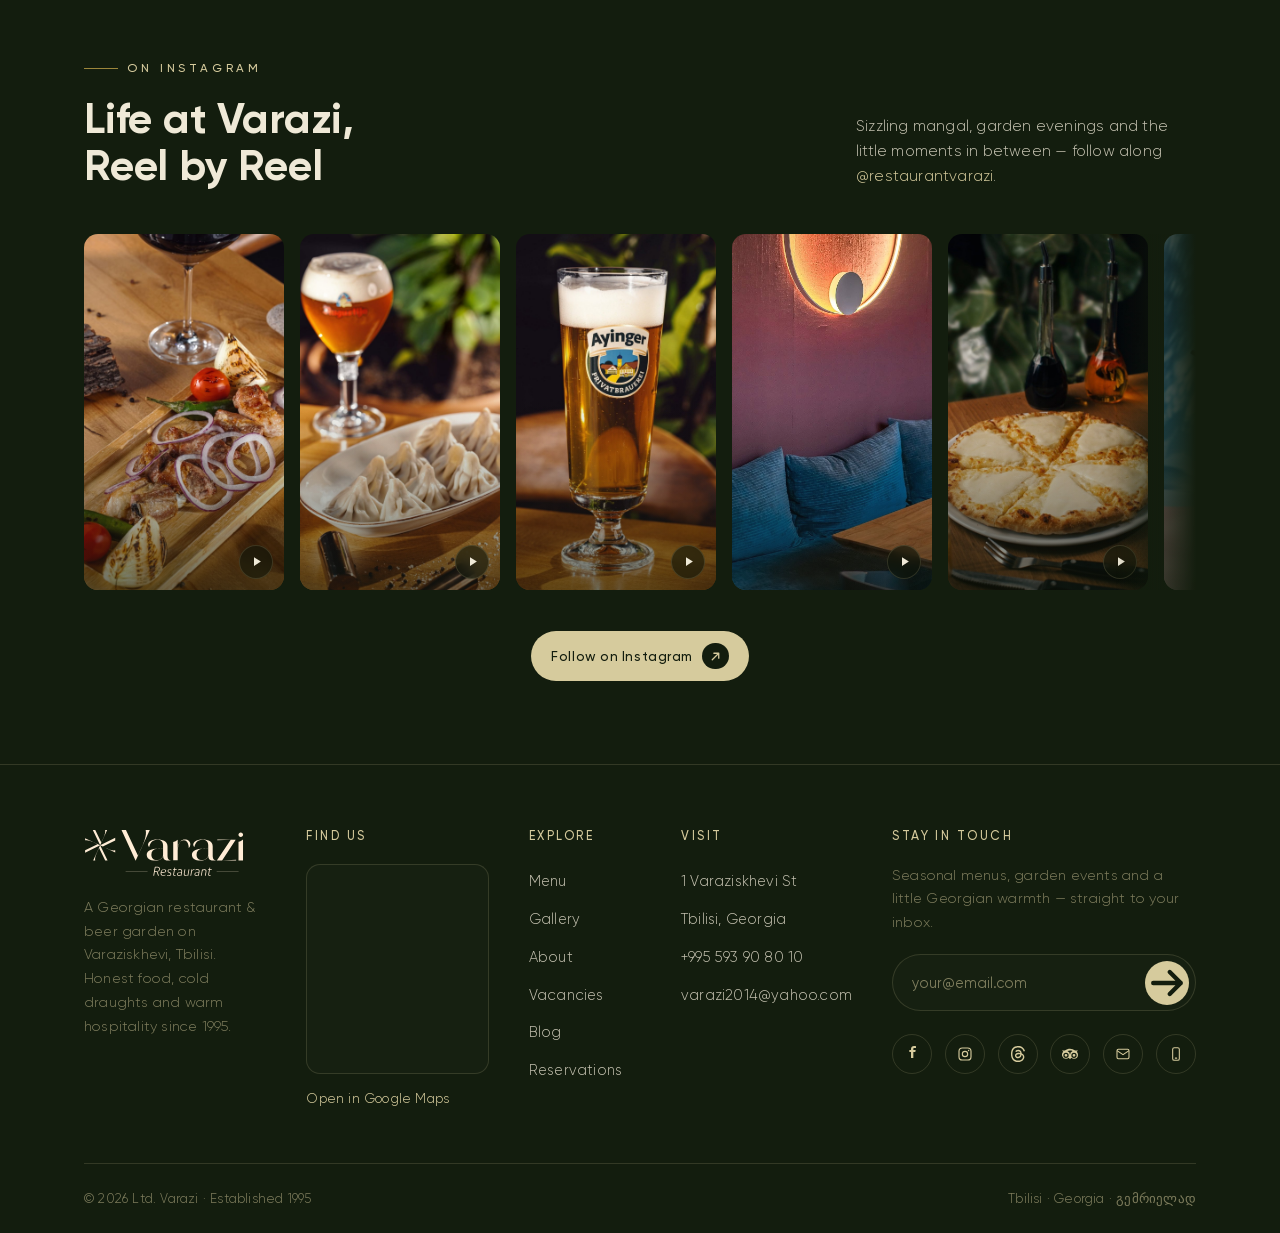
==== commit 2d38f012: "Update website (Mon 07/20/2026  9:41:12.74)" ====
--- a/index.html
+++ b/index.html
@@ -318,13 +318,6 @@
           <img class="brand-logo" src="assets/img/varazi-logo.svg" alt="Varazi" />
         </a>
         <p class="about">A Georgian restaurant &amp; beer garden on Varaziskhevi, Tbilisi. Honest food, cold draughts and warm hospitality since 1995.</p>
-        <div class="socials">
-          <a href="https://www.facebook.com/varazibeergarden/?locale=ka_GE" aria-label="Facebook"><svg viewBox="0 0 24 24" width="16" fill="currentColor"><path d="M14 9h3l.5-3H14V4.5c0-.8.3-1.5 1.5-1.5H18V.2C17.5.1 16.3 0 15 0c-2.7 0-4.5 1.6-4.5 4.6V6H8v3h2.5v9H14V9z"/></svg></a>
-          <a href="https://www.instagram.com/restaurantvarazi/" aria-label="Instagram"><svg viewBox="0 0 24 24" width="16" fill="none" stroke="currentColor" stroke-width="1.7"><rect x="3" y="3" width="18" height="18" rx="5"/><circle cx="12" cy="12" r="4"/><circle cx="17.4" cy="6.6" r="1.1" fill="currentColor" stroke="none"/></svg></a>
-          <a href="https://www.tripadvisor.com/Restaurant_Review-g294195-d16216231-Reviews-Varazi_Restaurant-Tbilisi.html" target="_blank" rel="noopener" aria-label="Tripadvisor"><svg viewBox="0 0 24 24" width="16" fill="currentColor"><path d="M12.006 4.295c-2.67 0-5.338.784-7.645 2.353H0l1.963 2.135a5.997 5.997 0 0 0 4.04 10.436 5.976 5.976 0 0 0 4.075-1.6L12 19.705l1.922-2.09a5.972 5.972 0 0 0 4.072 1.598 6 6 0 0 0 6-5.998 5.982 5.982 0 0 0-1.957-4.438l1.963-2.135h-4.361a13.505 13.505 0 0 0-7.633-2.347zM12 6.705c1.334 0 2.652.24 3.891.703a6.008 6.008 0 0 0-3.887 5.588 6.006 6.006 0 0 0-3.889-5.586A11.35 11.35 0 0 1 12 6.705zm-5.997 3.293a3.999 3.999 0 1 1 0 7.998 3.999 3.999 0 0 1 0-7.998zm11.994 0a3.999 3.999 0 1 1 0 7.998 3.999 3.999 0 0 1 0-7.998zm-11.994 1.9a2.1 2.1 0 1 0 0 4.199 2.1 2.1 0 0 0 0-4.2zm11.994 0a2.1 2.1 0 1 0 0 4.199 2.1 2.1 0 0 0 0-4.2z"/></svg></a>
-          <a href="mailto:varazi2014@yahoo.com" aria-label="Email"><svg viewBox="0 0 24 24" width="16" fill="none" stroke="currentColor" stroke-width="1.6"><rect x="3" y="5" width="18" height="14" rx="2"/><path d="m3 7 9 6 9-6"/></svg></a>
-          <a href="tel:+995593908010" aria-label="Phone"><svg viewBox="0 0 24 24" width="16" fill="none" stroke="currentColor" stroke-width="1.6"><path d="M5 4h4l2 5-3 2a14 14 0 0 0 6 6l2-3 5 2v4a2 2 0 0 1-2 2A17 17 0 0 1 3 6a2 2 0 0 1 2-2z"/></svg></a>
-        </div>
       </div>
       <div class="map">
         <h4>Find Us</h4>
@@ -349,6 +342,14 @@
           <input type="email" placeholder="your@email.com" required aria-label="Email address" />
           <button type="submit" aria-label="Subscribe"><svg viewBox="0 0 16 16" fill="none" stroke="currentColor" stroke-width="1.6" stroke-linecap="round" stroke-linejoin="round"><path d="M3 8h10M9 4l4 4-4 4"/></svg></button>
         </form>
+        <div class="socials">
+          <a href="https://www.facebook.com/varazibeergarden/?locale=ka_GE" aria-label="Facebook"><svg viewBox="0 0 24 24" width="16" fill="currentColor"><path d="M14 9h3l.5-3H14V4.5c0-.8.3-1.5 1.5-1.5H18V.2C17.5.1 16.3 0 15 0c-2.7 0-4.5 1.6-4.5 4.6V6H8v3h2.5v9H14V9z"/></svg></a>
+          <a href="https://www.instagram.com/restaurantvarazi/" aria-label="Instagram"><svg viewBox="0 0 24 24" width="16" fill="none" stroke="currentColor" stroke-width="1.7"><rect x="3" y="3" width="18" height="18" rx="5"/><circle cx="12" cy="12" r="4"/><circle cx="17.4" cy="6.6" r="1.1" fill="currentColor" stroke="none"/></svg></a>
+          <a href="https://www.threads.net/@restaurantvarazi" target="_blank" rel="noopener" aria-label="Threads"><svg viewBox="0 0 24 24" width="16" fill="currentColor"><path d="M12.186 24h-.007c-3.581-.024-6.334-1.205-8.184-3.509C2.35 18.44 1.5 15.586 1.472 12.01v-.017c.03-3.579.879-6.43 2.525-8.482C5.845 1.205 8.6.024 12.18 0h.014c2.746.02 5.043.725 6.826 2.098 1.677 1.29 2.858 3.13 3.509 5.467l-2.04.569c-1.104-3.96-3.898-5.984-8.304-6.015-2.91.022-5.11.936-6.54 2.717C4.307 6.504 3.616 8.914 3.589 12c.027 3.086.718 5.496 2.057 7.164 1.43 1.783 3.631 2.698 6.54 2.717 2.623-.02 4.358-.631 5.8-2.045 1.647-1.613 1.618-3.593 1.09-4.798-.31-.71-.873-1.3-1.634-1.75-.192 1.352-.622 2.446-1.284 3.272-.886 1.102-2.14 1.704-3.73 1.79-1.202.065-2.361-.218-3.259-.801-1.063-.689-1.685-1.74-1.752-2.964-.065-1.19.408-2.285 1.33-3.082.88-.76 2.119-1.207 3.583-1.291a13.853 13.853 0 0 1 3.02.142c-.126-.742-.375-1.332-.75-1.757-.513-.586-1.308-.883-2.359-.89h-.029c-.844 0-1.992.232-2.721 1.32L7.734 7.847c.98-1.454 2.568-2.256 4.478-2.256h.044c3.194.02 5.097 1.975 5.287 5.388.108.046.216.094.321.142 1.49.7 2.58 1.761 3.154 3.07.797 1.82.871 4.79-1.548 7.158-1.85 1.81-4.094 2.628-7.277 2.65Zm1.003-11.69c-.242 0-.487.007-.739.021-1.836.103-2.98.946-2.916 2.143.067 1.256 1.452 1.839 2.784 1.767 1.224-.065 2.818-.543 3.086-3.71a10.5 10.5 0 0 0-2.215-.221z"/></svg></a>
+          <a href="https://www.tripadvisor.com/Restaurant_Review-g294195-d16216231-Reviews-Varazi_Restaurant-Tbilisi.html" target="_blank" rel="noopener" aria-label="Tripadvisor"><svg viewBox="0 0 24 24" width="16" fill="currentColor"><path d="M12.006 4.295c-2.67 0-5.338.784-7.645 2.353H0l1.963 2.135a5.997 5.997 0 0 0 4.04 10.436 5.976 5.976 0 0 0 4.075-1.6L12 19.705l1.922-2.09a5.972 5.972 0 0 0 4.072 1.598 6 6 0 0 0 6-5.998 5.982 5.982 0 0 0-1.957-4.438l1.963-2.135h-4.361a13.505 13.505 0 0 0-7.633-2.347zM12 6.705c1.334 0 2.652.24 3.891.703a6.008 6.008 0 0 0-3.887 5.588 6.006 6.006 0 0 0-3.889-5.586A11.35 11.35 0 0 1 12 6.705zm-5.997 3.293a3.999 3.999 0 1 1 0 7.998 3.999 3.999 0 0 1 0-7.998zm11.994 0a3.999 3.999 0 1 1 0 7.998 3.999 3.999 0 0 1 0-7.998zm-11.994 1.9a2.1 2.1 0 1 0 0 4.199 2.1 2.1 0 0 0 0-4.2zm11.994 0a2.1 2.1 0 1 0 0 4.199 2.1 2.1 0 0 0 0-4.2z"/></svg></a>
+          <a href="mailto:varazi2014@yahoo.com" aria-label="Email"><svg viewBox="0 0 24 24" width="16" fill="none" stroke="currentColor" stroke-width="1.6"><rect x="3" y="5" width="18" height="14" rx="2"/><path d="m3 7 9 6 9-6"/></svg></a>
+          <a href="tel:+995593908010" aria-label="Call us"><svg viewBox="0 0 24 24" width="16" fill="none" stroke="currentColor" stroke-width="1.6" stroke-linecap="round"><rect x="7" y="2.5" width="10" height="19" rx="2.5"/><path d="M11 18.2h2"/></svg></a>
+        </div>
       </div>
     </div>
     <div class="footer-bottom">
@@ -370,6 +371,9 @@
   <p>Questions about a table, a large group or the garden? Message us on WhatsApp.</p>
   <a class="wa-cta" href="https://wa.me/995593908010" target="_blank" rel="noopener">Chat on WhatsApp</a>
 </div>
+<a class="call-fab" href="tel:+995593908010" aria-label="Call Varazi">
+  <svg viewBox="0 0 24 24" fill="none" stroke="currentColor" stroke-width="1.8" stroke-linecap="round"><rect x="7" y="2.5" width="10" height="19" rx="2.5"/><path d="M11 18.2h2"/></svg>
+</a>
 
 
 <script>
--- a/assets/css/styles.css
+++ b/assets/css/styles.css
@@ -287,6 +287,7 @@
    AMBIANCE GALLERY
    ============================================================ */
 .gallery-row{display:grid;grid-template-columns:repeat(4,1fr);gap:1rem}
+.gallery-row.trio{grid-template-columns:repeat(3,1fr)}   /* "Why Varazi" three-photo band */
 .gallery-row figure{overflow:hidden;border-radius:var(--radius);position:relative;aspect-ratio:4/5}
 .gallery-row img{width:100%;height:100%;object-fit:cover;transition:transform 1s var(--ease)}
 .gallery-row figure:hover img{transform:scale(1.08)}
@@ -352,6 +353,7 @@
 .footer .brand{margin-bottom:1.2rem}
 .footer .about{font-size:.9rem;color:var(--muted);max-width:32ch;margin-bottom:1.6rem}
 .footer .socials{display:flex;gap:.8rem}
+.footer .news .socials{margin-top:1.4rem}
 .footer .socials a{width:40px;height:40px;border:1px solid var(--line);border-radius:50%;display:grid;place-items:center;color:var(--gold);transition:.3s}
 .footer .socials a:hover{background:var(--gold);color:var(--green-900);border-color:var(--gold)}
 .footer .map-embed{position:relative;border:1px solid var(--line);border-radius:var(--radius);overflow:hidden;height:210px;background:var(--green-850)}
@@ -374,15 +376,14 @@
 .back-to-top{
   position:fixed;right:var(--fab-edge);bottom:var(--fab-edge);z-index:90;
   width:48px;height:48px;border-radius:50%;display:grid;place-items:center;
-  background:rgba(239,233,215,.92);color:var(--green-900);
-  border:1px solid rgba(255,255,255,.45);box-shadow:0 10px 30px rgba(0,0,0,.35);
-  -webkit-backdrop-filter:blur(8px);backdrop-filter:blur(8px);cursor:pointer;
+  background:var(--gold);color:var(--green-900);
+  border:none;box-shadow:0 10px 30px rgba(0,0,0,.35);cursor:pointer;
   opacity:0;transform:translateY(14px) scale(.9);pointer-events:none;
   transition:opacity .4s var(--ease),transform .4s var(--ease),background .3s
 }
 .back-to-top svg{width:20px;height:20px}
 .back-to-top.show{opacity:1;transform:none;pointer-events:auto}
-.back-to-top:hover{background:#fff;transform:translateY(-3px)}
+.back-to-top:hover{background:var(--gold-bright);transform:translateY(-3px)}
 
 /* ============================================================
    PAGE HERO (inner pages)
@@ -531,6 +532,44 @@
 .gal-tag em{font-style:normal;font-size:.68rem;letter-spacing:.14em;text-transform:uppercase;color:var(--gold)}
 .gal-empty{display:none;text-align:center;color:var(--muted);padding:3rem 0}
 .gal-note{text-align:center;color:var(--muted);font-size:.92rem;margin-bottom:clamp(1.4rem,2.5vw,2rem)}
+.gal-item{cursor:zoom-in}
+
+/* ---------- Lightbox (click a gallery photo to enlarge) ---------- */
+.lightbox{
+  position:fixed;inset:0;z-index:200;display:grid;place-items:center;padding:clamp(12px,3vw,32px);
+  background:rgba(10,15,7,.94);-webkit-backdrop-filter:blur(6px);backdrop-filter:blur(6px);
+  opacity:0;pointer-events:none;transition:opacity .3s var(--ease)
+}
+.lightbox.open{opacity:1;pointer-events:auto}
+.lb-stage{display:flex;flex-direction:column;align-items:center;gap:1rem;max-width:100%}
+.lb-frame{display:grid;place-items:center;max-width:100%}
+.lb-img{
+  display:block;max-width:min(1100px,88vw);max-height:74vh;width:auto;height:auto;
+  border-radius:var(--radius);box-shadow:0 30px 80px rgba(0,0,0,.6);
+  opacity:0;transform:scale(.985);transition:opacity .35s var(--ease),transform .35s var(--ease)
+}
+.lb-img.ready{opacity:1;transform:none}
+.lb-cap{display:flex;flex-direction:column;align-items:center;gap:.5rem;text-align:center}
+.lb-title{color:var(--cream);font-size:.98rem}
+.lb-count{color:var(--muted);font-size:.76rem;letter-spacing:.16em}
+.lb-menu{
+  display:inline-block;margin-top:.2rem;font-size:.76rem;letter-spacing:.14em;text-transform:uppercase;
+  color:var(--gold);border-bottom:1px solid var(--line-strong);padding-bottom:.15em;transition:.3s
+}
+.lb-menu:hover{color:var(--gold-bright);border-color:var(--gold-bright)}
+.lb-menu[hidden]{display:none}
+.lb-btn{
+  position:absolute;z-index:2;width:48px;height:48px;border-radius:50%;display:grid;place-items:center;
+  background:var(--gold);color:var(--green-900);border:none;cursor:pointer;
+  box-shadow:0 10px 30px rgba(0,0,0,.45);transition:transform .3s var(--ease),background .3s
+}
+.lb-btn:hover{background:var(--gold-bright);transform:scale(1.06)}
+.lb-btn[hidden]{display:none}
+.lb-btn svg{width:22px;height:22px}
+.lb-prev{left:clamp(10px,2.4vw,28px);top:50%;margin-top:-24px}
+.lb-next{right:clamp(10px,2.4vw,28px);top:50%;margin-top:-24px}
+.lb-close{top:clamp(10px,2.4vw,28px);right:clamp(10px,2.4vw,28px);width:44px;height:44px}
+.lb-close svg{width:17px;height:17px}
 
 /* ---------- Gallery: video ---------- */
 .video-grid{display:grid;grid-template-columns:repeat(3,1fr);gap:1.2rem}
@@ -707,28 +746,32 @@
 /* ============================================================
    WHATSAPP FLOATING CONTACT
    ============================================================ */
-/* Stacked above the back-to-top button, which owns the bottom-right corner.
-   Declared as the default so browsers without :has() never overlap the two. */
+/* WhatsApp + call buttons float in the middle of the RIGHT edge;
+   back-to-top keeps the bottom-right corner to itself. */
 .wa-fab{
-  position:fixed;right:var(--fab-edge);bottom:calc(var(--fab-edge) + 58px);z-index:95;
+  position:fixed;right:var(--fab-edge);top:calc(50% - 58px);z-index:95;
   width:52px;height:52px;border-radius:50%;display:grid;place-items:center;
   background:#25D366;color:#fff;box-shadow:0 10px 30px rgba(0,0,0,.4);
-  transition:transform .35s var(--ease),box-shadow .3s,bottom .35s var(--ease)
+  transition:transform .35s var(--ease),box-shadow .3s
 }
 .wa-fab svg{width:27px;height:27px}
 .wa-fab:hover{transform:translateY(-3px) scale(1.05)}
+.call-fab{
+  position:fixed;right:var(--fab-edge);top:calc(50% + 6px);z-index:95;
+  width:52px;height:52px;border-radius:50%;display:grid;place-items:center;
+  background:var(--gold);color:var(--green-900);box-shadow:0 10px 30px rgba(0,0,0,.4);
+  transition:transform .35s var(--ease),box-shadow .3s,background .3s
+}
+.call-fab svg{width:24px;height:24px}
+.call-fab:hover{transform:translateY(-3px) scale(1.05);background:var(--gold-bright)}
 .wa-pop{
-  position:fixed;right:var(--fab-edge);bottom:calc(var(--fab-edge) + 124px);z-index:96;
-  width:min(300px,calc(100vw - 2 * var(--fab-edge)));background:var(--green-850);border:1px solid var(--line);
+  position:fixed;right:calc(var(--fab-edge) + 64px);top:calc(50% - 120px);z-index:96;
+  width:min(300px,calc(100vw - 2 * var(--fab-edge) - 64px));background:var(--green-850);border:1px solid var(--line);
   border-radius:var(--radius);padding:1.2rem;box-shadow:0 24px 60px rgba(0,0,0,.5);
-  opacity:0;transform:translateY(10px) scale(.97);pointer-events:none;transform-origin:100% 100%;
-  transition:opacity .3s var(--ease),transform .3s var(--ease),bottom .35s var(--ease)
+  opacity:0;transform:translateX(10px) scale(.97);pointer-events:none;transform-origin:100% 50%;
+  transition:opacity .3s var(--ease),transform .3s var(--ease)
 }
 .wa-pop.open{opacity:1;transform:none;pointer-events:auto}
-/* Back-to-top only appears after ~2 screens of scroll; until then WhatsApp
-   drops into the corner rather than floating above an empty slot. */
-body:not(:has(.back-to-top.show)) .wa-fab{bottom:var(--fab-edge)}
-body:not(:has(.back-to-top.show)) .wa-pop{bottom:calc(var(--fab-edge) + 66px)}
 .wa-pop .wa-head{display:flex;align-items:center;gap:.7rem;margin-bottom:.7rem}
 .wa-pop .wa-avatar{width:38px;height:38px;border-radius:50%;background:#25D366;display:grid;place-items:center;color:#fff;flex:none}
 .wa-pop .wa-avatar svg{width:21px;height:21px}
@@ -797,6 +840,9 @@
   html.lang-ka .section-title{font-size:1.4rem}
   .gal-grid{grid-template-columns:repeat(2,1fr)}
   .video-grid{grid-template-columns:1fr}
+  /* three tall photos would run very long on a phone — go one-up and wide */
+  .gallery-row.trio{grid-template-columns:1fr}
+  .gallery-row.trio figure{aspect-ratio:16/10}
 }
 
 /* ============================================================
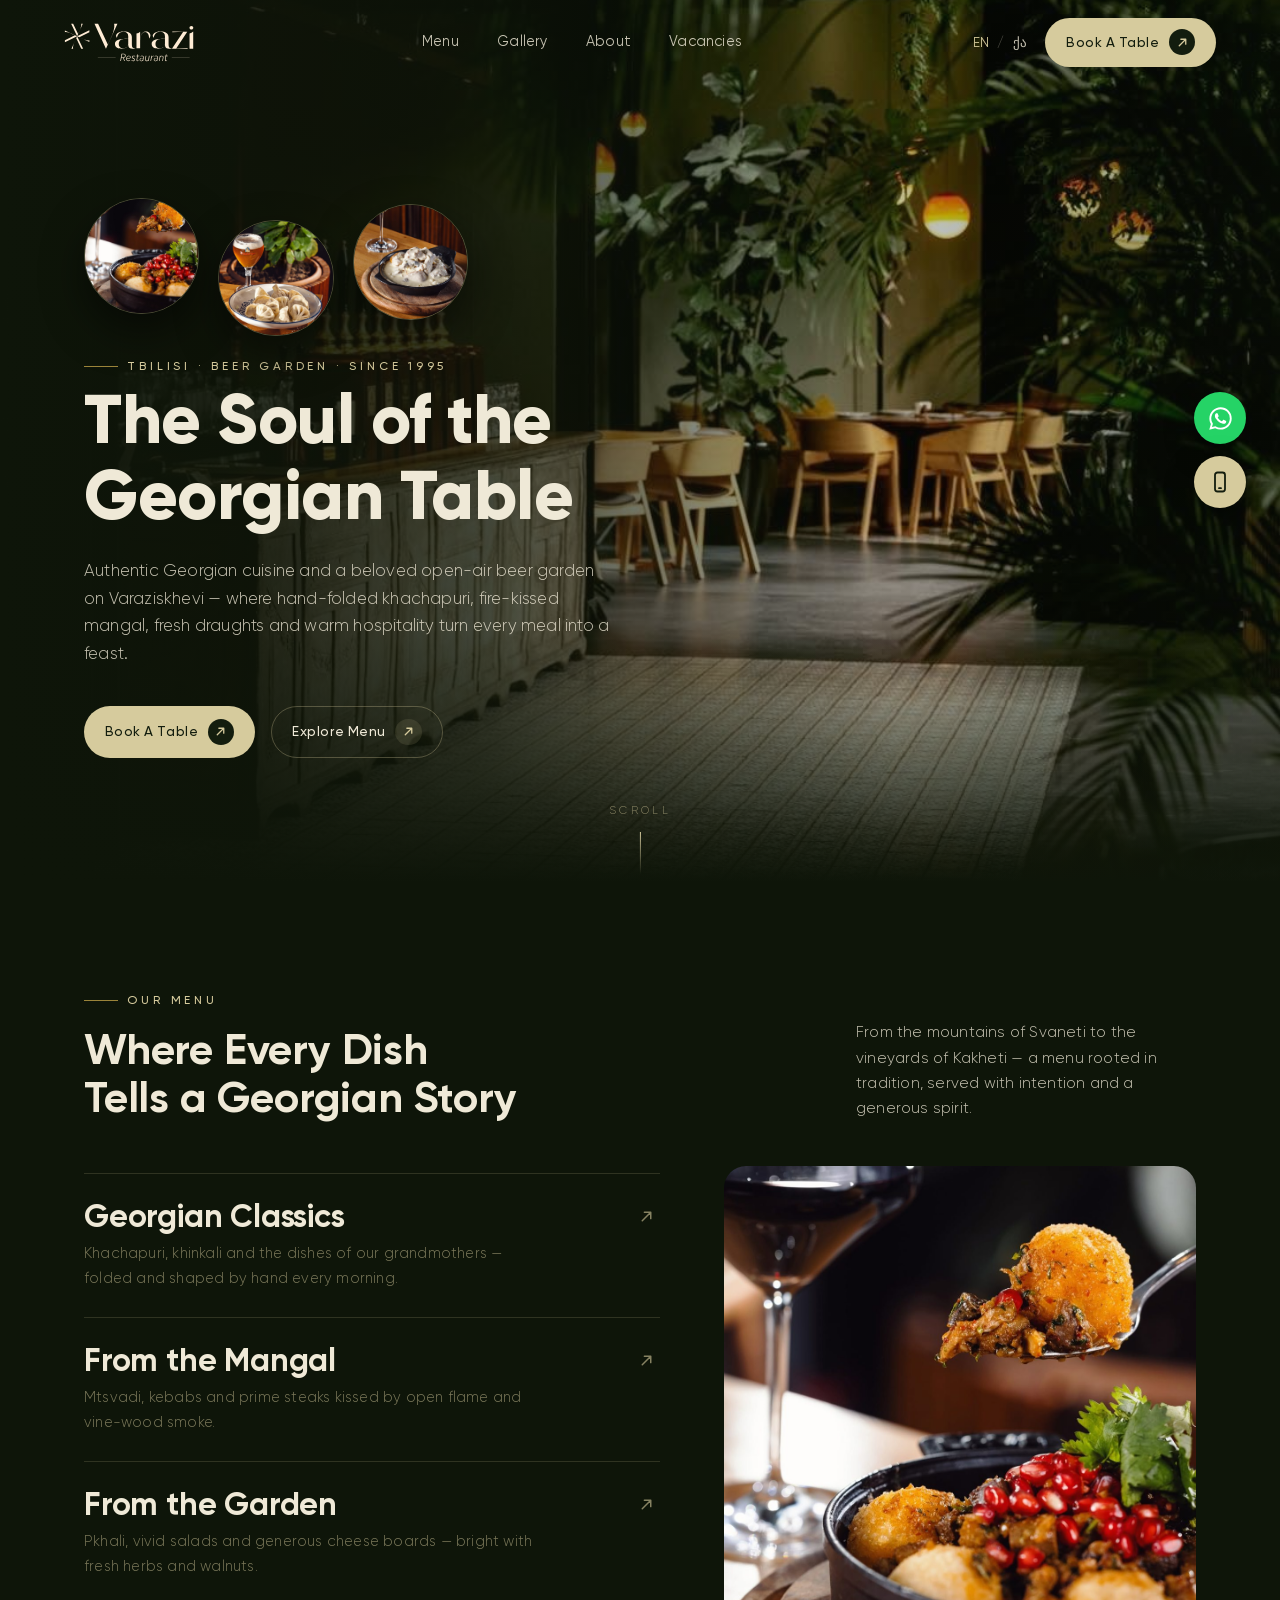
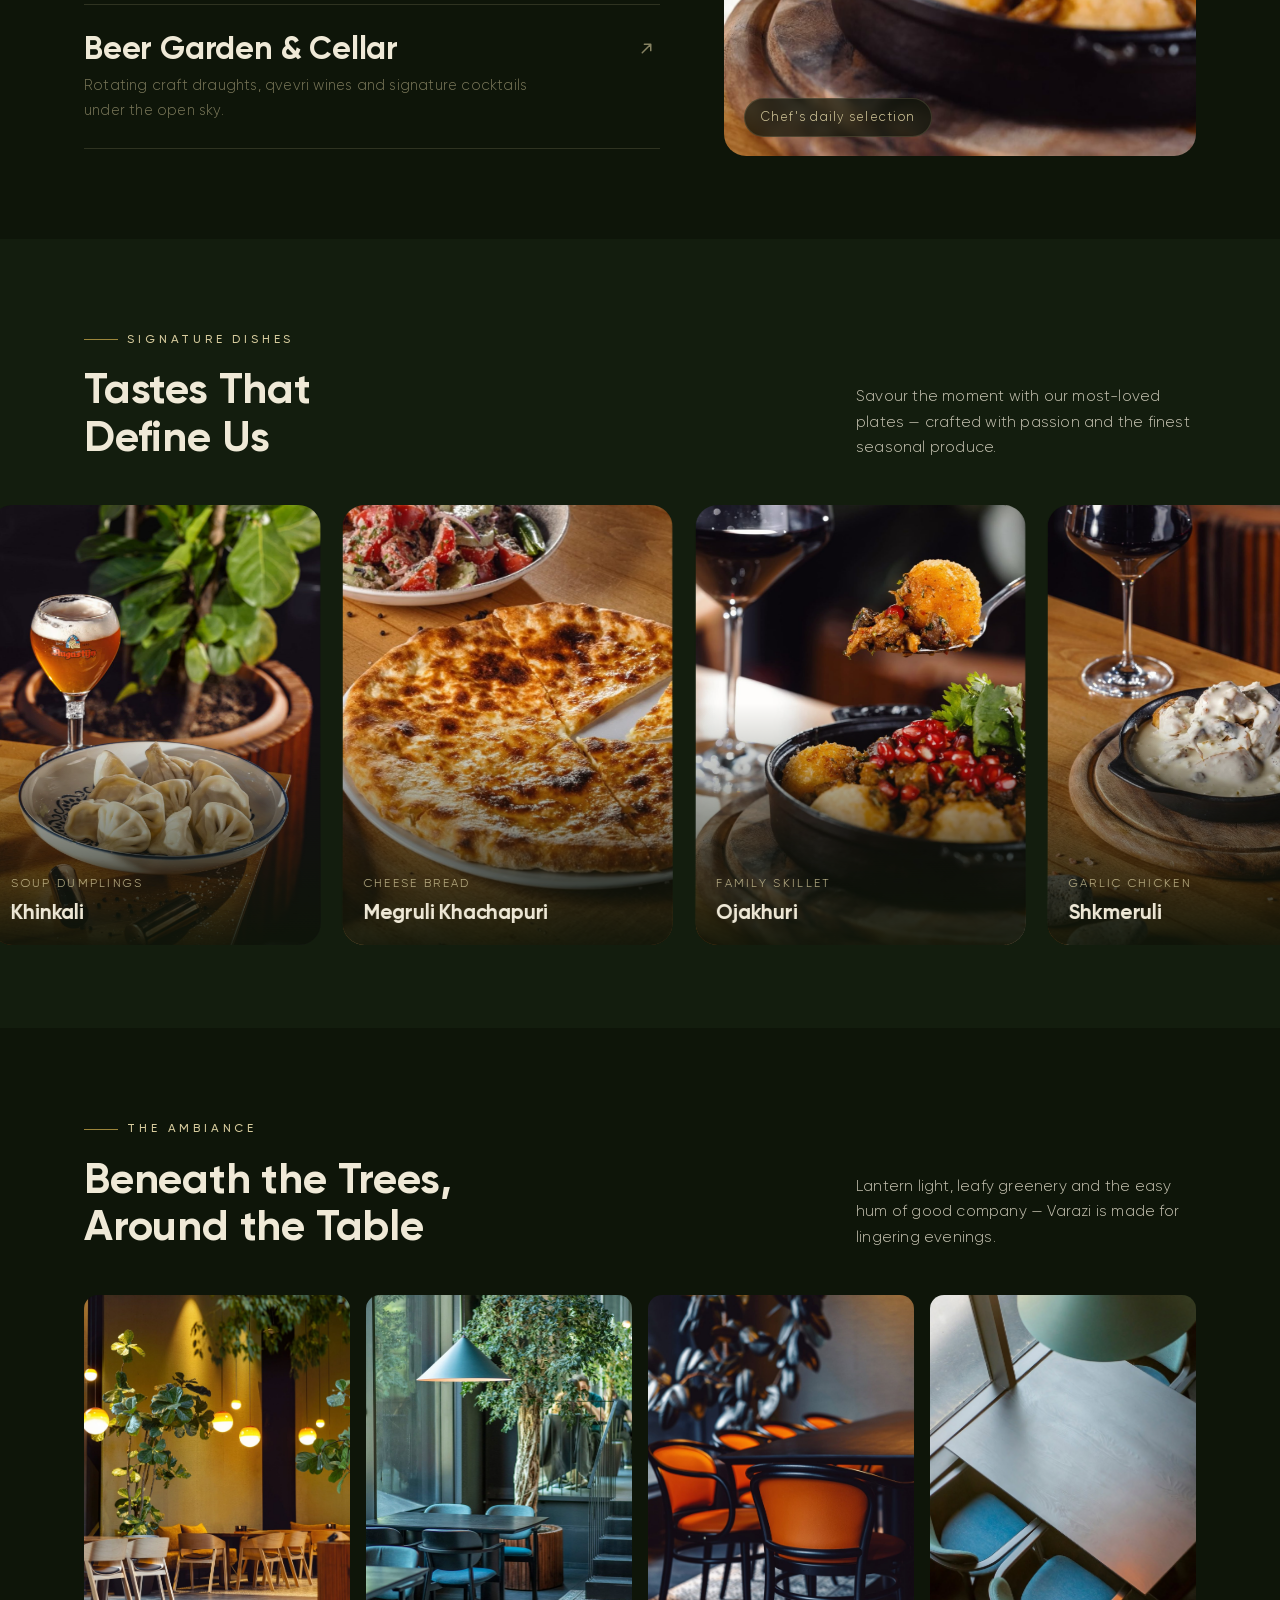
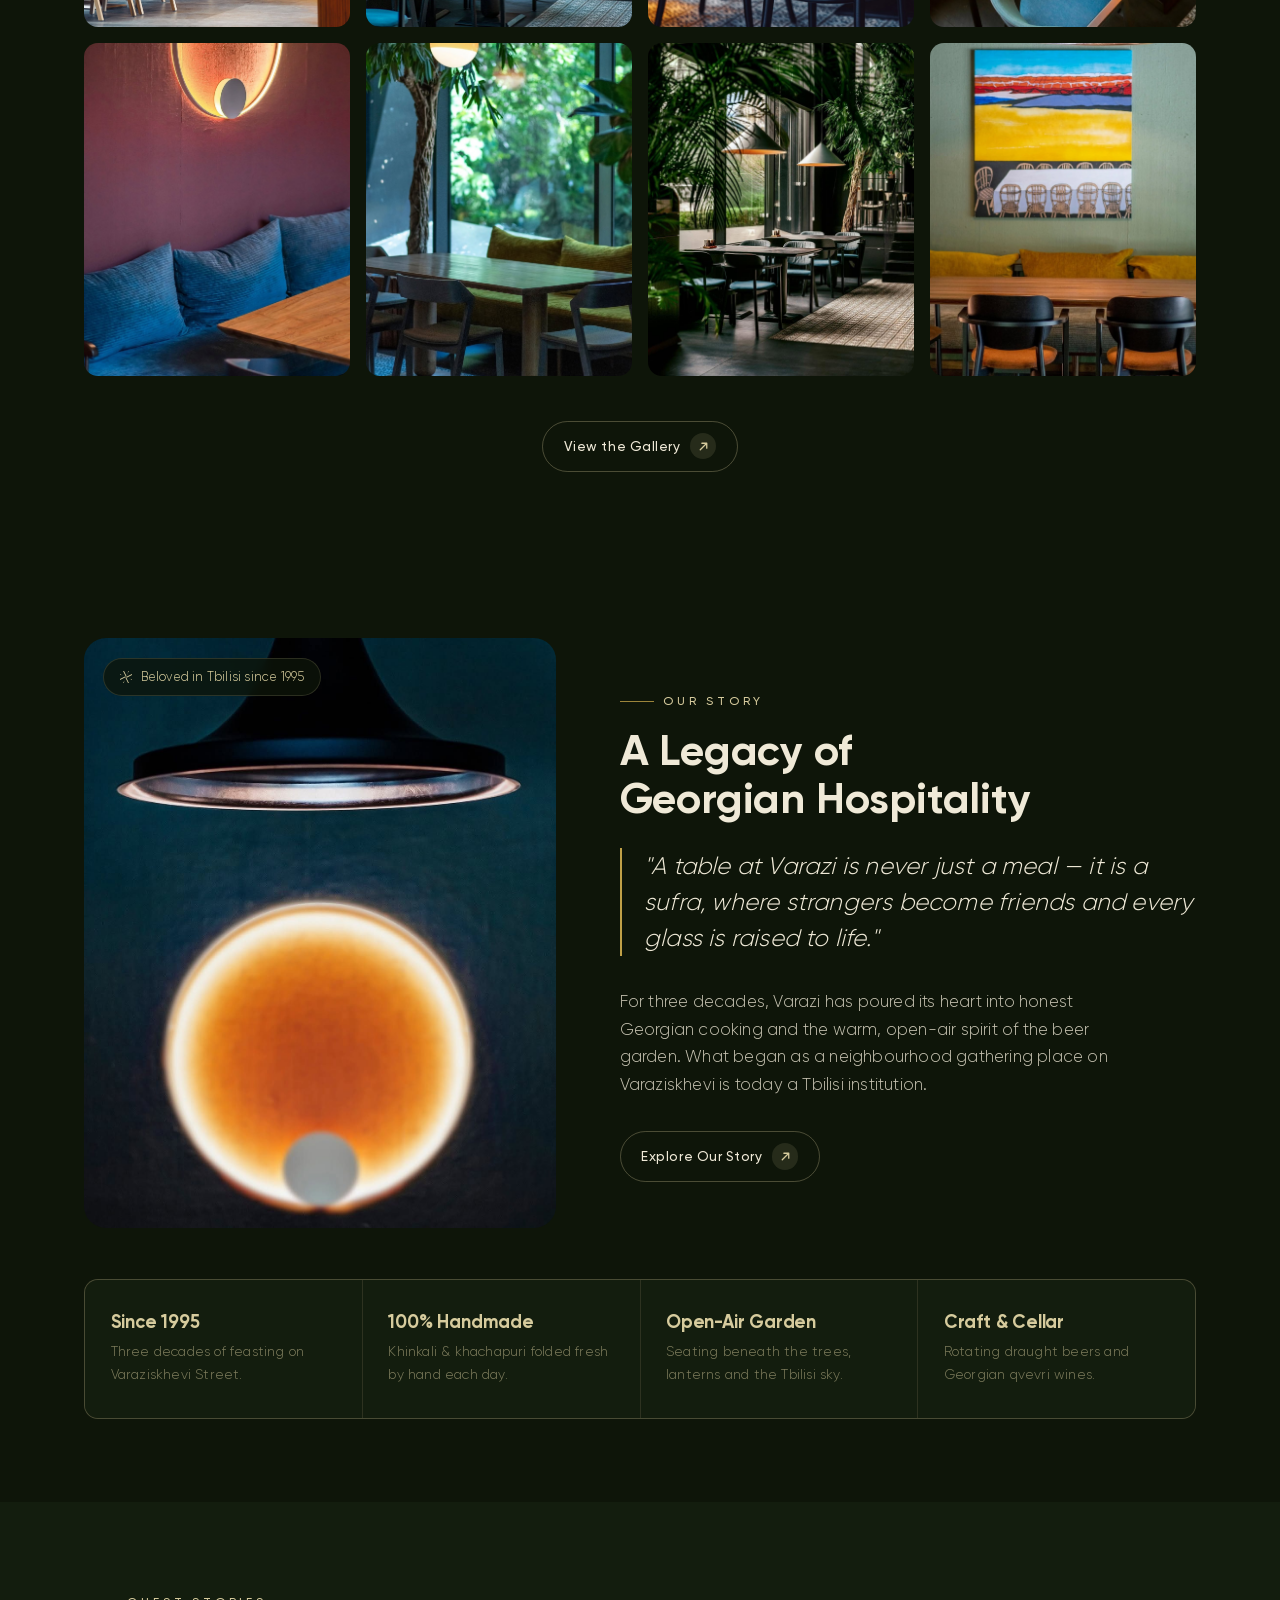
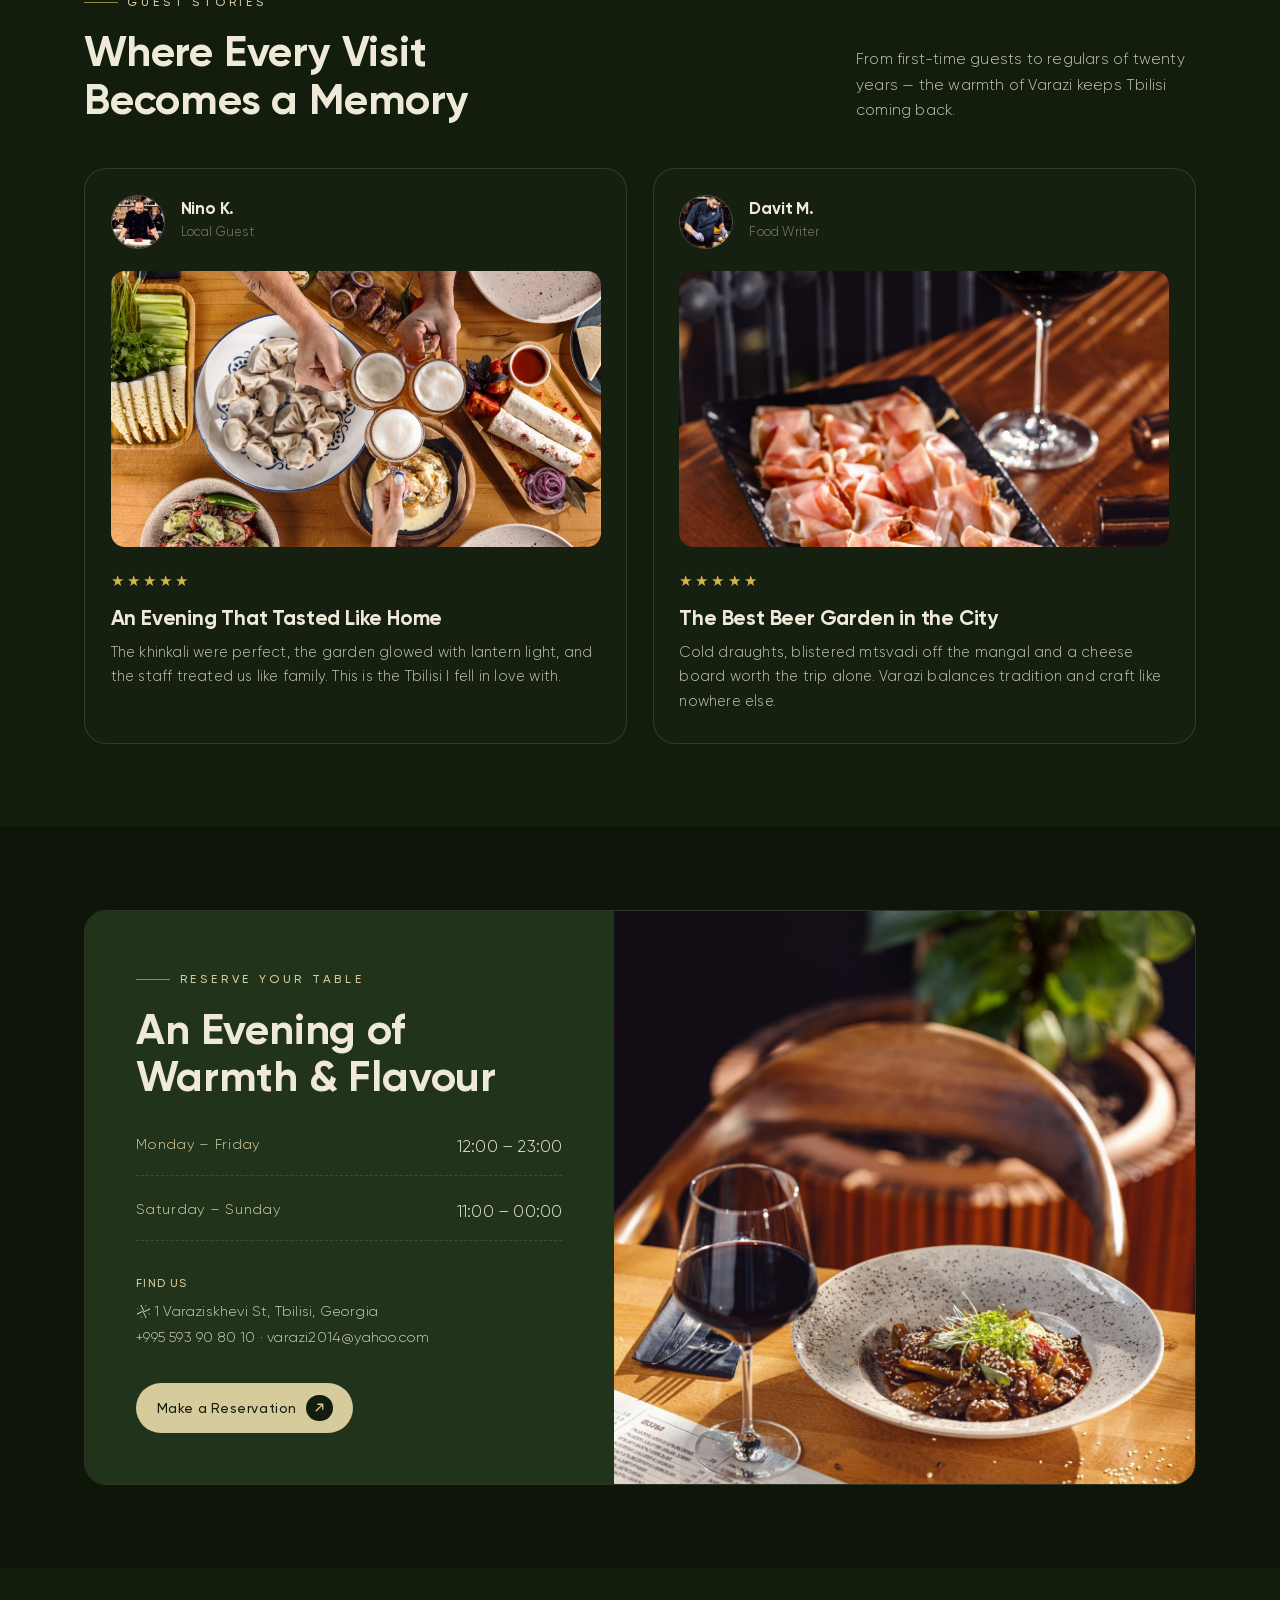
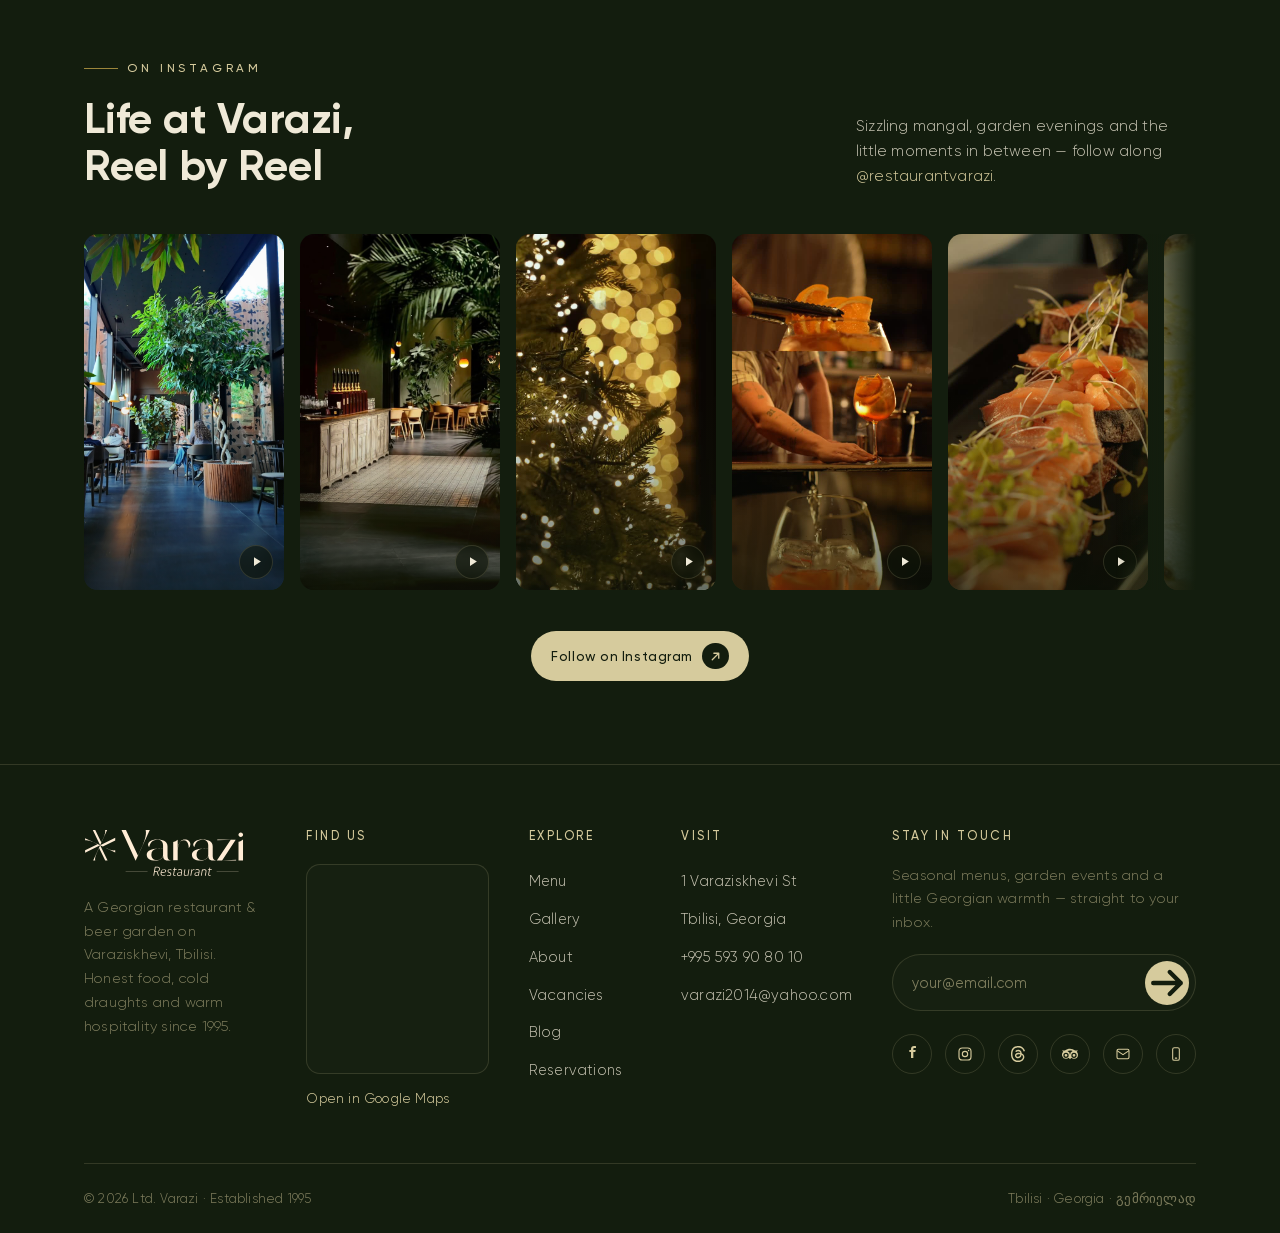
==== commit f11fbda0: "Update website (Mon 07/20/2026 22:10:51.12)" ====
--- a/index.html
+++ b/index.html
@@ -291,12 +291,12 @@
     </div>
     <div class="reels-viewport reveal">
     <div class="reels-track">
-      <a class="reel-card" href="https://www.instagram.com/restaurantvarazi/" target="_blank" rel="noopener" aria-label="Watch on Instagram"><img src="assets/img/pork-mcvadi.jpg" alt="Mtsvadi on the mangal"><span class="reel-play"><svg viewBox="0 0 24 24" fill="currentColor"><path d="M8 5v14l11-7z"/></svg></span></a>
-      <a class="reel-card" href="https://www.instagram.com/restaurantvarazi/" target="_blank" rel="noopener" aria-label="Watch on Instagram"><img src="assets/img/khinkali-2.jpg" alt="Folding khinkali"><span class="reel-play"><svg viewBox="0 0 24 24" fill="currentColor"><path d="M8 5v14l11-7z"/></svg></span></a>
-      <a class="reel-card" href="https://www.instagram.com/restaurantvarazi/" target="_blank" rel="noopener" aria-label="Watch on Instagram"><img src="assets/img/beer-3.jpg" alt="Fresh draught beer"><span class="reel-play"><svg viewBox="0 0 24 24" fill="currentColor"><path d="M8 5v14l11-7z"/></svg></span></a>
-      <a class="reel-card" href="https://www.instagram.com/restaurantvarazi/" target="_blank" rel="noopener" aria-label="Watch on Instagram"><img src="assets/img/interior-lighting-2.jpg" alt="Garden at night"><span class="reel-play"><svg viewBox="0 0 24 24" fill="currentColor"><path d="M8 5v14l11-7z"/></svg></span></a>
-      <a class="reel-card" href="https://www.instagram.com/restaurantvarazi/" target="_blank" rel="noopener" aria-label="Watch on Instagram"><img src="assets/img/khachapuri-megruli4.jpg" alt="Megruli khachapuri"><span class="reel-play"><svg viewBox="0 0 24 24" fill="currentColor"><path d="M8 5v14l11-7z"/></svg></span></a>
-      <a class="reel-card" href="https://www.instagram.com/restaurantvarazi/" target="_blank" rel="noopener" aria-label="Watch on Instagram"><img src="assets/img/cocktales-3.jpg" alt="Garden cocktails"><span class="reel-play"><svg viewBox="0 0 24 24" fill="currentColor"><path d="M8 5v14l11-7z"/></svg></span></a>
+      <a class="reel-card" data-reel="DaDz1dRgQX_" href="https://www.instagram.com/reel/DaDz1dRgQX_/" target="_blank" rel="noopener" aria-label="Play reel: a walk through Varazi"><img src="assets/img/reel-DaDz1dRgQX_.jpg" alt="A walk through Varazi"><span class="reel-play"><svg viewBox="0 0 24 24" fill="currentColor"><path d="M8 5v14l11-7z"/></svg></span></a>
+      <a class="reel-card" data-reel="DYuz6auAfjJ" href="https://www.instagram.com/reel/DYuz6auAfjJ/" target="_blank" rel="noopener" aria-label="Play reel: the bar and the taps"><img src="assets/img/reel-DYuz6auAfjJ.jpg" alt="The bar and the taps"><span class="reel-play"><svg viewBox="0 0 24 24" fill="currentColor"><path d="M8 5v14l11-7z"/></svg></span></a>
+      <a class="reel-card" data-reel="DSrkaOCjQVg" href="https://www.instagram.com/reel/DSrkaOCjQVg/" target="_blank" rel="noopener" aria-label="Play reel: festive nights at Varazi"><img src="assets/img/reel-DSrkaOCjQVg.jpg" alt="Festive nights at Varazi"><span class="reel-play"><svg viewBox="0 0 24 24" fill="currentColor"><path d="M8 5v14l11-7z"/></svg></span></a>
+      <a class="reel-card" data-reel="DM76ACONg3S" href="https://www.instagram.com/reel/DM76ACONg3S/" target="_blank" rel="noopener" aria-label="Play reel: cocktail craft"><img src="assets/img/reel-DM76ACONg3S.jpg" alt="Cocktail craft at the bar"><span class="reel-play"><svg viewBox="0 0 24 24" fill="currentColor"><path d="M8 5v14l11-7z"/></svg></span></a>
+      <a class="reel-card" data-reel="DMPwPAgt8Sh" href="https://www.instagram.com/reel/DMPwPAgt8Sh/" target="_blank" rel="noopener" aria-label="Play reel: plated in the kitchen"><img src="assets/img/reel-DMPwPAgt8Sh.jpg" alt="Plated in the kitchen"><span class="reel-play"><svg viewBox="0 0 24 24" fill="currentColor"><path d="M8 5v14l11-7z"/></svg></span></a>
+      <a class="reel-card" data-youtube="frpJt1A5dTw" data-wide="true" href="https://www.youtube.com/watch?v=frpJt1A5dTw" target="_blank" rel="noopener" aria-label="Play video: tasting Lazuri khachapuri"><img src="assets/img/video-frpJt1A5dTw.jpg" alt="Tasting Lazuri khachapuri at Varazi"><span class="reel-play"><svg viewBox="0 0 24 24" fill="currentColor"><path d="M8 5v14l11-7z"/></svg></span></a>
     </div>
       <button class="reels-nav prev" type="button" aria-label="Scroll reels left"><svg viewBox="0 0 24 24" fill="none" stroke="currentColor" stroke-width="2" stroke-linecap="round" stroke-linejoin="round"><path d="M15 18 9 12l6-6"/></svg></button>
       <button class="reels-nav next" type="button" aria-label="Scroll reels right"><svg viewBox="0 0 24 24" fill="none" stroke="currentColor" stroke-width="2" stroke-linecap="round" stroke-linejoin="round"><path d="m9 18 6-6-6-6"/></svg></button>
--- a/assets/css/styles.css
+++ b/assets/css/styles.css
@@ -573,6 +573,9 @@
 
 /* ---------- Gallery: video ---------- */
 .video-grid{display:grid;grid-template-columns:repeat(3,1fr);gap:1.2rem}
+/* Gallery video tab: one landscape feature, then the vertical reels — same cards as the home page */
+.video-feature{max-width:840px;margin:0 auto clamp(1.2rem,2.5vw,2rem)}
+.reel-grid{display:grid;grid-template-columns:repeat(5,1fr);gap:1rem}
 .video-card{position:relative;display:block;border-radius:var(--radius);overflow:hidden;aspect-ratio:16/9;background:var(--green-900);border:1px solid var(--line)}
 .video-card img{width:100%;height:100%;object-fit:cover;transition:transform 1s var(--ease)}
 .video-card:hover img{transform:scale(1.06)}
@@ -588,6 +591,16 @@
 .video-play svg{width:22px;height:22px;margin-left:2px}
 .video-card:hover .video-play{transform:translate(-50%,-50%) scale(1.1);background:var(--gold)}
 .video-cap{position:absolute;left:1.1rem;right:1.1rem;bottom:.9rem;z-index:2;font-size:.9rem;color:var(--cream);font-family:var(--serif)}
+/* Clips play here on the site instead of opening Instagram.
+   Reels are vertical, so the frame defaults to 9:16 and widens for landscape clips. */
+.vbox-frame{
+  width:min(420px,92vw);aspect-ratio:9/16;max-height:84vh;
+  border-radius:var(--radius);overflow:hidden;background:#000;box-shadow:0 30px 80px rgba(0,0,0,.6)
+}
+.vbox-frame.wide{width:min(980px,92vw);aspect-ratio:16/9}
+/* Instagram supplies its own chrome and white background — give it room instead of a fixed ratio */
+.vbox-frame.ig{width:min(400px,92vw);aspect-ratio:auto;height:min(84vh,720px);background:#fff}
+.vbox-frame iframe,.vbox-frame video{width:100%;height:100%;border:0;display:block}
 
 /* ============================================================
    INSTAGRAM REELS
@@ -828,6 +841,7 @@
   .menu-feature-img{aspect-ratio:16/10}
   .gal-grid{grid-template-columns:repeat(3,1fr)}
   .video-grid{grid-template-columns:repeat(2,1fr)}
+  .reel-grid{grid-template-columns:repeat(3,1fr)}
   .vacancy{flex-direction:column;align-items:flex-start;gap:.6rem}
 }
 @media(max-width:560px){
@@ -840,6 +854,7 @@
   html.lang-ka .section-title{font-size:1.4rem}
   .gal-grid{grid-template-columns:repeat(2,1fr)}
   .video-grid{grid-template-columns:1fr}
+  .reel-grid{grid-template-columns:repeat(2,1fr)}
   /* three tall photos would run very long on a phone — go one-up and wide */
   .gallery-row.trio{grid-template-columns:1fr}
   .gallery-row.trio figure{aspect-ratio:16/10}
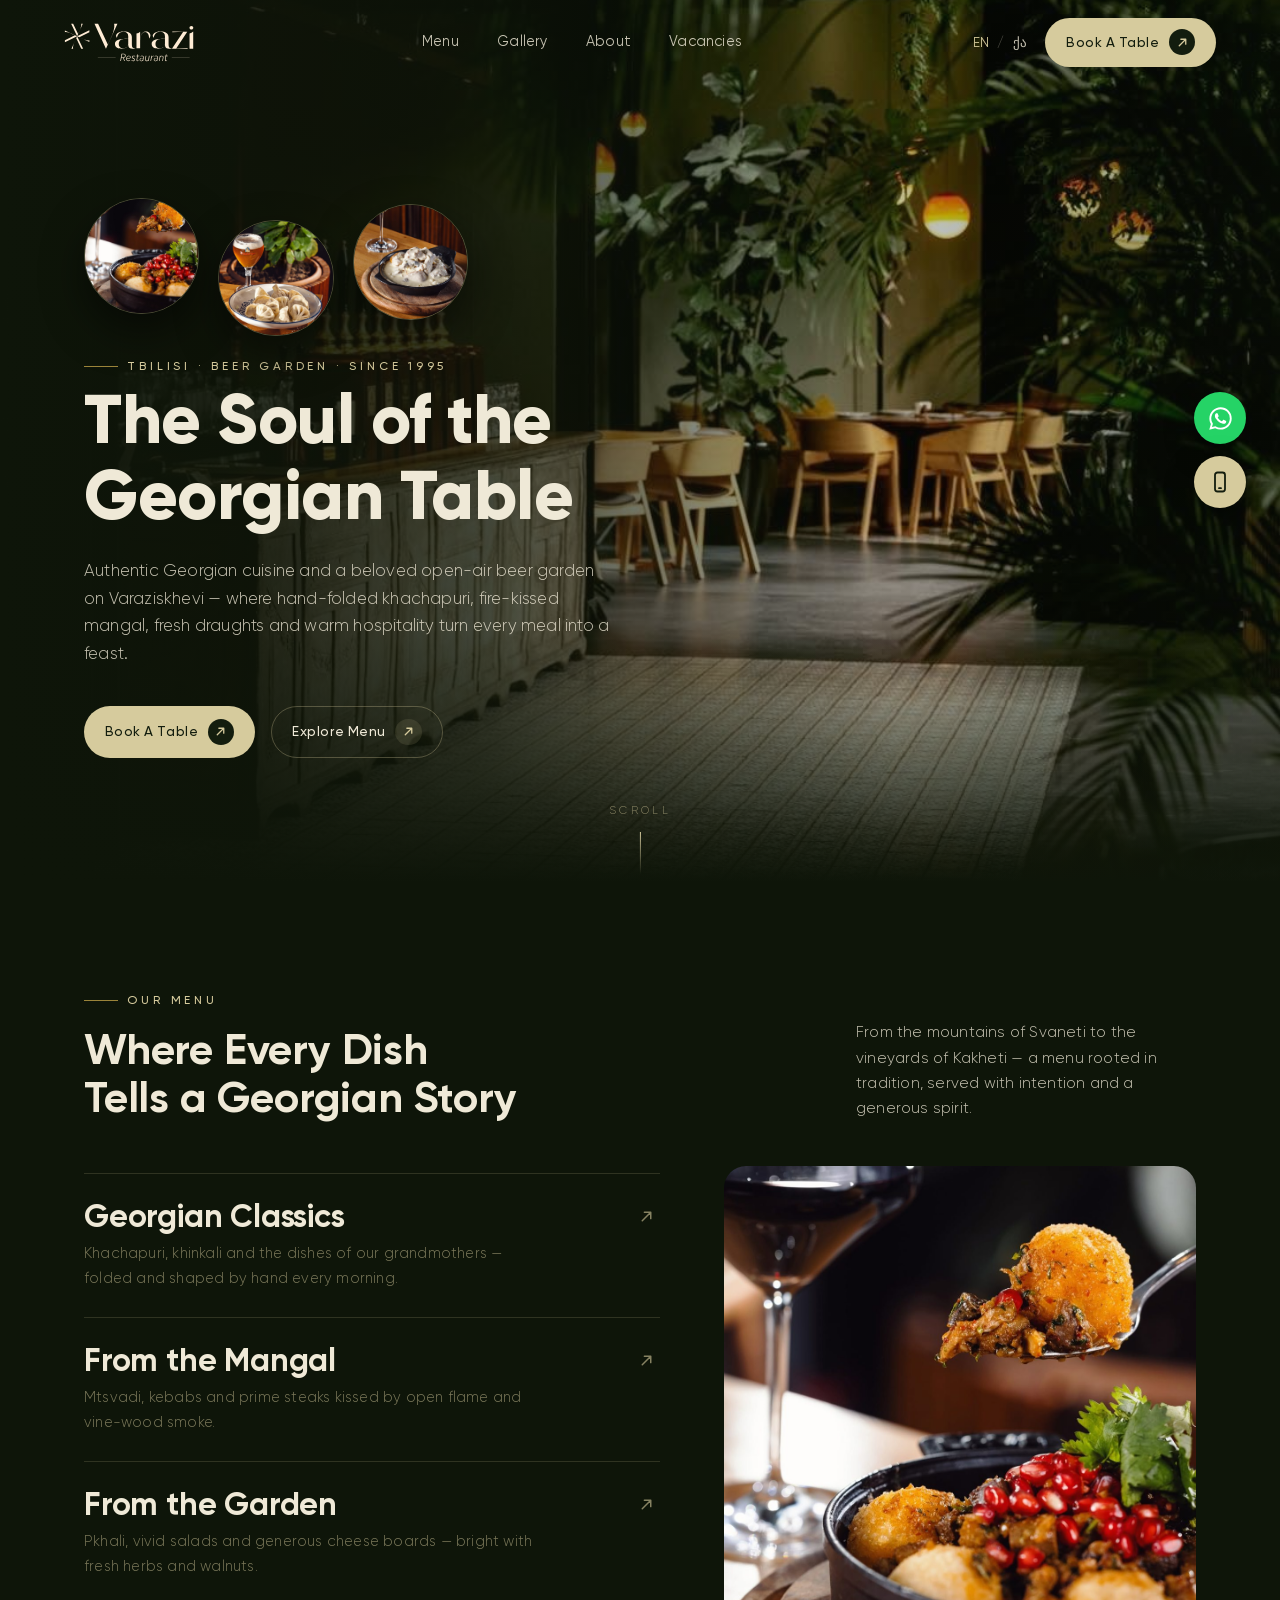
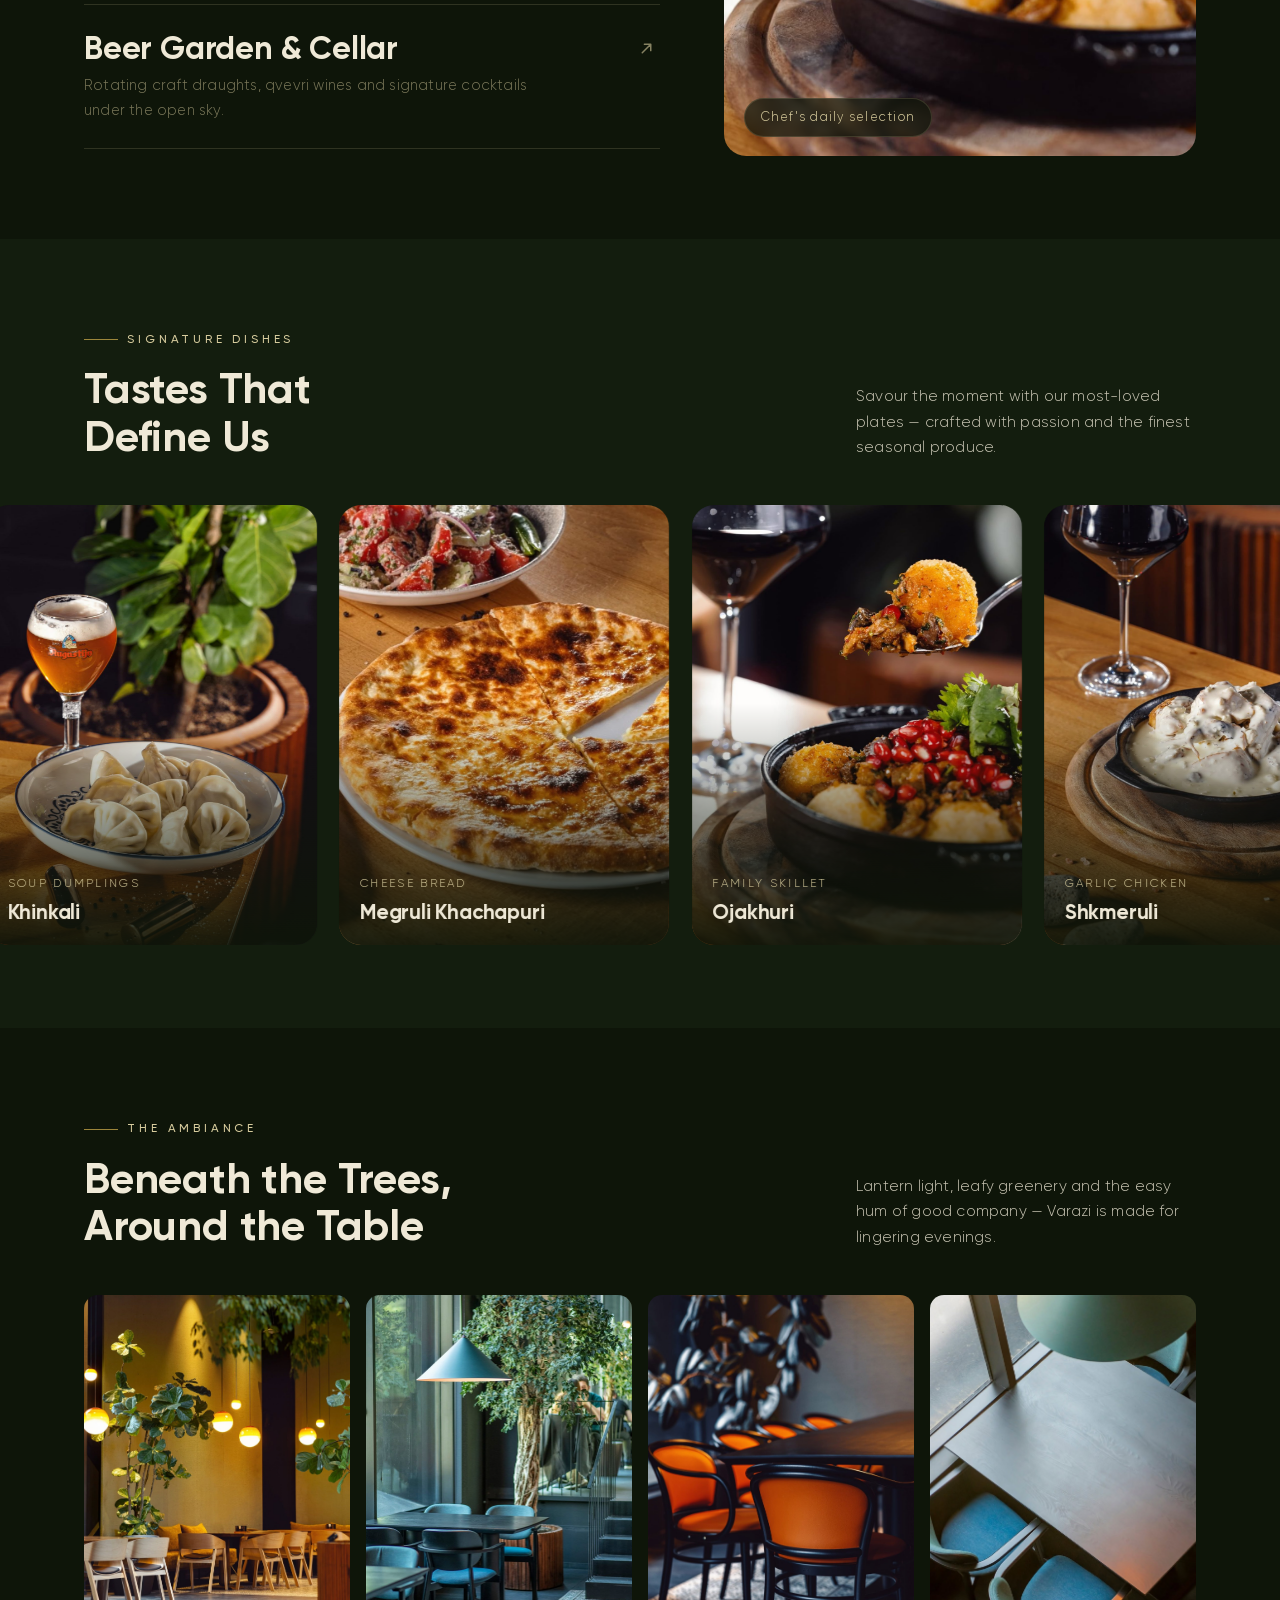
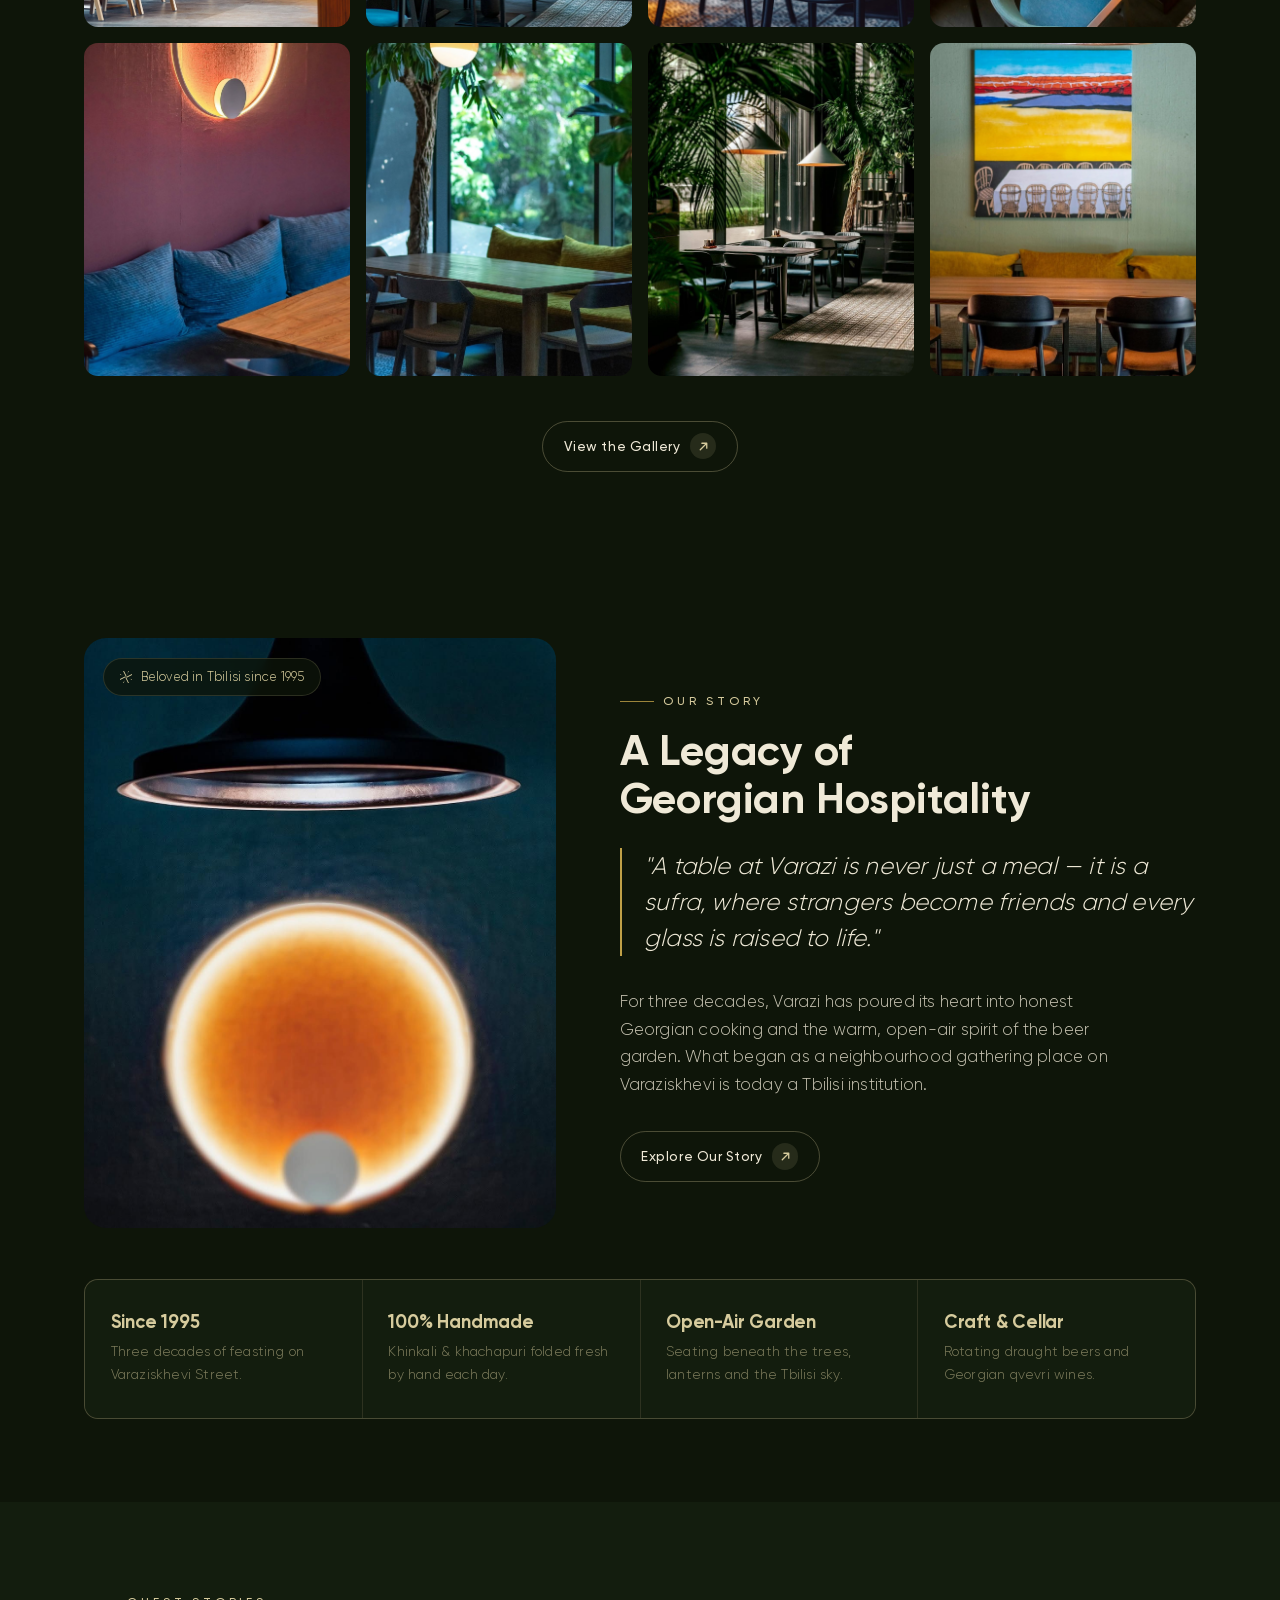
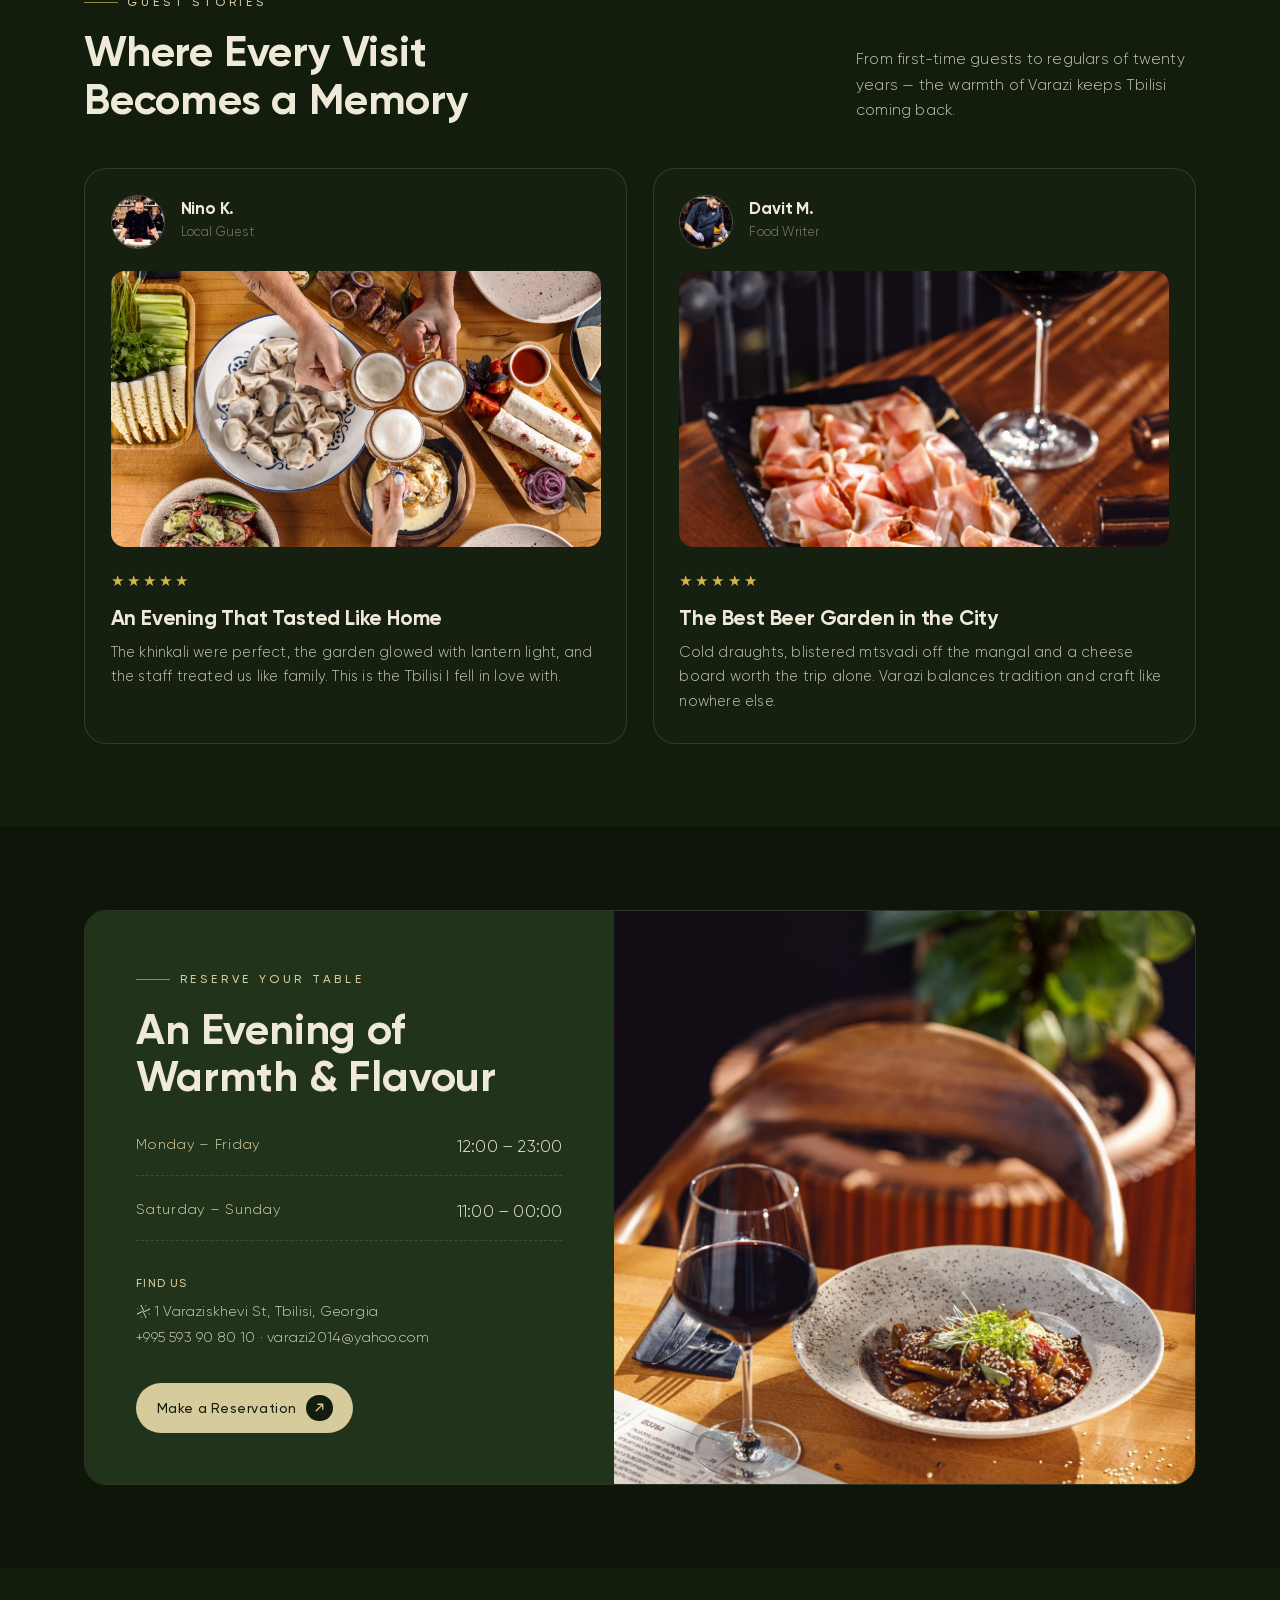
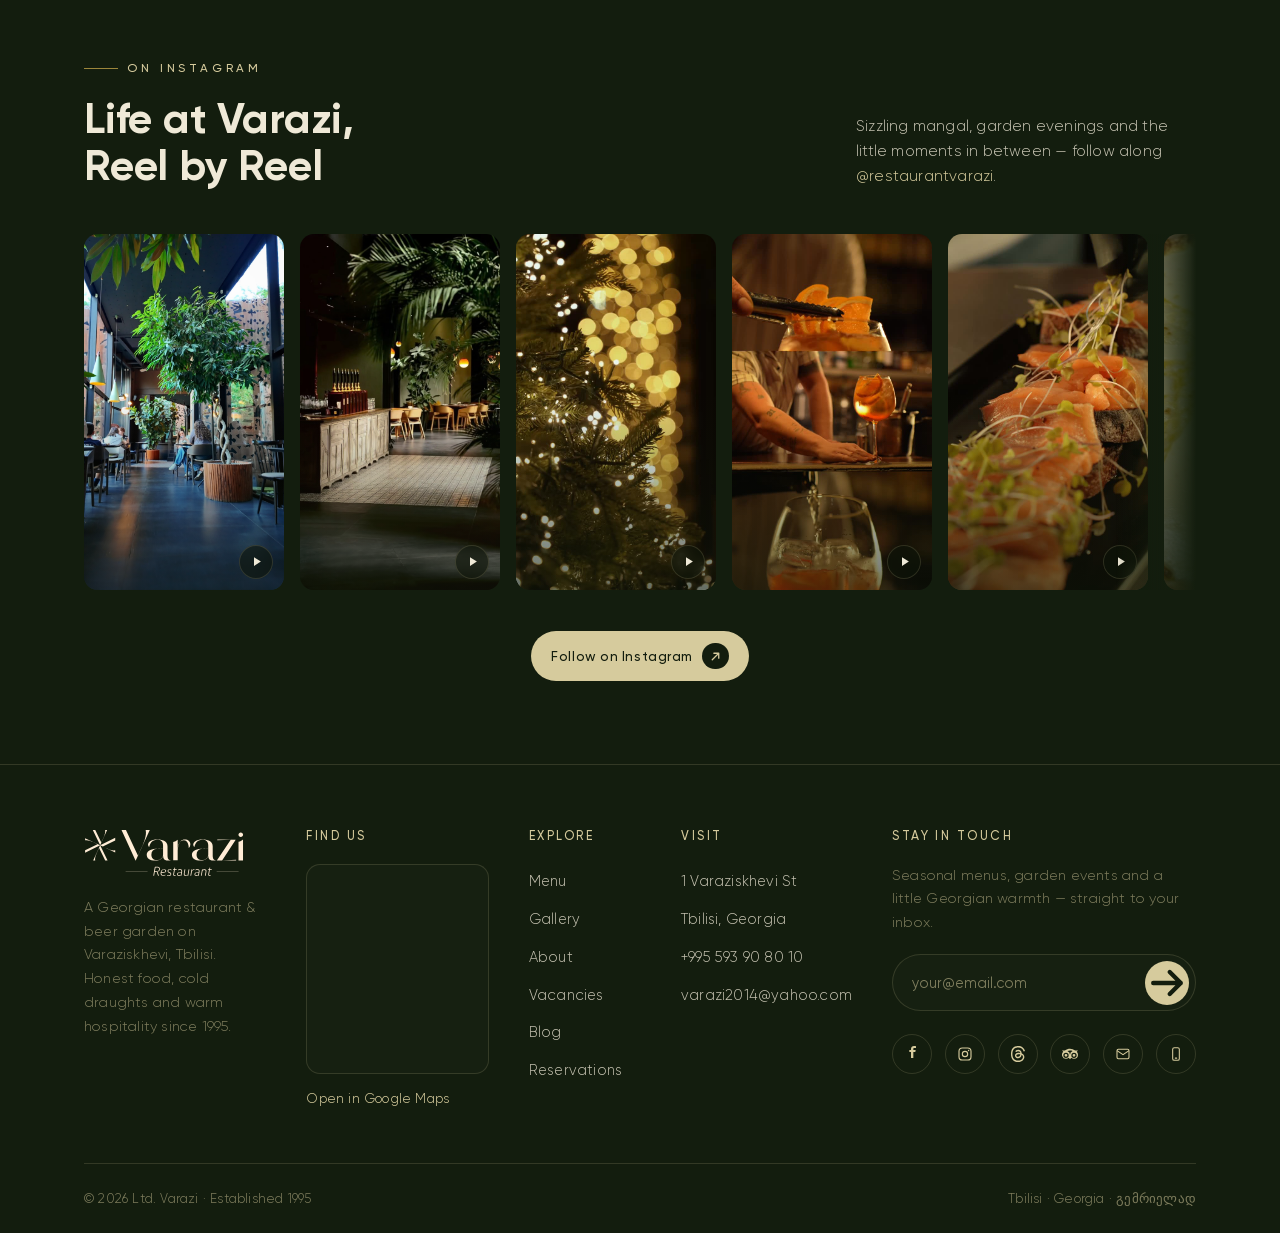
==== commit 228f1d82: "Update website (Mon 07/20/2026 22:44:10.65)" ====
--- a/index.html
+++ b/index.html
@@ -10,7 +10,7 @@
 <meta name="description" content="Authentic Georgian cuisine and a celebrated beer garden on Varaziskhevi, Tbilisi. Handmade khachapuri & khinkali, mangal grills, craft draughts and Georgian wine since 1995." />
 <link rel="preconnect" href="https://fonts.googleapis.com" />
 <link rel="preconnect" href="https://fonts.gstatic.com" crossorigin />
-<link rel="stylesheet" href="assets/css/styles.css?v=19" />
+<link rel="stylesheet" href="assets/css/styles.css?v=20" />
 </head>
 <body>
 
@@ -22,17 +22,17 @@
 (function(){
   var d = document.documentElement;
   if (!d.classList.contains('intro-on')) return;
-  /* ~1.13s hold + 0.6s exit ≈ 1.73s total. Spin stays at 1.7s/turn, so the
-     mark shows about two-thirds of a rotation before it swells. */
-  var MIN = 1130, CAP = 2130, t0 = Date.now();
+  /* ~2.3s hold + 1.35s fade ≈ 3.65s total. The half-turn runs 3.1s and is
+     still easing to its stop as the fade starts, so nothing lands abruptly. */
+  var MIN = 2300, CAP = 3300, t0 = Date.now();
   var hide  = function(){
     d.classList.add('intro-done');
-    /* Drop the sheet once the swell + fade have finished — visibility:hidden
-       would leave the mark spinning in the render tree for the life of the page. */
+    /* Drop the sheet once the fade has finished — visibility:hidden alone
+       would leave the mark in the render tree for the life of the page. */
     setTimeout(function(){
       var el = document.querySelector('.intro');
       if (el && el.parentNode) el.parentNode.removeChild(el);
-    }, 800);
+    }, 1500);
   };
   var ready = function(){ setTimeout(hide, Math.max(0, MIN - (Date.now() - t0))); };
   if (document.readyState === 'complete') ready();
@@ -291,11 +291,11 @@
     </div>
     <div class="reels-viewport reveal">
     <div class="reels-track">
-      <a class="reel-card" data-reel="DaDz1dRgQX_" href="https://www.instagram.com/reel/DaDz1dRgQX_/" target="_blank" rel="noopener" aria-label="Play reel: a walk through Varazi"><img src="assets/img/reel-DaDz1dRgQX_.jpg" alt="A walk through Varazi"><span class="reel-play"><svg viewBox="0 0 24 24" fill="currentColor"><path d="M8 5v14l11-7z"/></svg></span></a>
-      <a class="reel-card" data-reel="DYuz6auAfjJ" href="https://www.instagram.com/reel/DYuz6auAfjJ/" target="_blank" rel="noopener" aria-label="Play reel: the bar and the taps"><img src="assets/img/reel-DYuz6auAfjJ.jpg" alt="The bar and the taps"><span class="reel-play"><svg viewBox="0 0 24 24" fill="currentColor"><path d="M8 5v14l11-7z"/></svg></span></a>
-      <a class="reel-card" data-reel="DSrkaOCjQVg" href="https://www.instagram.com/reel/DSrkaOCjQVg/" target="_blank" rel="noopener" aria-label="Play reel: festive nights at Varazi"><img src="assets/img/reel-DSrkaOCjQVg.jpg" alt="Festive nights at Varazi"><span class="reel-play"><svg viewBox="0 0 24 24" fill="currentColor"><path d="M8 5v14l11-7z"/></svg></span></a>
-      <a class="reel-card" data-reel="DM76ACONg3S" href="https://www.instagram.com/reel/DM76ACONg3S/" target="_blank" rel="noopener" aria-label="Play reel: cocktail craft"><img src="assets/img/reel-DM76ACONg3S.jpg" alt="Cocktail craft at the bar"><span class="reel-play"><svg viewBox="0 0 24 24" fill="currentColor"><path d="M8 5v14l11-7z"/></svg></span></a>
-      <a class="reel-card" data-reel="DMPwPAgt8Sh" href="https://www.instagram.com/reel/DMPwPAgt8Sh/" target="_blank" rel="noopener" aria-label="Play reel: plated in the kitchen"><img src="assets/img/reel-DMPwPAgt8Sh.jpg" alt="Plated in the kitchen"><span class="reel-play"><svg viewBox="0 0 24 24" fill="currentColor"><path d="M8 5v14l11-7z"/></svg></span></a>
+      <a class="reel-card" data-video="assets/video/reel-DaDz1dRgQX_.mp4" href="https://www.instagram.com/reel/DaDz1dRgQX_/" target="_blank" rel="noopener" aria-label="Play reel: a walk through Varazi"><img src="assets/img/reel-DaDz1dRgQX_.jpg" alt="A walk through Varazi"><span class="reel-play"><svg viewBox="0 0 24 24" fill="currentColor"><path d="M8 5v14l11-7z"/></svg></span></a>
+      <a class="reel-card" data-video="assets/video/reel-DYuz6auAfjJ.mp4" href="https://www.instagram.com/reel/DYuz6auAfjJ/" target="_blank" rel="noopener" aria-label="Play reel: the bar and the taps"><img src="assets/img/reel-DYuz6auAfjJ.jpg" alt="The bar and the taps"><span class="reel-play"><svg viewBox="0 0 24 24" fill="currentColor"><path d="M8 5v14l11-7z"/></svg></span></a>
+      <a class="reel-card" data-video="assets/video/reel-DSrkaOCjQVg.mp4" href="https://www.instagram.com/reel/DSrkaOCjQVg/" target="_blank" rel="noopener" aria-label="Play reel: festive nights at Varazi"><img src="assets/img/reel-DSrkaOCjQVg.jpg" alt="Festive nights at Varazi"><span class="reel-play"><svg viewBox="0 0 24 24" fill="currentColor"><path d="M8 5v14l11-7z"/></svg></span></a>
+      <a class="reel-card" data-video="assets/video/reel-DM76ACONg3S.mp4" href="https://www.instagram.com/reel/DM76ACONg3S/" target="_blank" rel="noopener" aria-label="Play reel: cocktail craft"><img src="assets/img/reel-DM76ACONg3S.jpg" alt="Cocktail craft at the bar"><span class="reel-play"><svg viewBox="0 0 24 24" fill="currentColor"><path d="M8 5v14l11-7z"/></svg></span></a>
+      <a class="reel-card" data-video="assets/video/reel-DMPwPAgt8Sh.mp4" href="https://www.instagram.com/reel/DMPwPAgt8Sh/" target="_blank" rel="noopener" aria-label="Play reel: plated in the kitchen"><img src="assets/img/reel-DMPwPAgt8Sh.jpg" alt="Plated in the kitchen"><span class="reel-play"><svg viewBox="0 0 24 24" fill="currentColor"><path d="M8 5v14l11-7z"/></svg></span></a>
       <a class="reel-card" data-youtube="frpJt1A5dTw" data-wide="true" href="https://www.youtube.com/watch?v=frpJt1A5dTw" target="_blank" rel="noopener" aria-label="Play video: tasting Lazuri khachapuri"><img src="assets/img/video-frpJt1A5dTw.jpg" alt="Tasting Lazuri khachapuri at Varazi"><span class="reel-play"><svg viewBox="0 0 24 24" fill="currentColor"><path d="M8 5v14l11-7z"/></svg></span></a>
     </div>
       <button class="reels-nav prev" type="button" aria-label="Scroll reels left"><svg viewBox="0 0 24 24" fill="none" stroke="currentColor" stroke-width="2" stroke-linecap="round" stroke-linejoin="round"><path d="M15 18 9 12l6-6"/></svg></button>
@@ -394,6 +394,6 @@
 })();
 </script>
 <script src="assets/js/i18n.js?v=3"></script>
-<script src="assets/js/main.js?v=7"></script>
+<script src="assets/js/main.js?v=8"></script>
 </body>
 </html>
--- a/assets/css/styles.css
+++ b/assets/css/styles.css
@@ -668,30 +668,41 @@
 html.js.intro-on .intro{
   display:grid;place-items:center;overflow:hidden;   /* clips the mark as it grows past the edges */
   position:fixed;inset:0;z-index:200;background:var(--green-950);
-  animation:intro-failsafe .6s var(--ease) 4s forwards;
-}
+  animation:intro-failsafe .6s var(--ease) 5.5s forwards;   /* only if the script never runs */
+}
+/* The symbol fills the viewport and makes one slow half-turn, like a lock
+   being turned open — then the sheet lifts off it. The SVG carries its own
+   faded gradients, so it is painted as an image rather than a flat mask.
+
+   Rotation uses the individual `rotate` property and the exit uses `scale`,
+   deliberately kept apart: if both rode on `transform`, cancelling the
+   animation at exit would reset the turn to 0deg and the mark would visibly
+   jump backwards. Kept separate, the turn simply carries on through the fade. */
 .intro-mark{
-  width:clamp(56px,9vw,88px);height:clamp(56px,9vw,88px);
-  background:var(--gold);
-  -webkit-mask:url('../icons/varazi-mark.svg') center/contain no-repeat;
-  mask:url('../icons/varazi-mark.svg') center/contain no-repeat;
-  animation:mark-spin 1.7s linear infinite;
-  /* Grown via width/height rather than scale: a transform would just stretch
-     the rasterised mask and the thin arms would go soft at this magnification. */
-  transition:width .6s cubic-bezier(.5,0,.75,0),height .6s cubic-bezier(.5,0,.75,0);
-}
+  width:104vmax;height:104vmax;
+  background:url('../img/intro-symbol.svg') center/contain no-repeat;
+  rotate:0deg;
+  animation:intro-turn 3.1s cubic-bezier(.4,0,.25,1) forwards;
+  /* Opacity runs longer than the scale and on a near-symmetric curve, so the
+     mark holds its presence a moment before thinning out across a long tail
+     rather than dropping away the instant the exit begins. */
+  transition:scale 1.15s var(--ease),opacity 1.35s cubic-bezier(.45,0,.55,1);
+}
+@keyframes intro-turn{from{rotate:0deg}to{rotate:180deg}}
+
 /* Hold the page still behind the sheet */
 html.js.intro-on:not(.intro-done) body{overflow:hidden}
 
-/* The exit: the mark swells past the edges, then the sheet fades off it */
-html.js.intro-on.intro-done .intro-mark{width:110vmax;height:110vmax}
+/* The exit: the turn keeps easing to its stop while the mark opens out and fades,
+   then the sheet follows it off a beat later so the two fades overlap. */
+html.js.intro-on.intro-done .intro-mark{scale:1.12;opacity:0}
 html.js.intro-on.intro-done .intro{
   animation:none;opacity:0;visibility:hidden;
-  transition:opacity .43s var(--ease) .17s,visibility 0s linear .6s;
+  transition:opacity .95s var(--ease) .4s,visibility 0s linear 1.35s;
 }
 @keyframes intro-failsafe{to{opacity:0;visibility:hidden}}
 @media(prefers-reduced-motion:reduce){
-  .intro-mark{animation-duration:4s;transition-duration:.3s}
+  .intro-mark{animation:none;rotate:none;transition-duration:.3s}
 }
 
 /* ============================================================
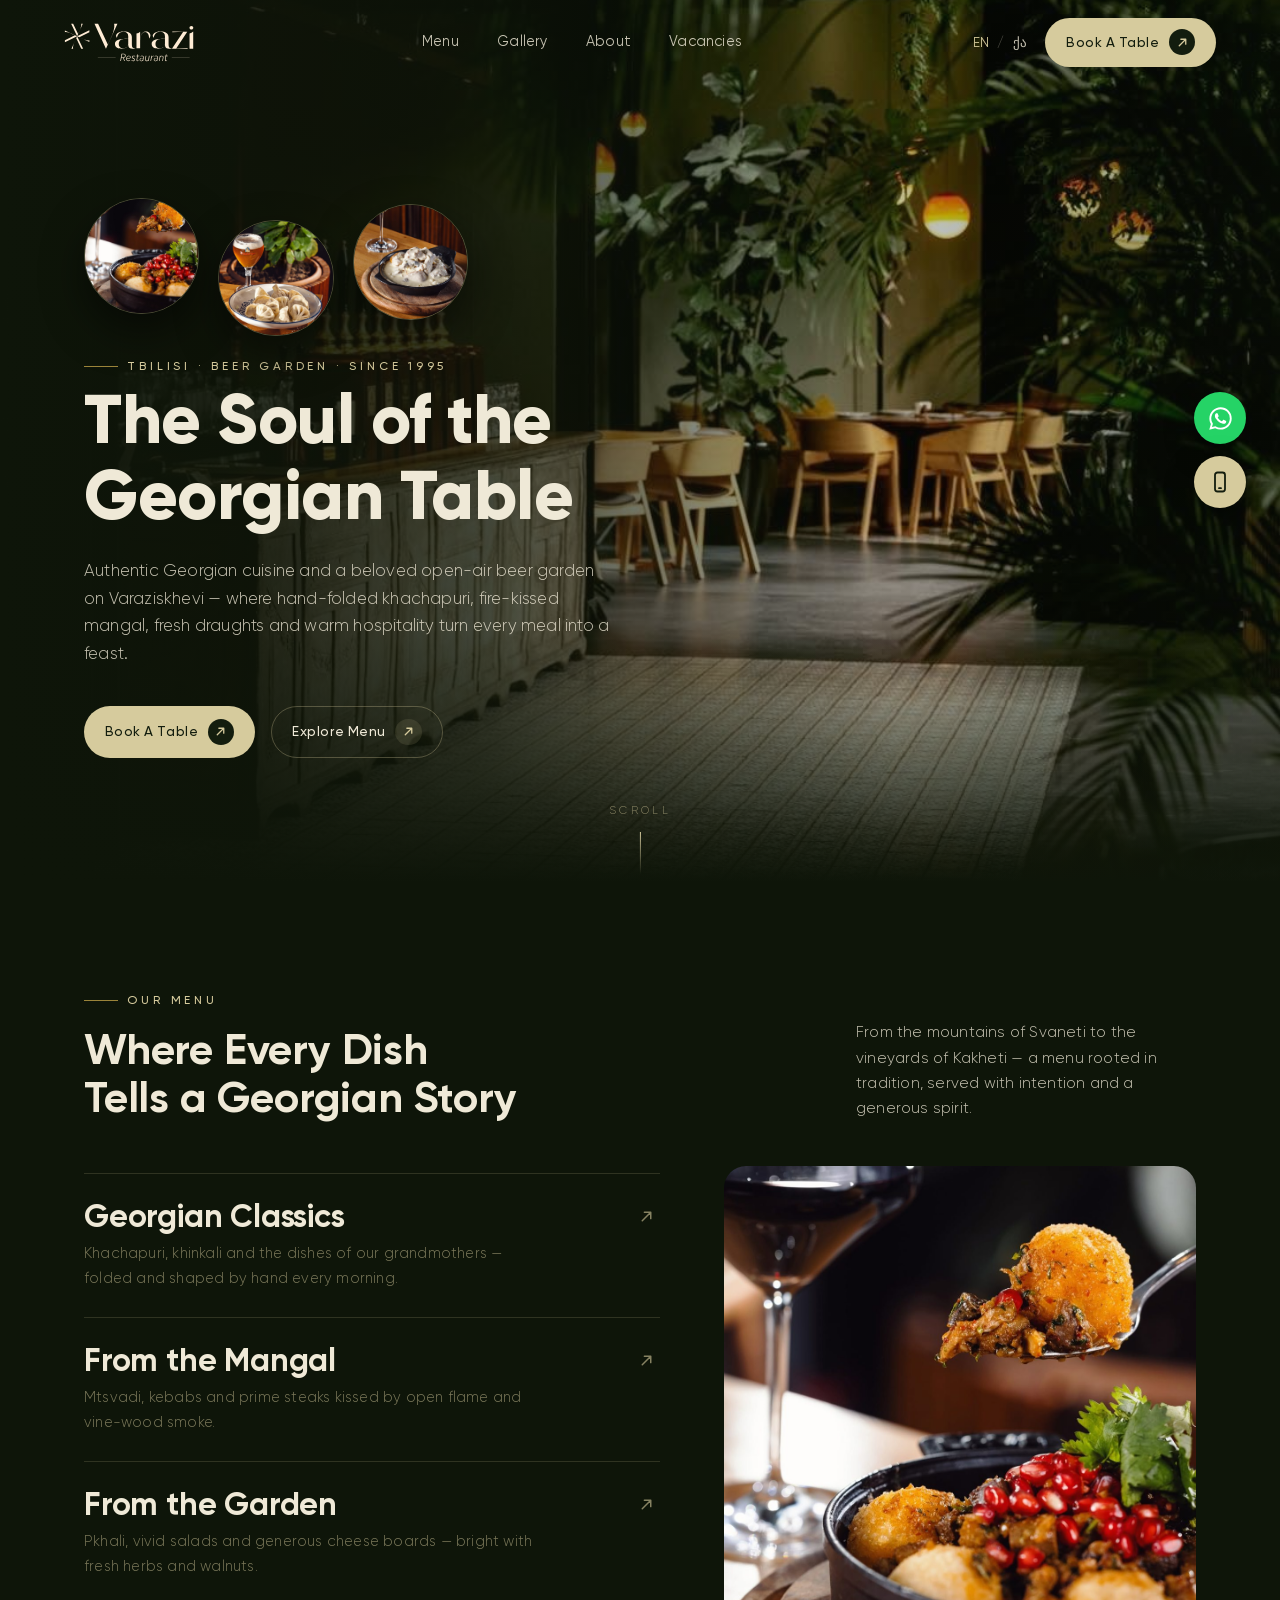
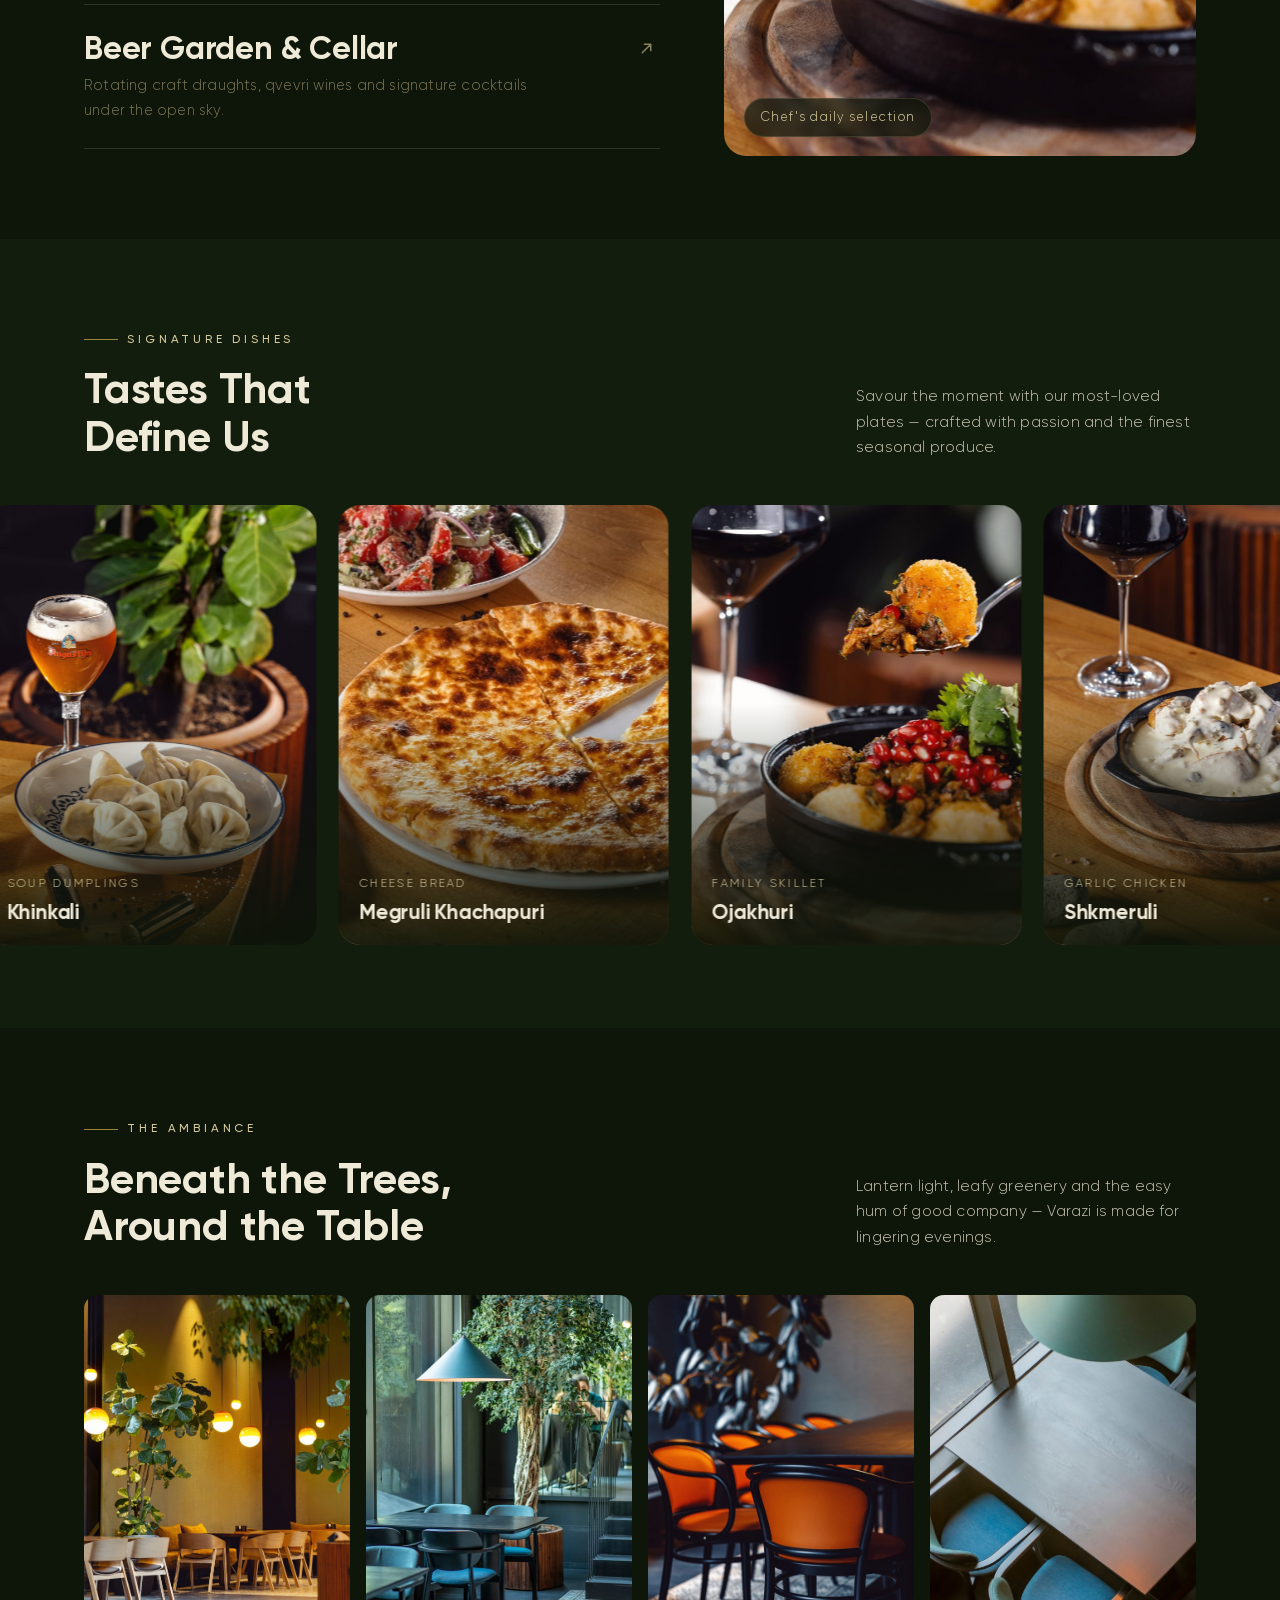
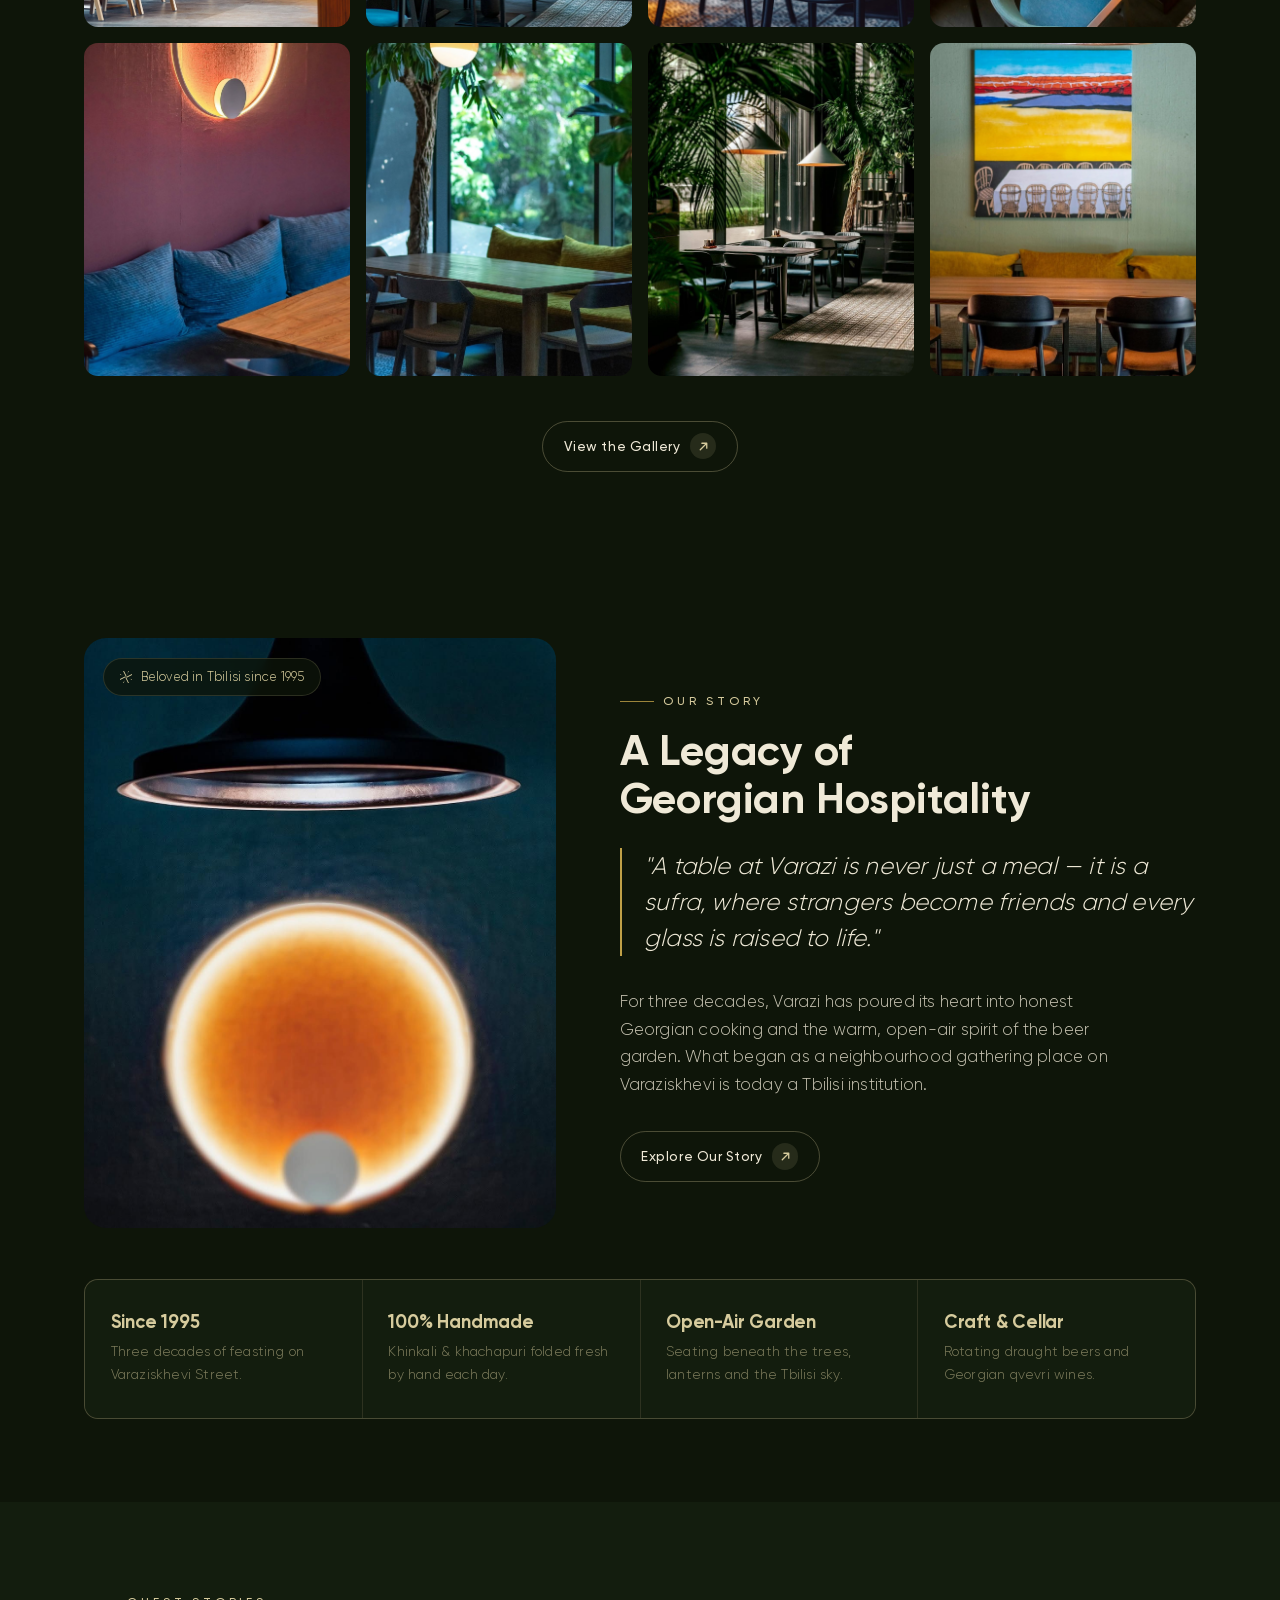
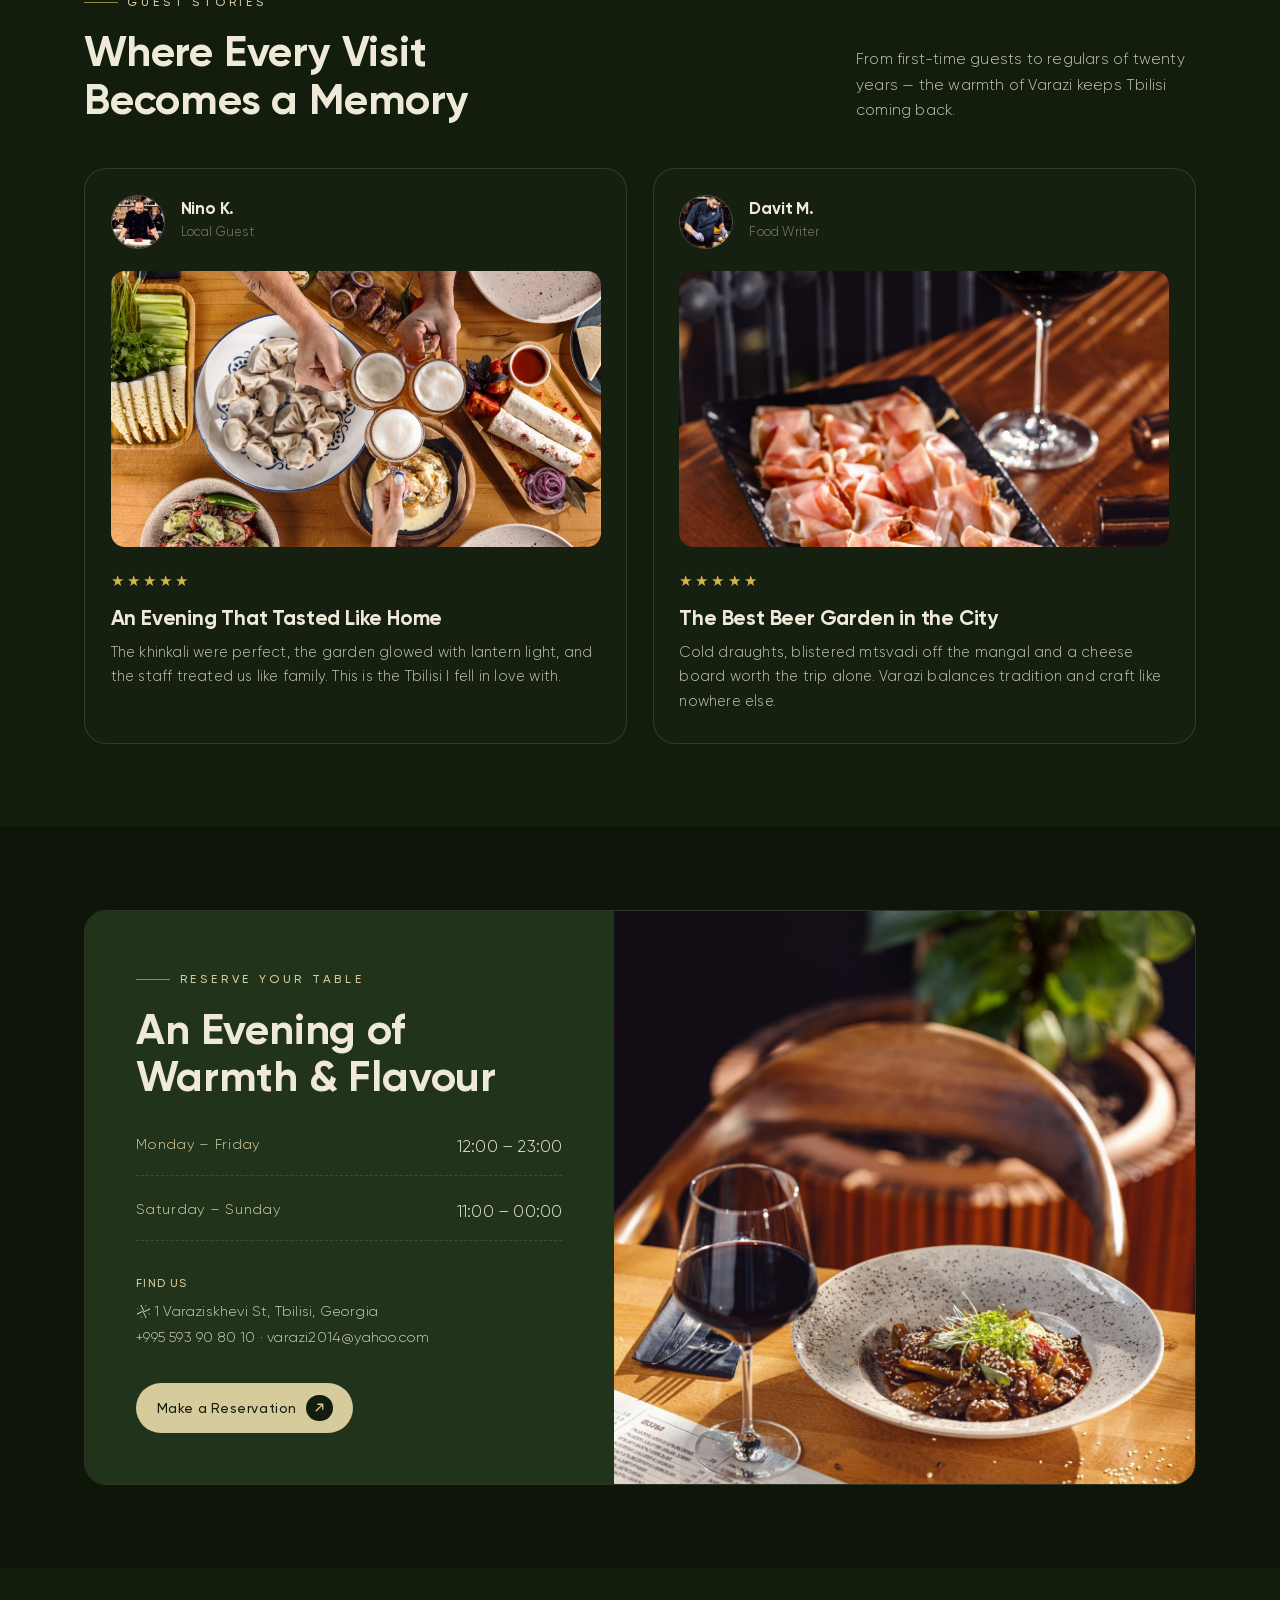
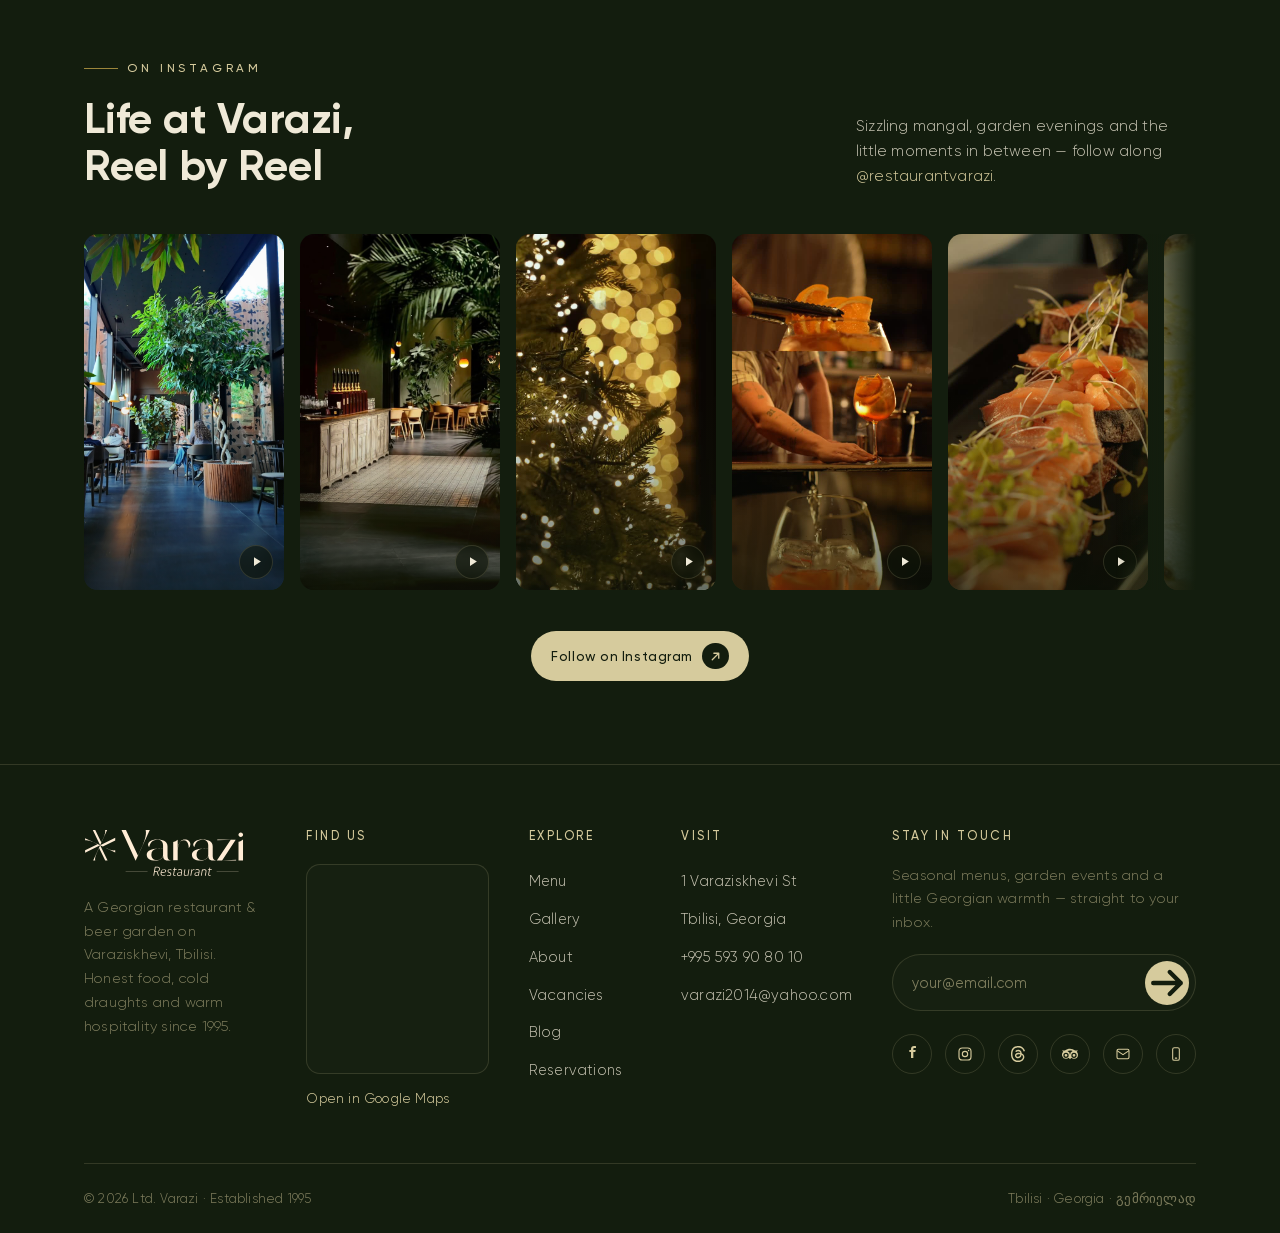
==== commit d6d3f80a: "Update website (Mon 07/20/2026 22:49:40.17)" ====
--- a/index.html
+++ b/index.html
@@ -4,8 +4,8 @@
 <meta charset="UTF-8" />
 <meta name="viewport" content="width=device-width, initial-scale=1.0" />
 <script>document.documentElement.classList.add('js');(function(){var d=document.documentElement;try{var L=localStorage.getItem('varazi-lang')||'en';d.lang=L;if(L==='ka')d.classList.add('lang-ka');}catch(e){}
-/* Intro plays once per browsing session. Add ?intro to any URL to force it. */
-try{if(/[?&]intro\b/.test(location.search)||!sessionStorage.getItem('varazi-intro')){d.classList.add('intro-on');sessionStorage.setItem('varazi-intro','1');}}catch(e){d.classList.add('intro-on');}})();</script>
+/* Intro plays on every load of the home page, refreshes included. */
+d.classList.add('intro-on');})();</script>
 <title>Varazi — Georgian Restaurant & Beer Garden, Tbilisi</title>
 <meta name="description" content="Authentic Georgian cuisine and a celebrated beer garden on Varaziskhevi, Tbilisi. Handmade khachapuri & khinkali, mangal grills, craft draughts and Georgian wine since 1995." />
 <link rel="preconnect" href="https://fonts.googleapis.com" />
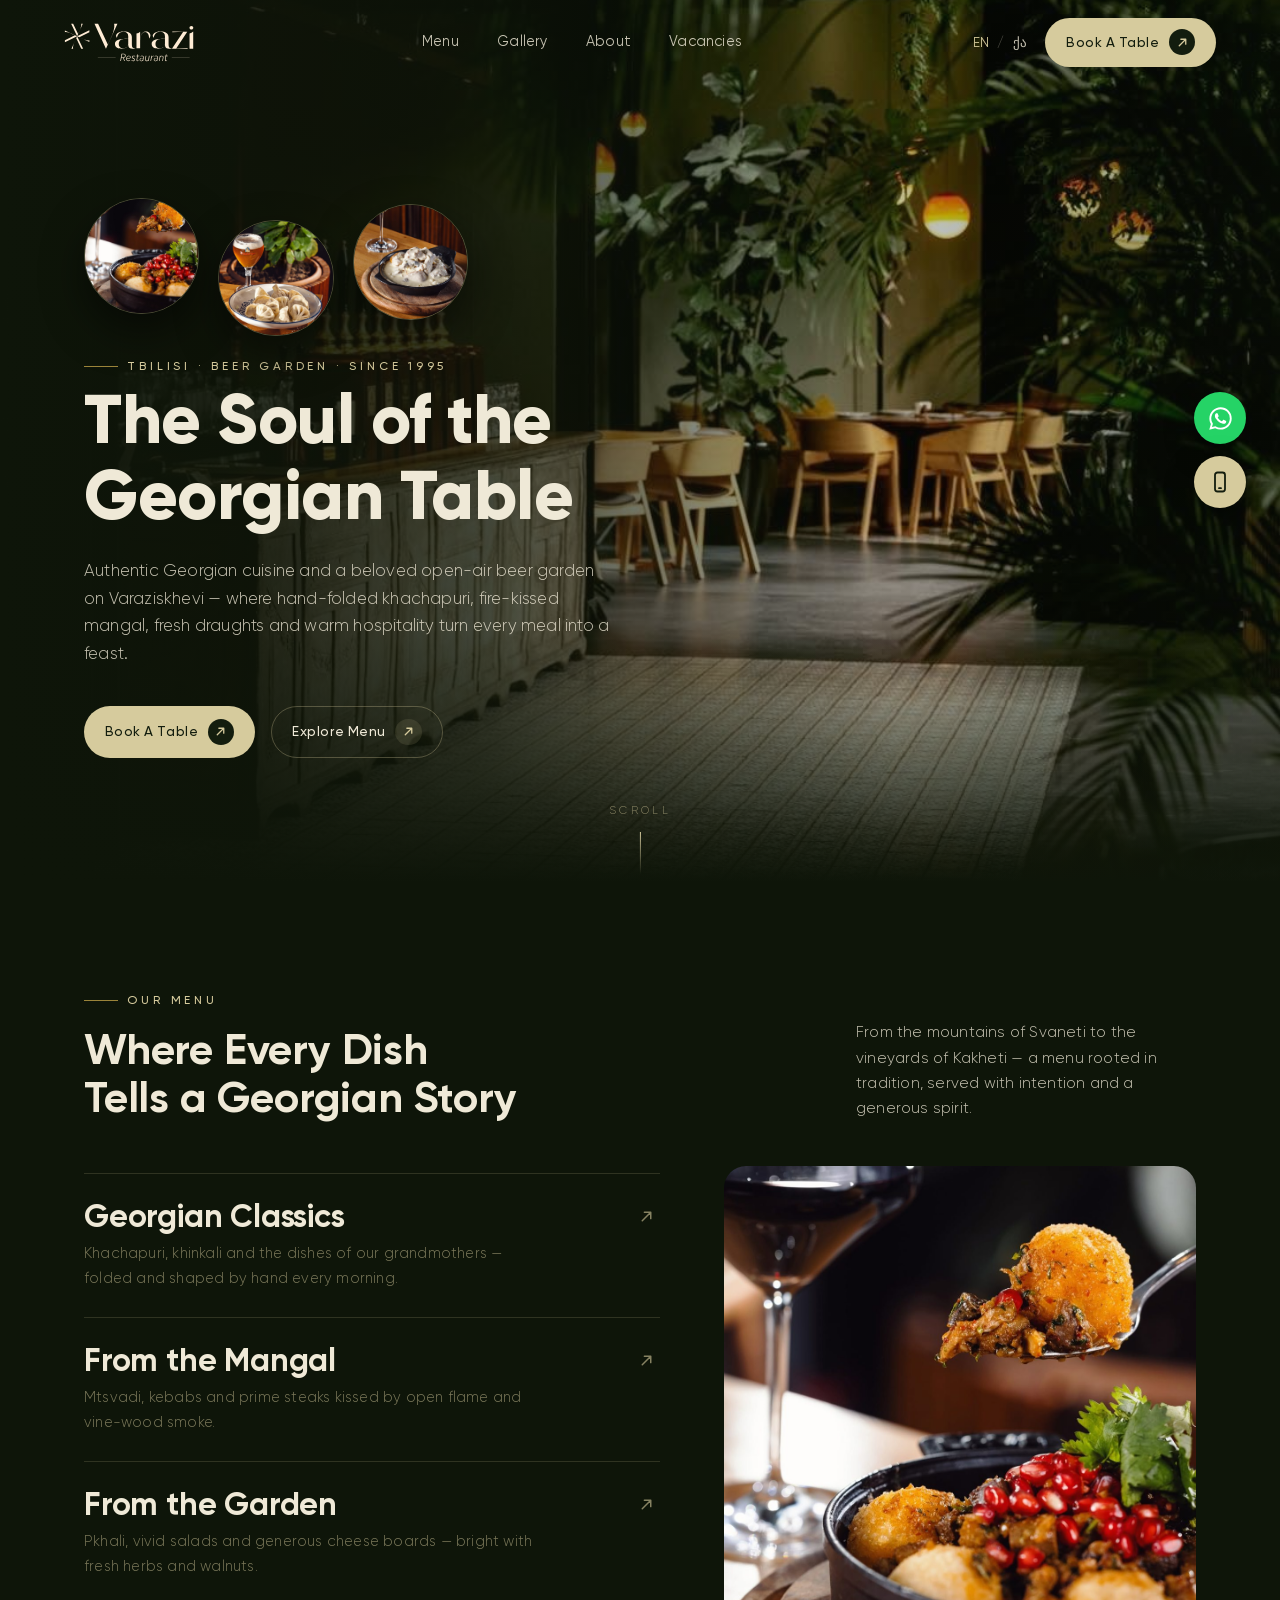
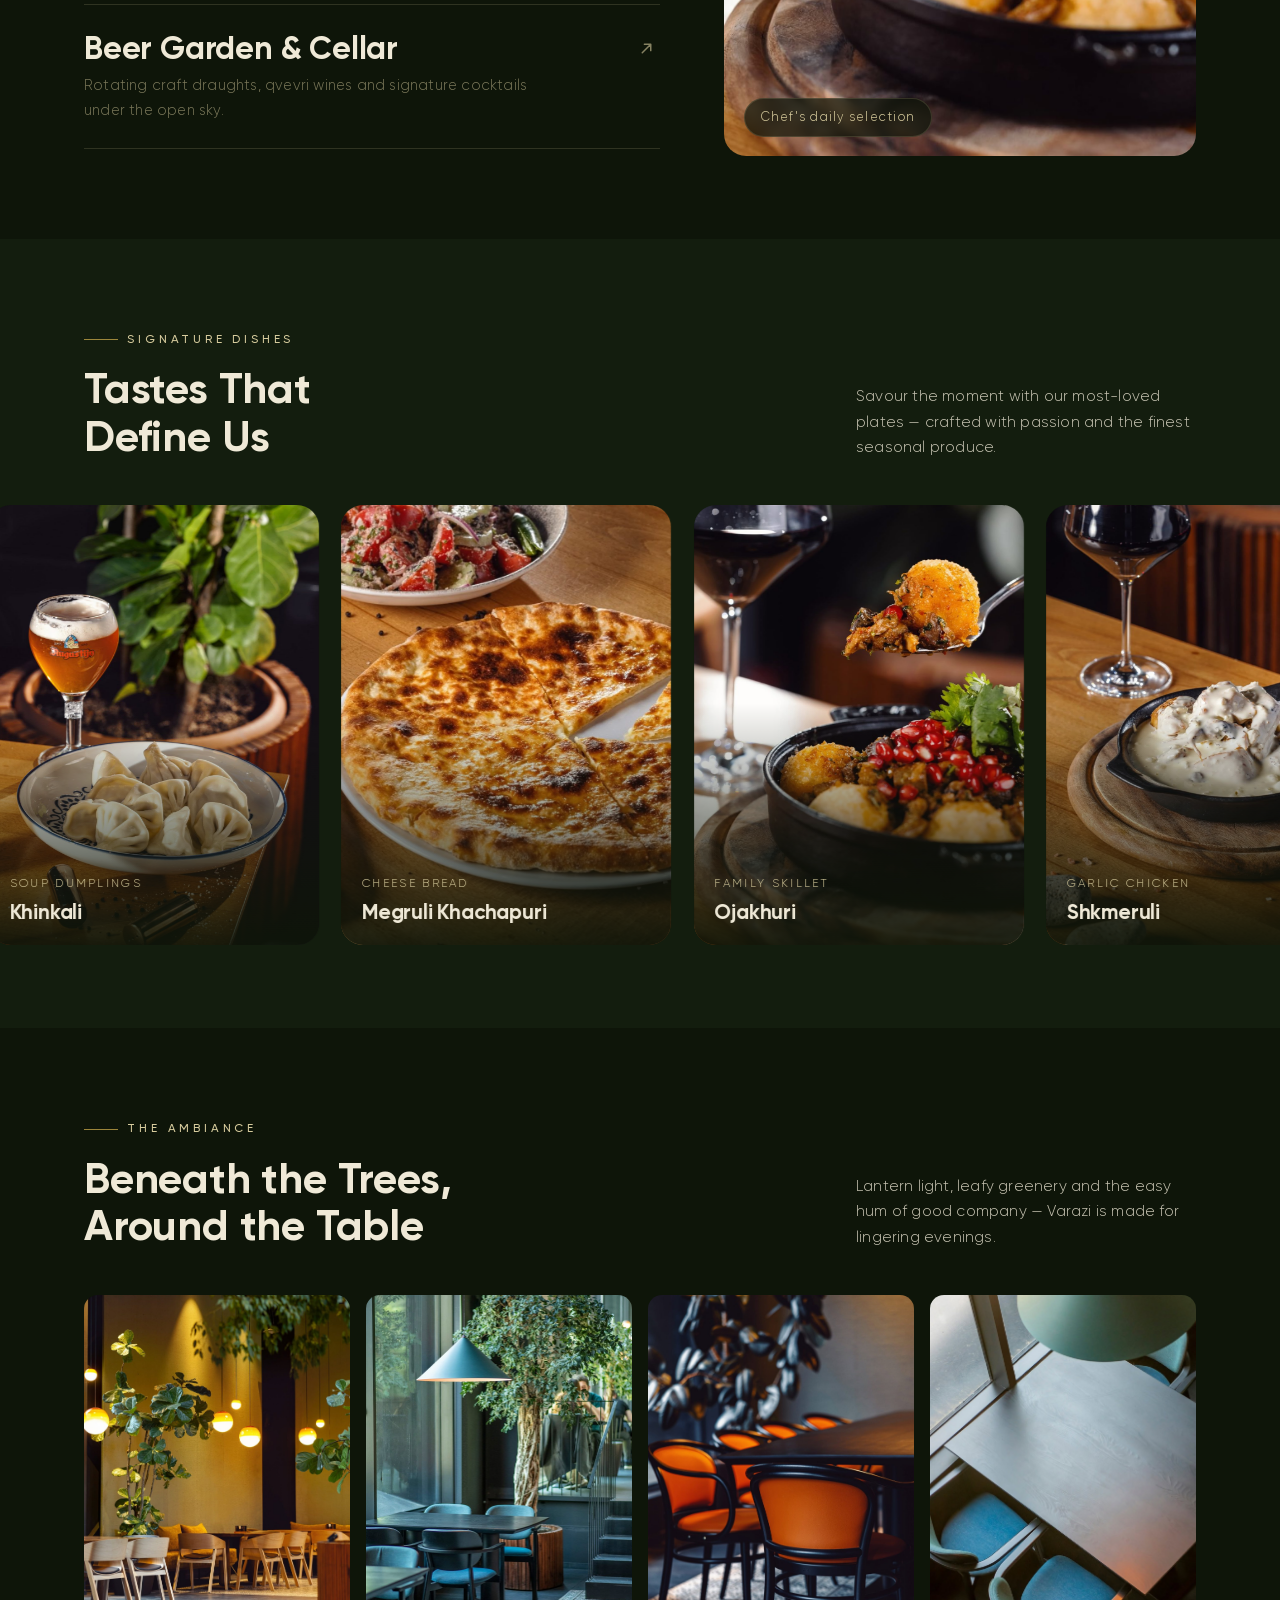
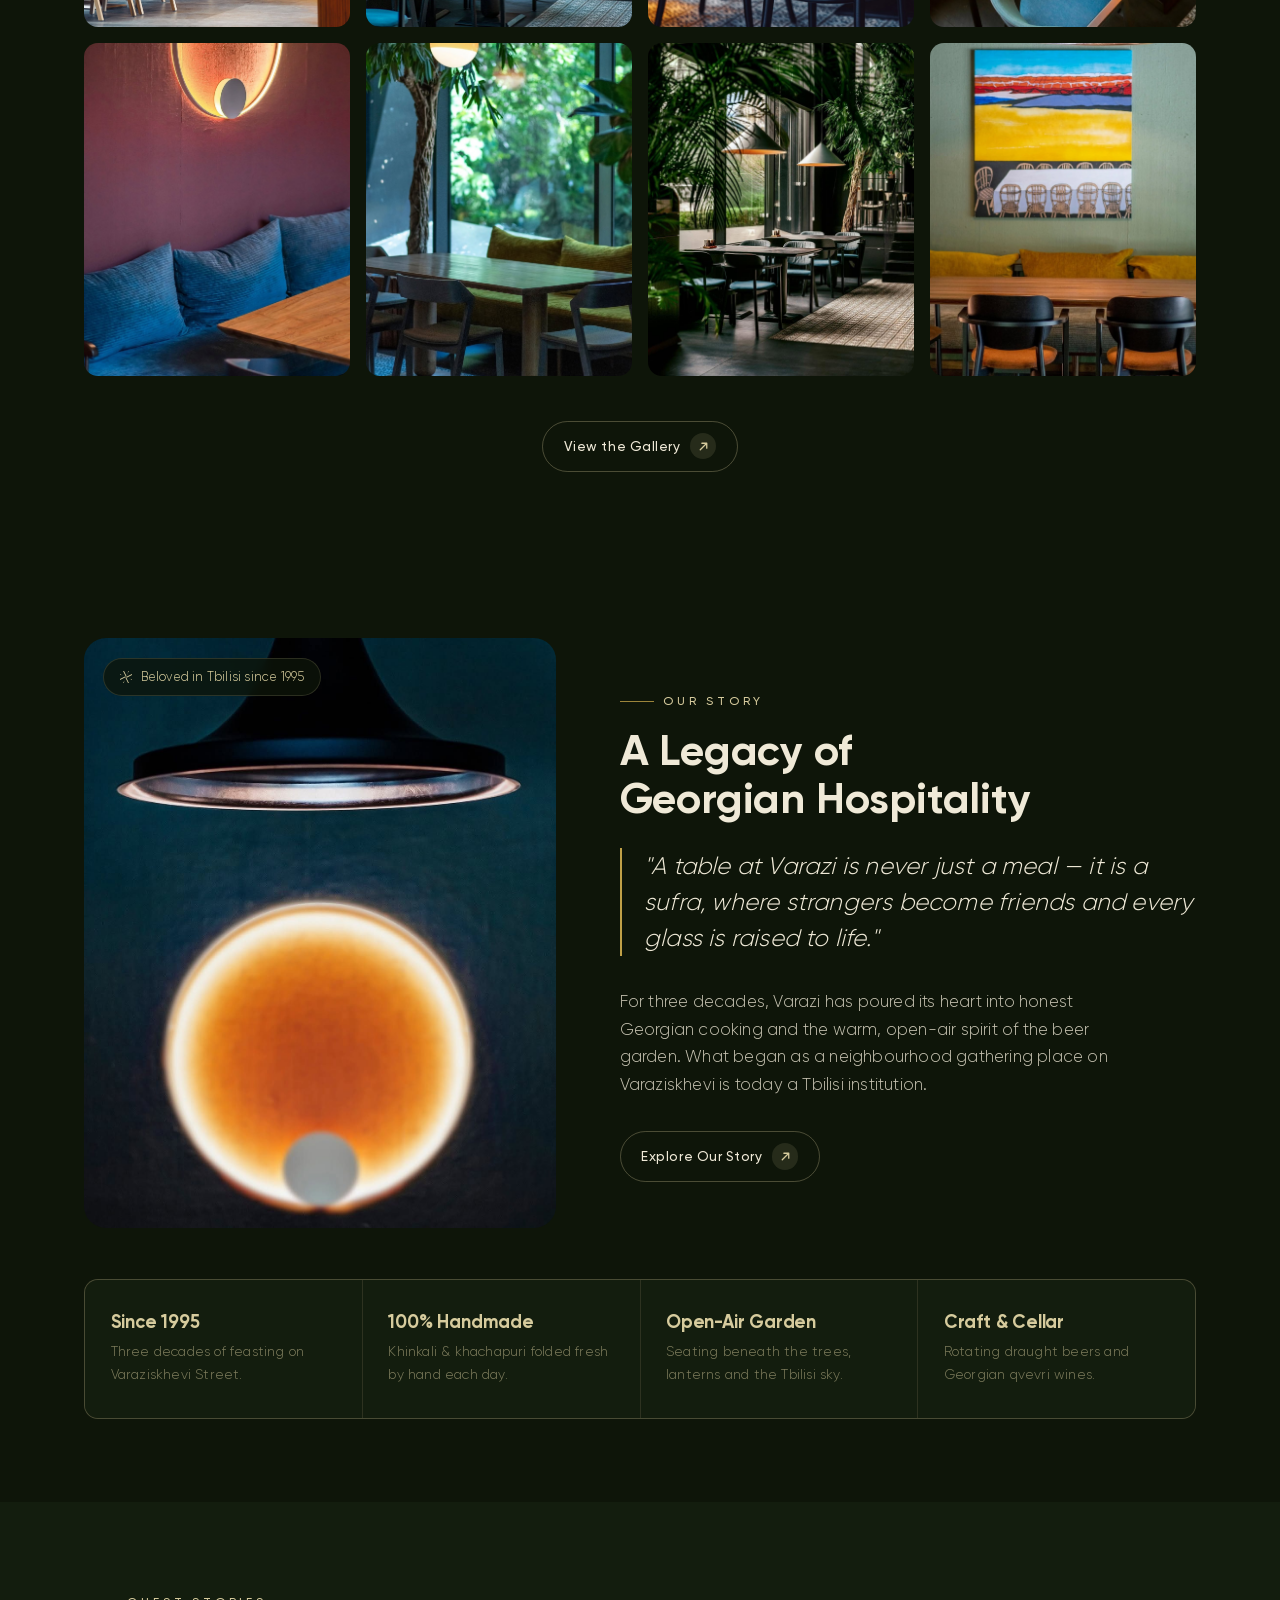
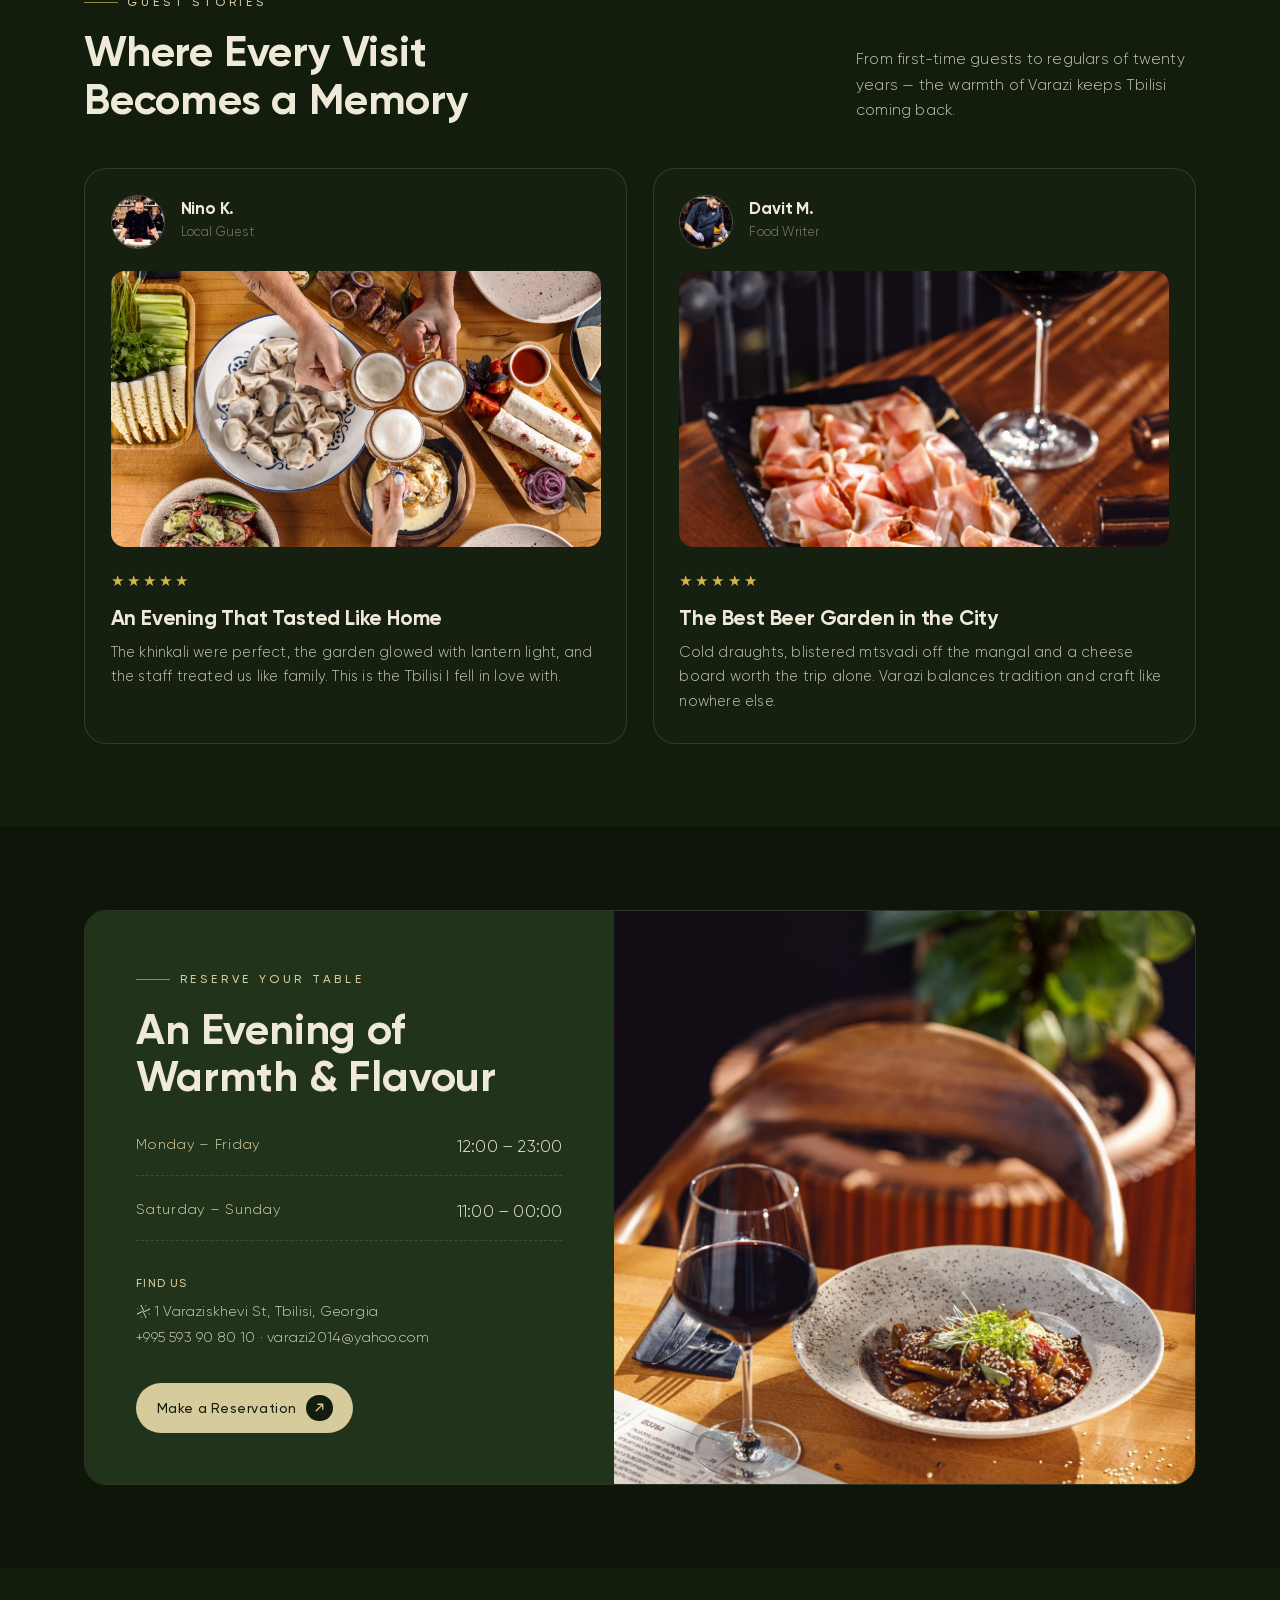
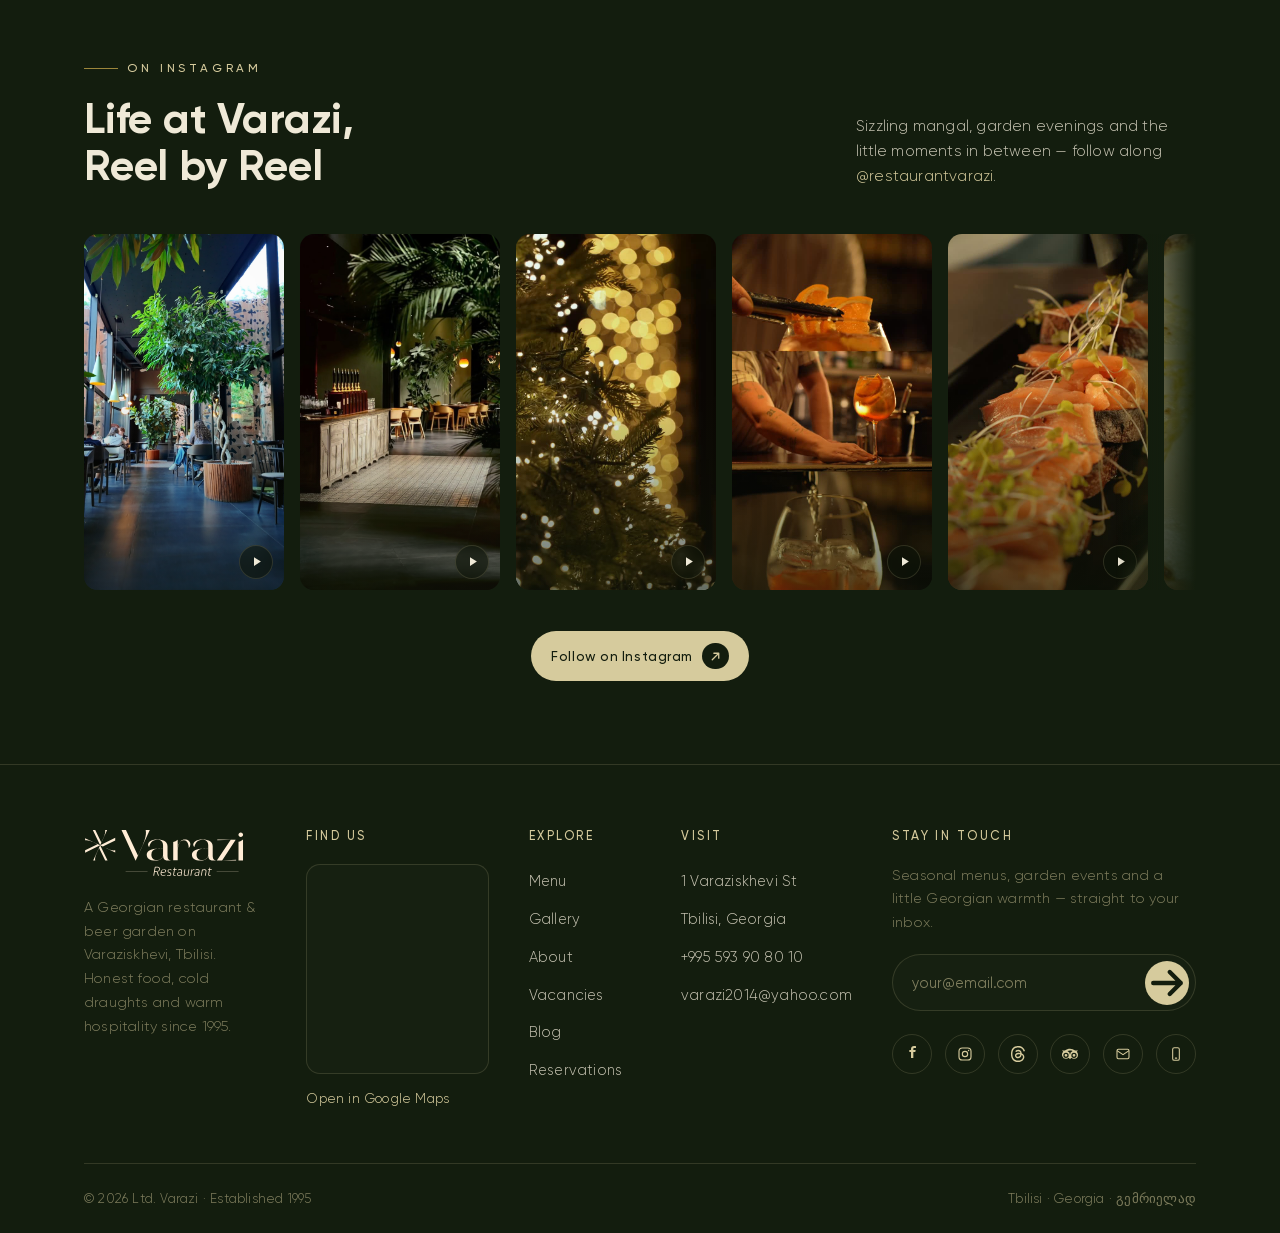
==== commit 88ab9cdc: "Update website (Tue 07/21/2026 20:38:59.97)" ====
--- a/index.html
+++ b/index.html
@@ -393,7 +393,7 @@
   } else { showAll(); }
 })();
 </script>
-<script src="assets/js/i18n.js?v=3"></script>
+<script src="assets/js/i18n.js?v=4"></script>
 <script src="assets/js/main.js?v=8"></script>
 </body>
 </html>
--- a/assets/css/styles.css
+++ b/assets/css/styles.css
@@ -678,8 +678,10 @@
    deliberately kept apart: if both rode on `transform`, cancelling the
    animation at exit would reset the turn to 0deg and the mark would visibly
    jump backwards. Kept separate, the turn simply carries on through the fade. */
+/* Sized against BOTH axes (not vmax) so the whole mark stays on screen —
+   on a tall phone vmax follows the height and the arms get cropped. */
 .intro-mark{
-  width:104vmax;height:104vmax;
+  width:min(92vw,74vh);height:min(92vw,74vh);
   background:url('../img/intro-symbol.svg') center/contain no-repeat;
   rotate:0deg;
   animation:intro-turn 3.1s cubic-bezier(.4,0,.25,1) forwards;
@@ -766,6 +768,38 @@
 .vacancy .v-main h3{font-size:1.15rem;margin-bottom:.25rem;display:flex;align-items:center;gap:.55rem}
 .vacancy .v-main p{font-size:.86rem;color:var(--muted);max-width:60ch}
 .vacancy .v-type{flex:none;font-size:.7rem;letter-spacing:.12em;text-transform:uppercase;color:var(--gold);border:1px solid var(--line-strong);padding:.35em .9em;border-radius:999px;white-space:nowrap}
+/* A listing that has its own detail page becomes a link and shows an arrow */
+a.vacancy{text-decoration:none;color:inherit}
+a.vacancy .v-side{display:flex;align-items:center;gap:1rem;flex:none}
+a.vacancy .v-go{
+  width:34px;height:34px;border-radius:50%;display:grid;place-items:center;flex:none;
+  border:1px solid var(--line-strong);color:var(--gold);transition:.35s var(--ease)
+}
+a.vacancy .v-go svg{width:14px;height:14px}
+a.vacancy:hover .v-go{background:var(--gold);color:var(--green-900);border-color:var(--gold)}
+a.vacancy:hover h3{color:var(--gold)}
+
+/* ---------- Single vacancy page ---------- */
+.v-meta{display:flex;flex-wrap:wrap;gap:1px;background:var(--line);border:1px solid var(--line);border-radius:var(--radius);overflow:hidden;margin-bottom:clamp(2rem,4vw,3rem)}
+.v-meta div{flex:1 1 180px;background:var(--green-900);padding:1.3rem 1.5rem}
+.v-meta dt{font-size:.7rem;letter-spacing:.16em;text-transform:uppercase;color:var(--muted);margin-bottom:.4rem}
+.v-meta dd{font-size:1rem;color:var(--cream);font-family:var(--serif)}
+.v-body{max-width:70ch}
+.v-body h2{font-size:1.35rem;color:var(--cream);margin:clamp(2rem,3.5vw,2.8rem) 0 .9rem}
+.v-body h2:first-child{margin-top:0}
+.v-body p{color:var(--text);font-size:.98rem;margin-bottom:1rem;line-height:1.75}
+.v-body ul{list-style:none;margin-bottom:1rem}
+.v-body li{position:relative;padding-left:1.6rem;margin-bottom:.7rem;color:var(--text);font-size:.98rem;line-height:1.7}
+.v-body li::before{content:"";position:absolute;left:.15rem;top:.62em;width:6px;height:6px;border-radius:50%;background:var(--gold)}
+.v-apply{
+  margin-top:clamp(2.4rem,4vw,3.4rem);padding:clamp(1.6rem,3vw,2.4rem);
+  border:1px solid var(--line);border-radius:var(--radius-lg);background:var(--green-900)
+}
+.v-apply h3{font-size:1.2rem;margin-bottom:.6rem}
+.v-apply p{color:var(--muted);font-size:.9rem;margin-bottom:1.4rem;max-width:52ch}
+.v-back{display:inline-flex;align-items:center;gap:.5rem;color:var(--muted);font-size:.88rem;margin-bottom:1.6rem;transition:color .3s}
+.v-back:hover{color:var(--gold)}
+.v-back svg{width:15px;height:15px}
 
 /* ============================================================
    WHATSAPP FLOATING CONTACT
